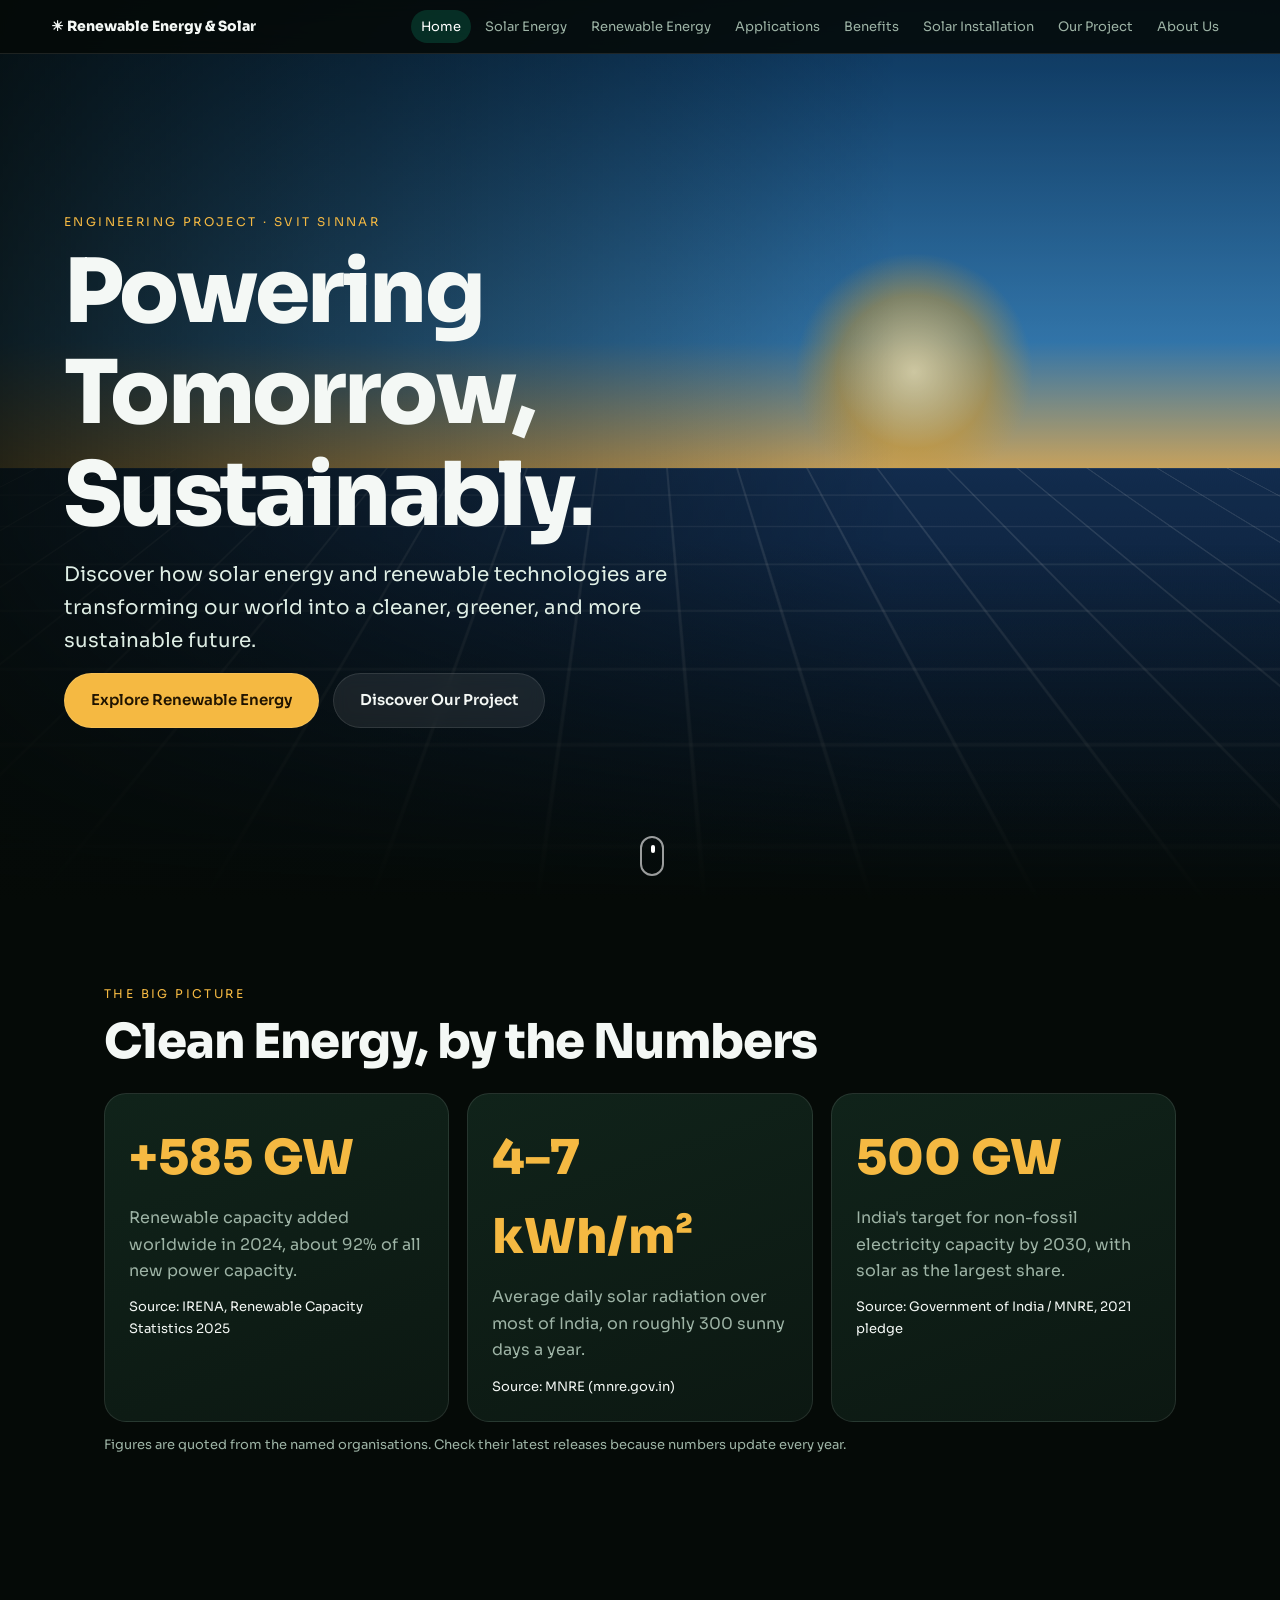
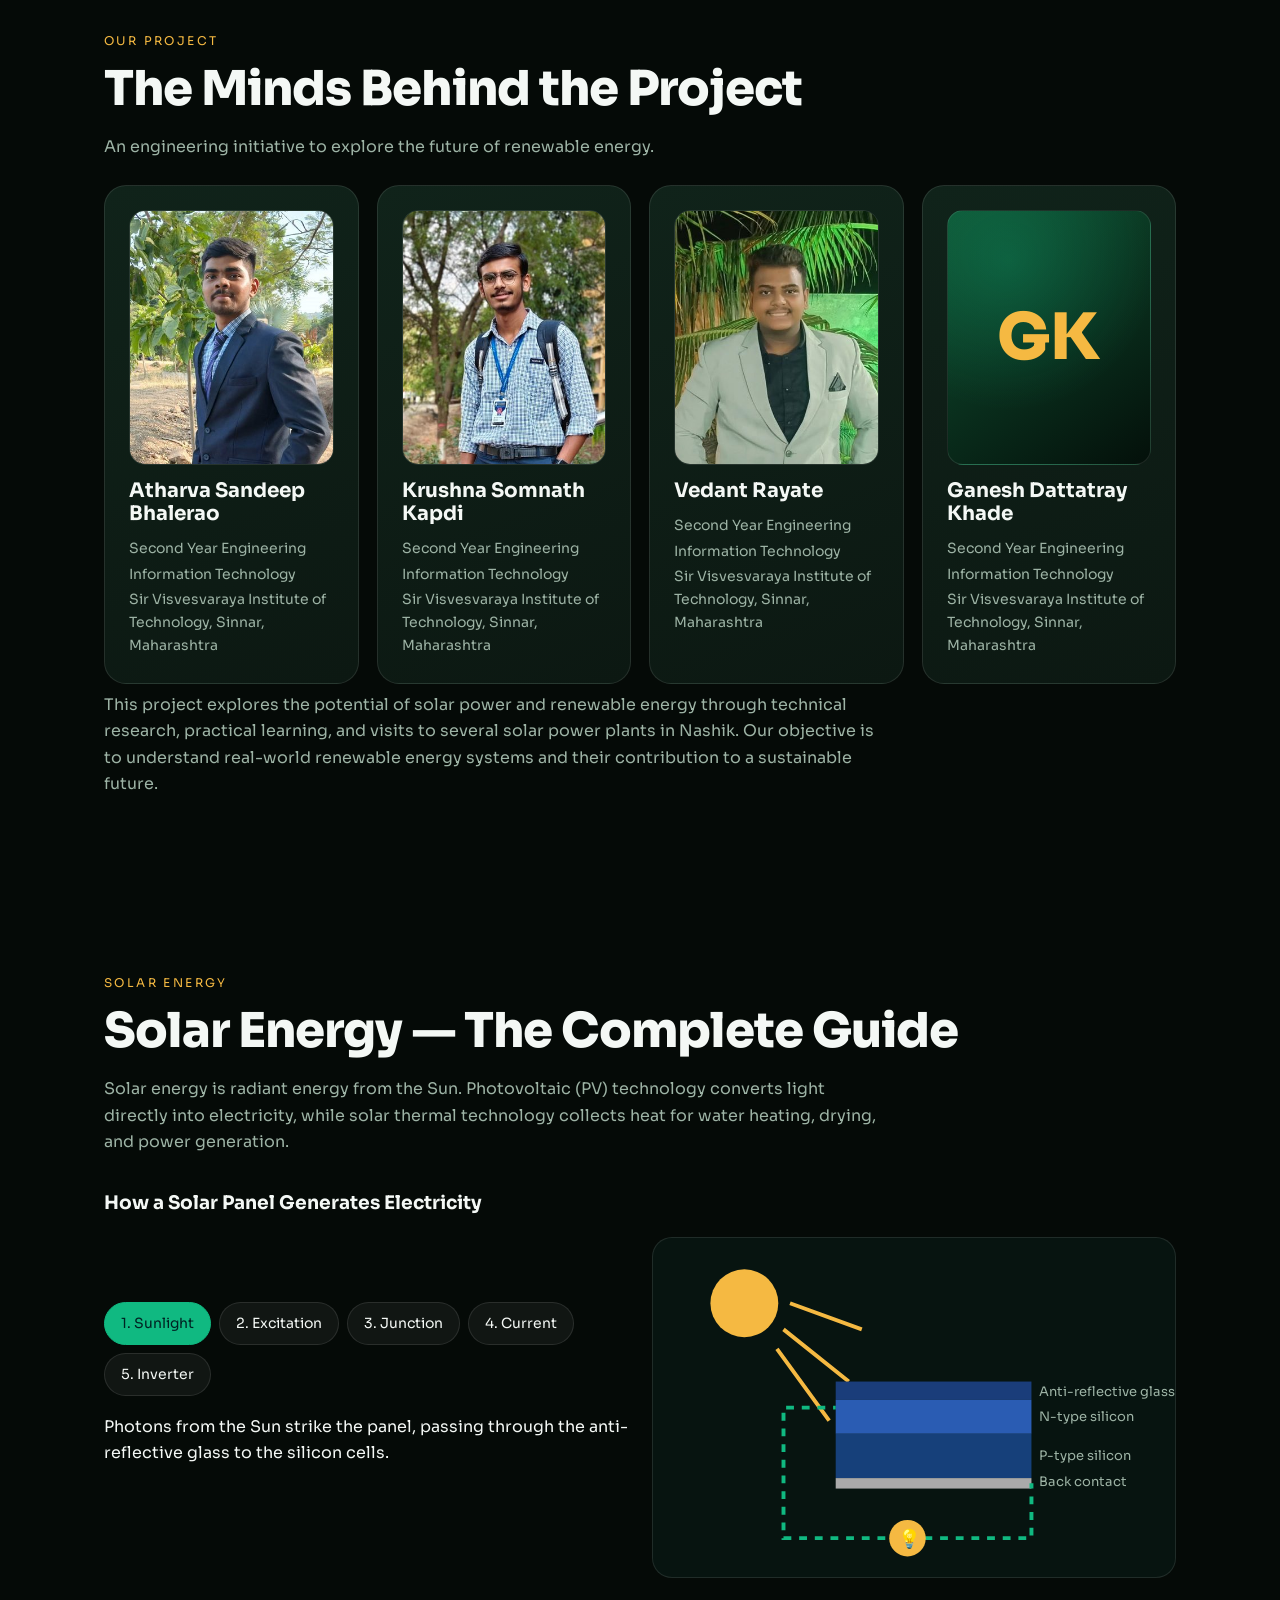
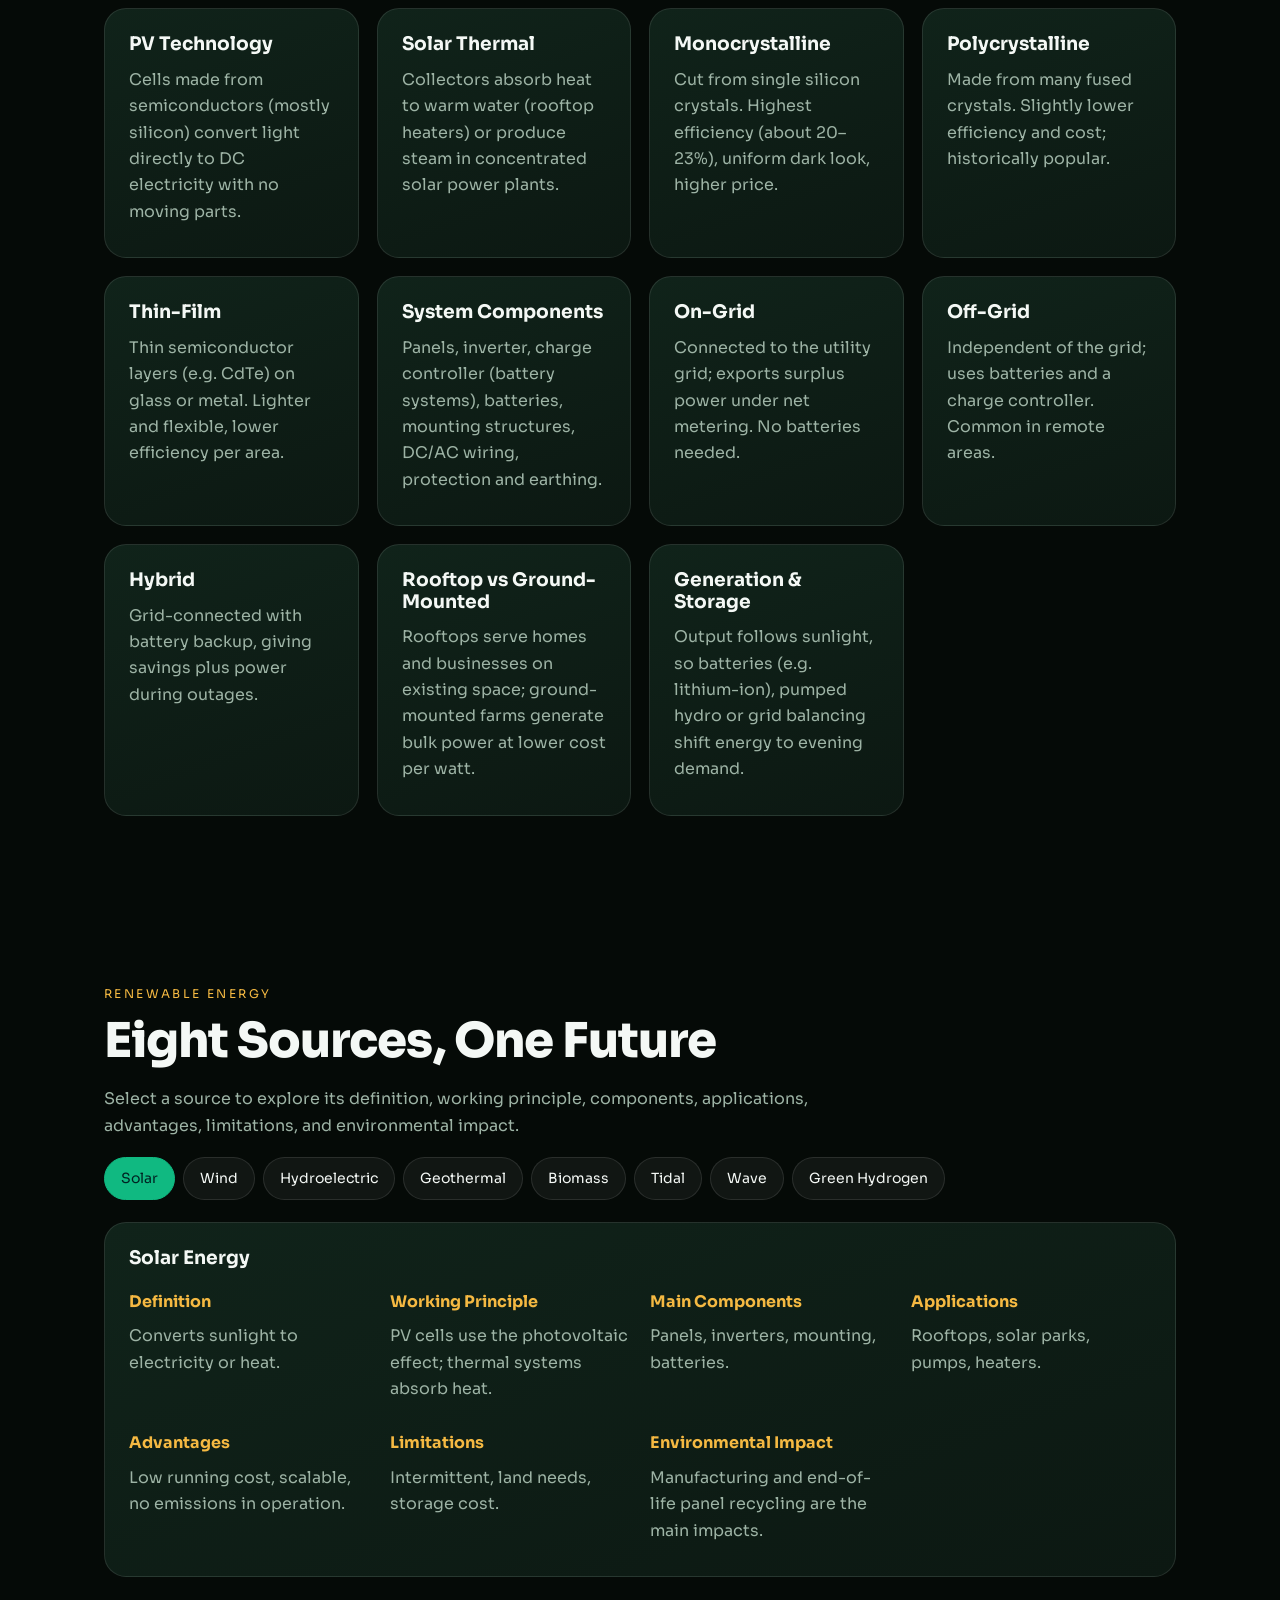
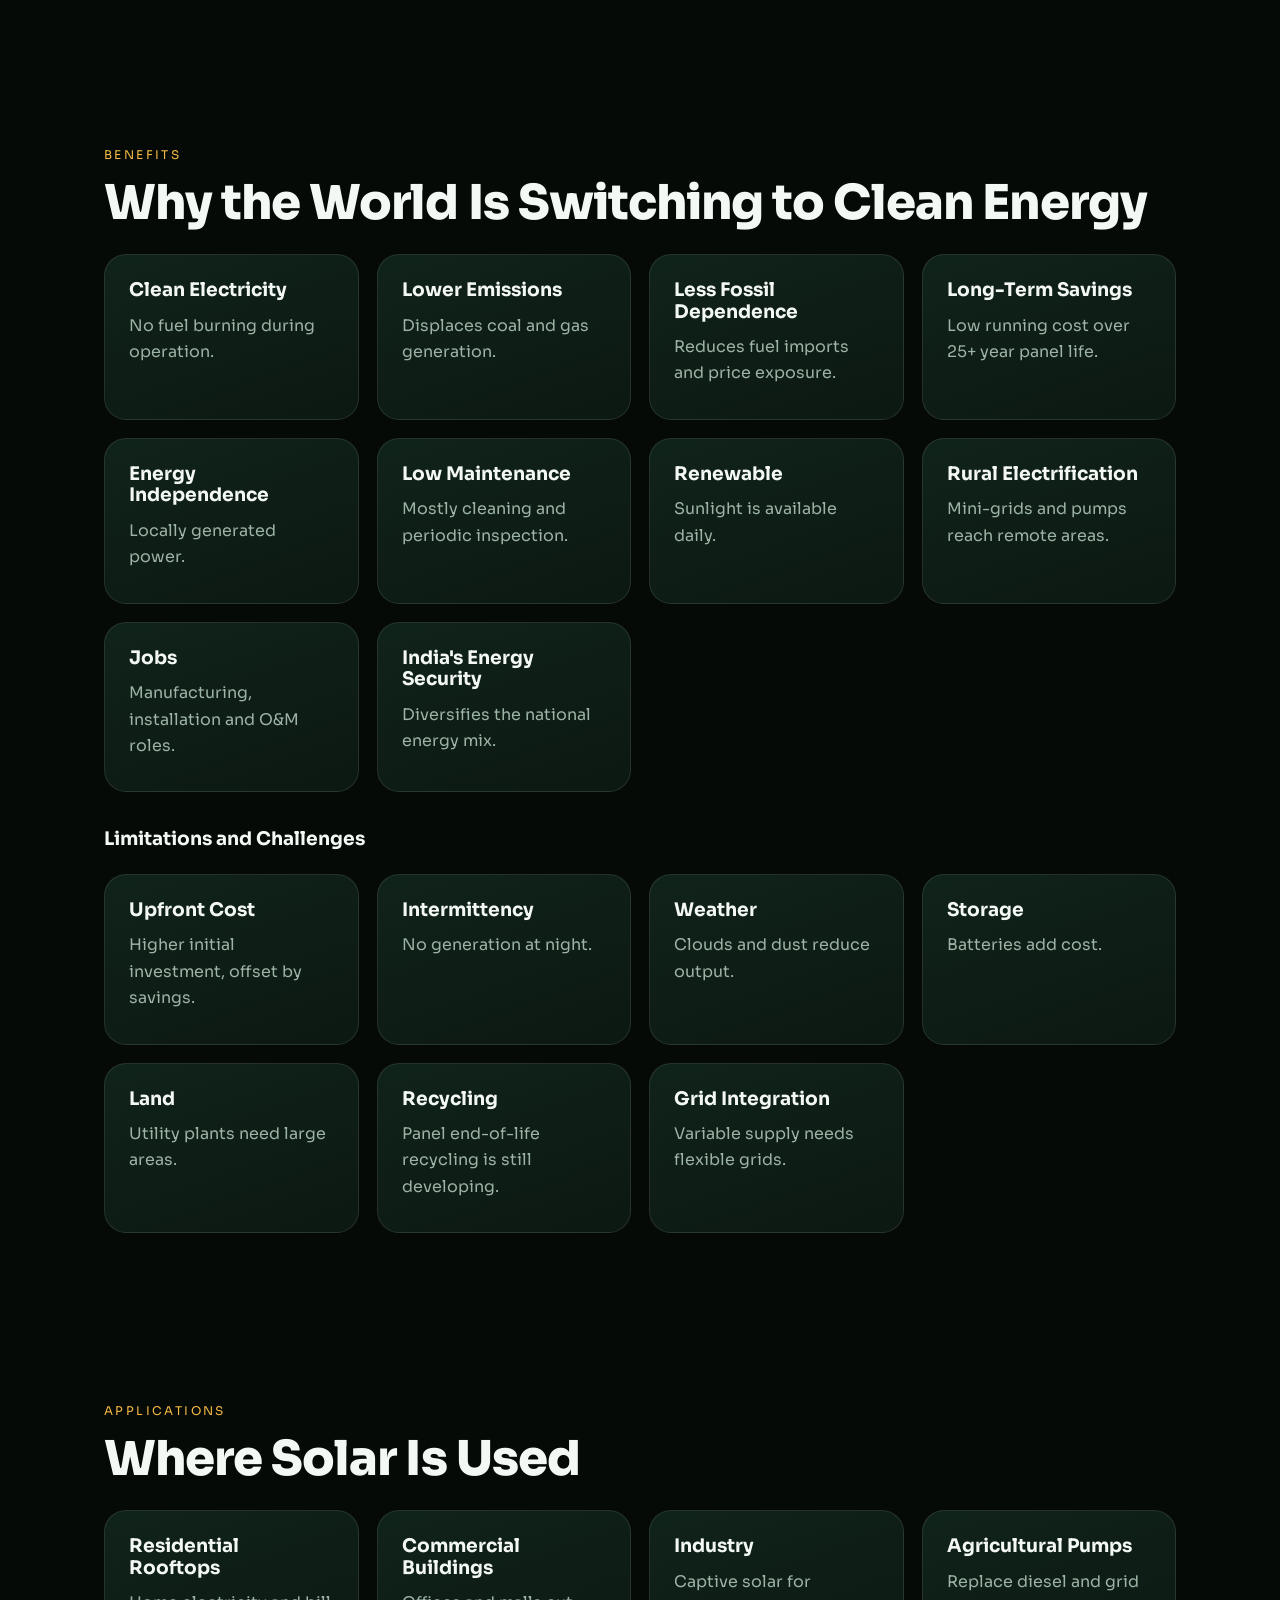
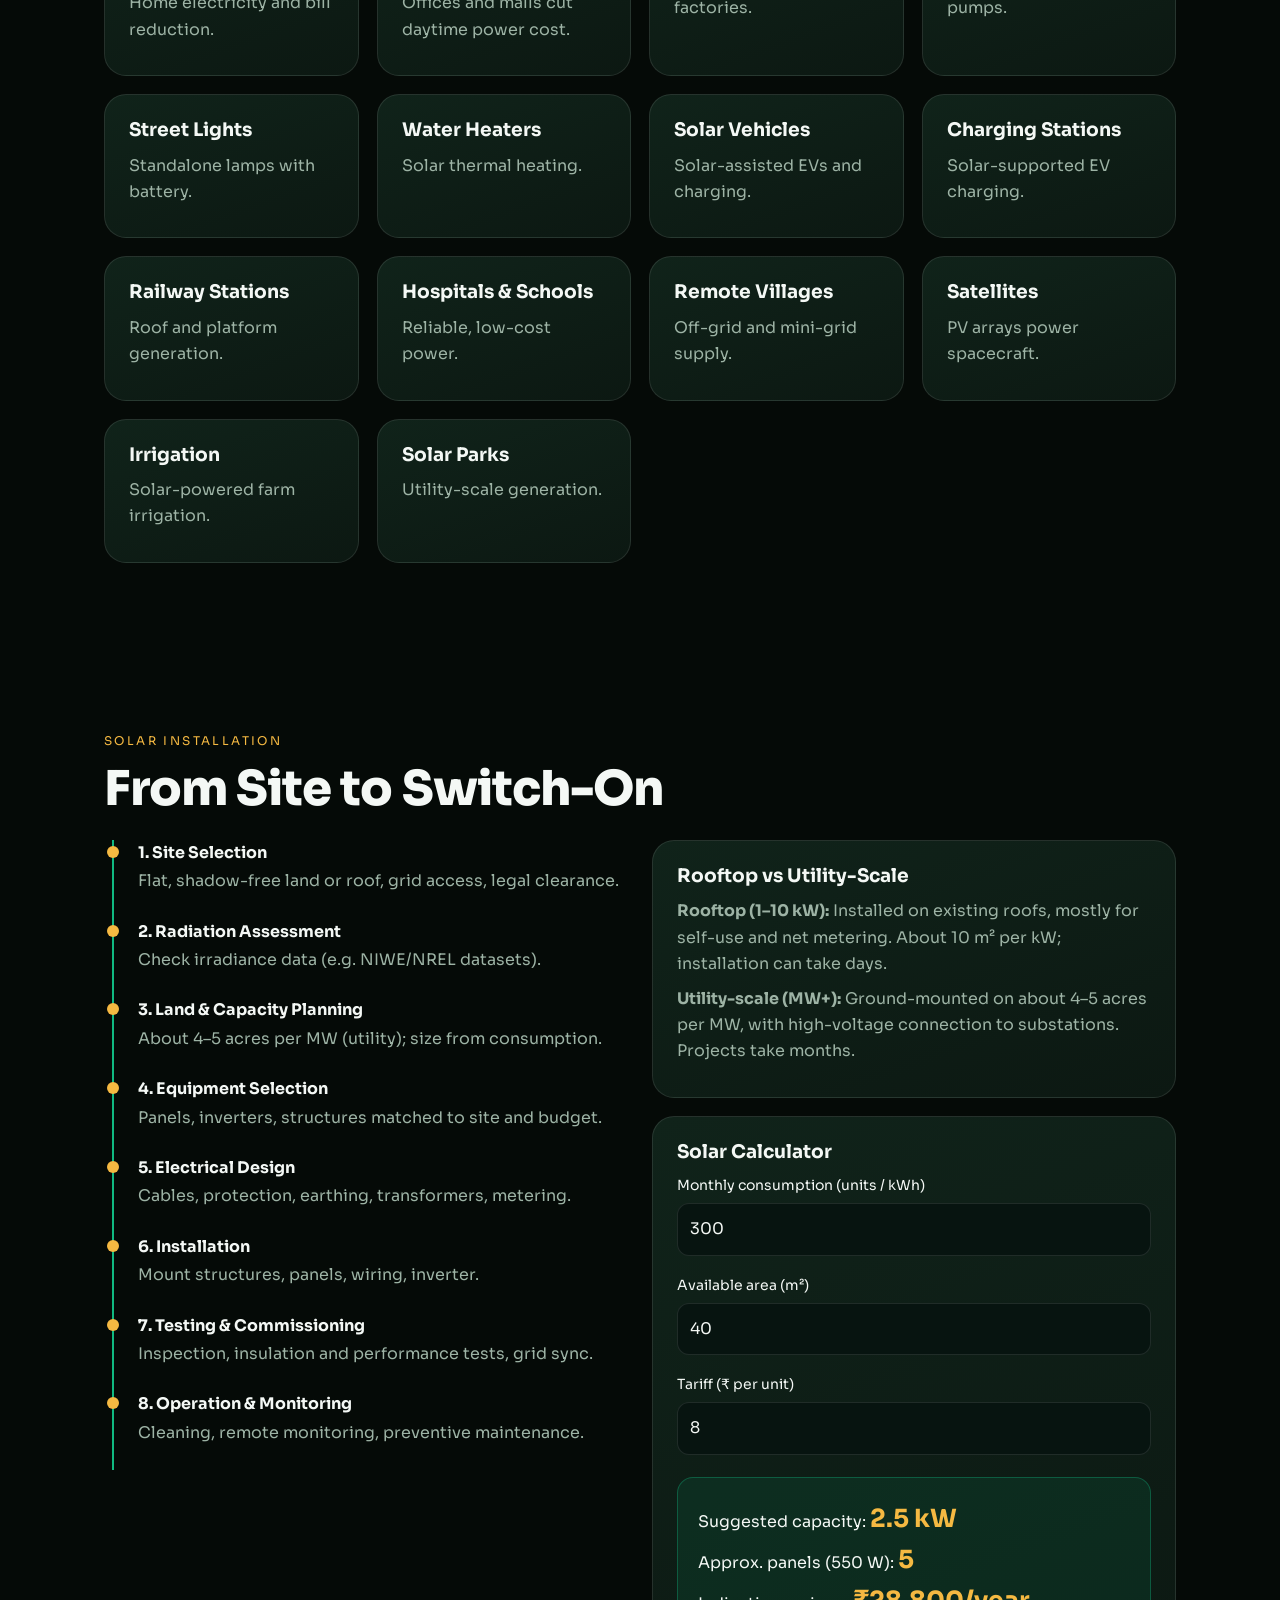
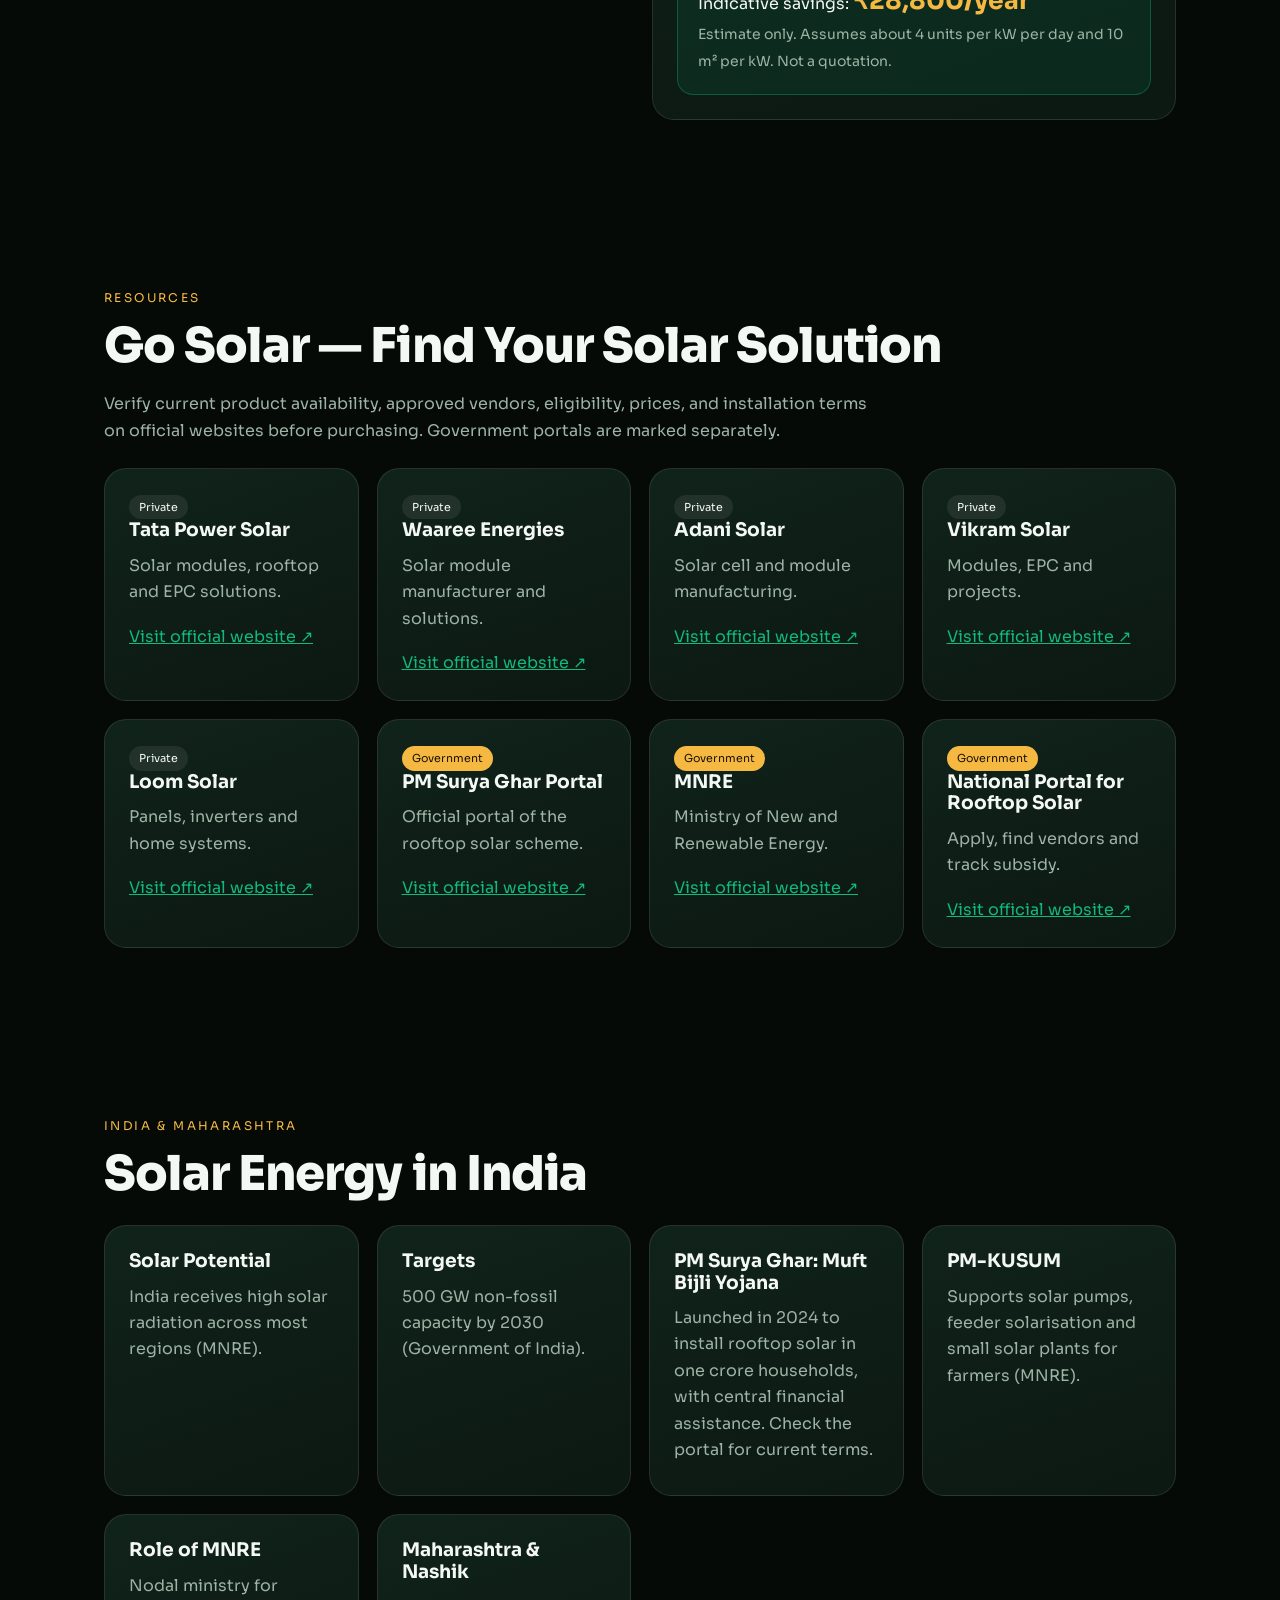
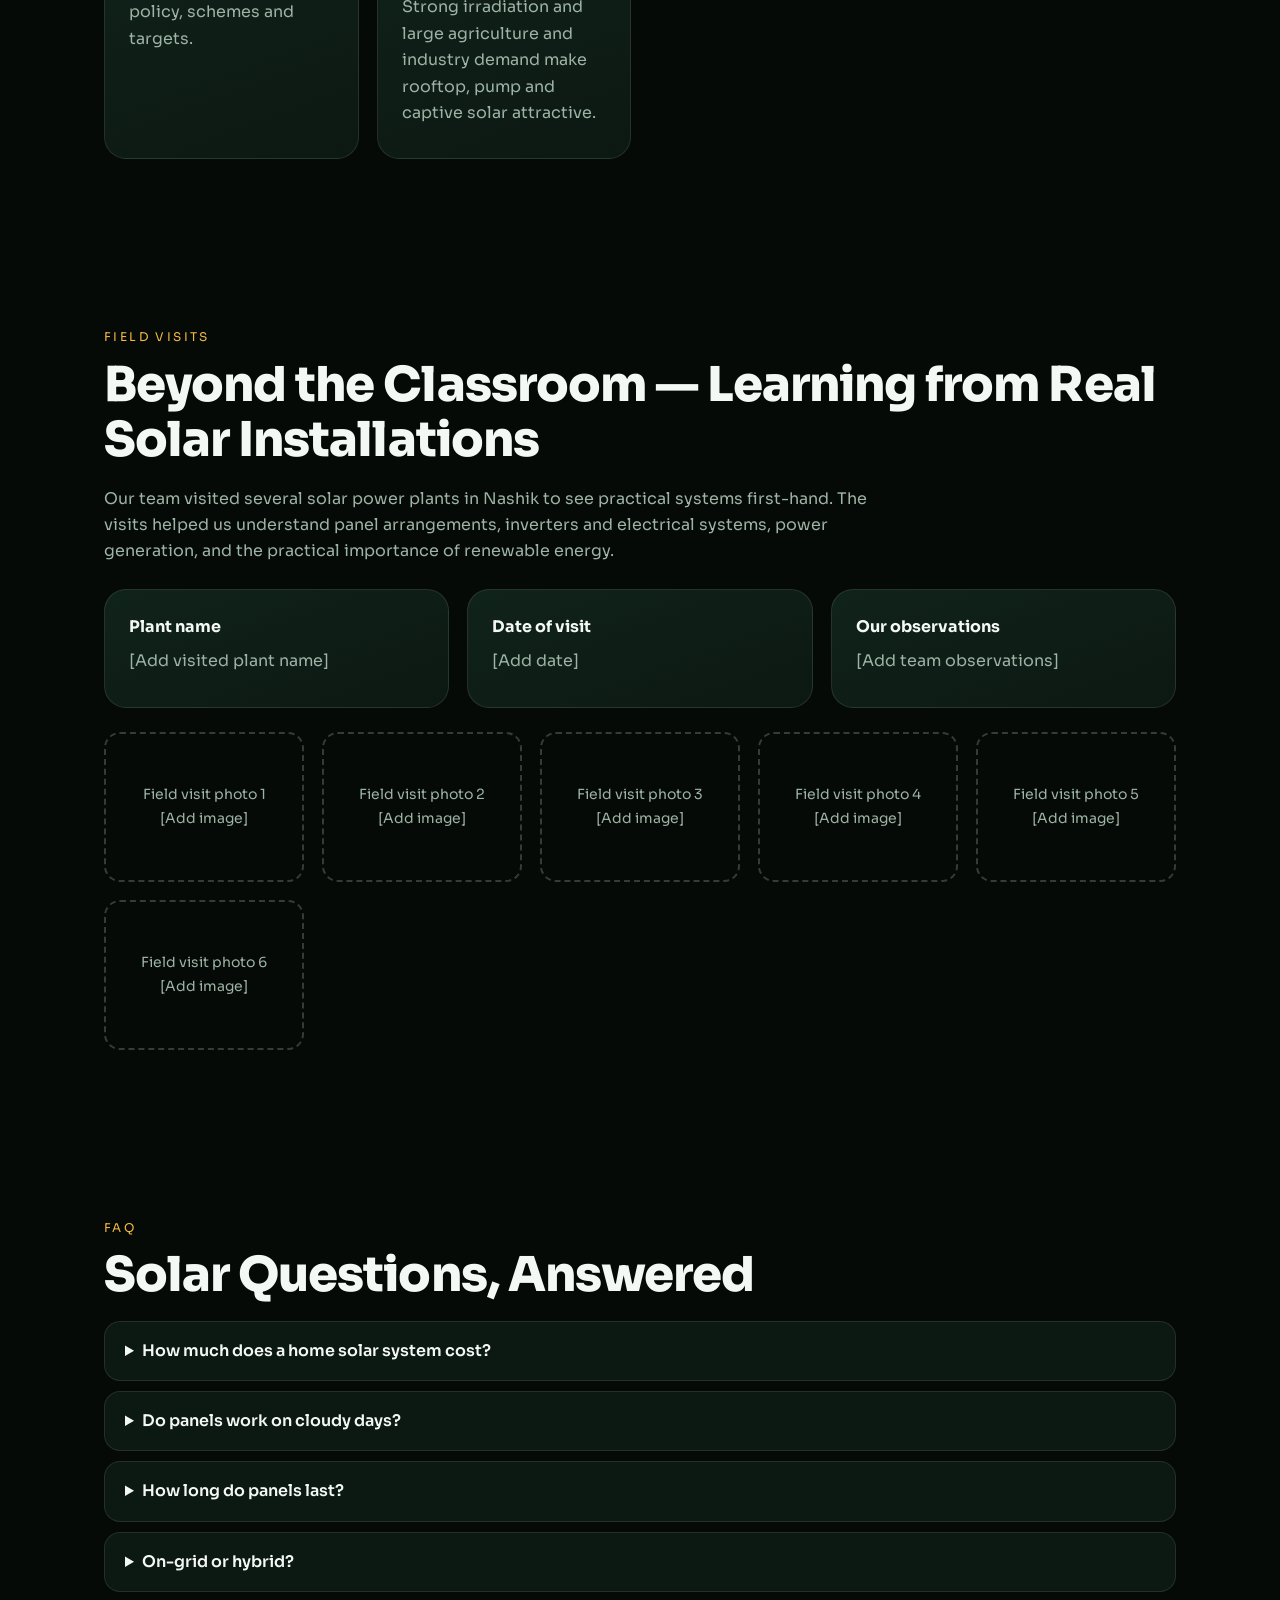
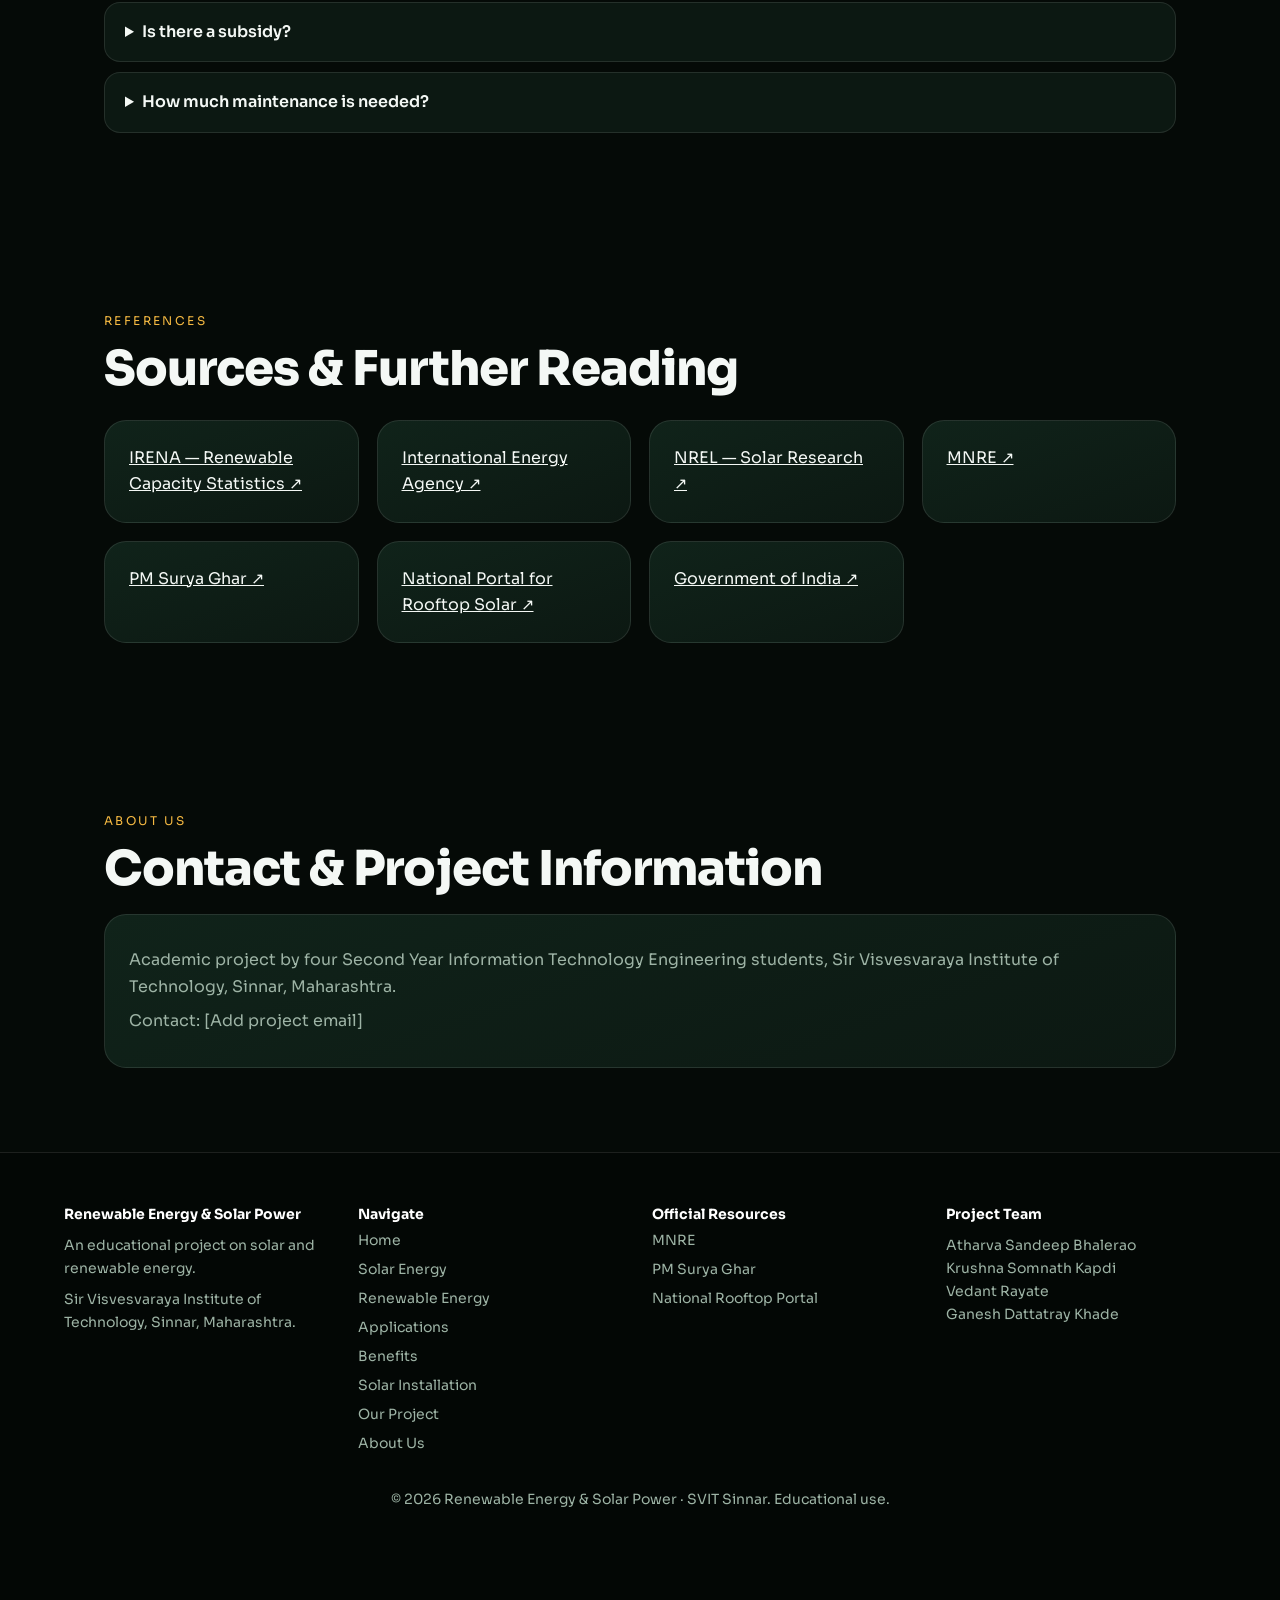
==== index.html @ 9f4da95e "Add Renewable Energy Website" ====
<!DOCTYPE html>
<html lang="en">
<head>
    <meta charset="UTF-8">
    <meta name="viewport" content="width=device-width, initial-scale=1.0">
    <meta name="description" content="An educational guide to solar and renewable energy by Information Technology students of Sir Visvesvaraya Institute of Technology, Sinnar.">
    <title>Renewable Energy &amp; Solar Power | SVIT Sinnar</title>

    <link rel="preconnect" href="https://fonts.googleapis.com">
    <link rel="preconnect" href="https://fonts.gstatic.com" crossorigin>
    <link href="https://fonts.googleapis.com/css2?family=Sora:wght@400;600;800&display=swap" rel="stylesheet">
    <link rel="stylesheet" href="style.css">
</head>
<body>
    <!-- Main navigation -->
    <nav class="navbar" aria-label="Main navigation">
        <a class="brand" href="#home">☀ Renewable Energy &amp; Solar</a>
        <div class="nav-links" id="navLinks"></div>
    </nav>

    <!-- Hero section -->
    <header class="hero" id="home">
        <div class="hero-sun" aria-hidden="true"></div>
        <div class="solar-field" aria-hidden="true"></div>

        <div class="hero-content">
            <p class="eyebrow">Engineering Project · SVIT Sinnar</p>
            <h1>Powering Tomorrow, Sustainably.</h1>
            <p class="hero-description">
                Discover how solar energy and renewable technologies are transforming our world into a cleaner,
                greener, and more sustainable future.
            </p>
            <a class="button button-primary" href="#renewable">Explore Renewable Energy</a>
            <a class="button button-secondary" href="#project">Discover Our Project</a>
        </div>
        <div class="scroll-indicator" aria-hidden="true"></div>
    </header>

    <main>
        <!-- Renewable energy statistics -->
        <section id="stats" class="section">
            <p class="eyebrow">The Big Picture</p>
            <h2>Clean Energy, by the Numbers</h2>
            <div class="card-grid">
                <article class="card statistic-card reveal">
                    <strong>+585 GW</strong>
                    <p>Renewable capacity added worldwide in 2024, about 92% of all new power capacity.</p>
                    <small>Source: IRENA, Renewable Capacity Statistics 2025</small>
                </article>
                <article class="card statistic-card reveal">
                    <strong>4–7 kWh/m²</strong>
                    <p>Average daily solar radiation over most of India, on roughly 300 sunny days a year.</p>
                    <small>Source: MNRE (mnre.gov.in)</small>
                </article>
                <article class="card statistic-card reveal">
                    <strong>500 GW</strong>
                    <p>India's target for non-fossil electricity capacity by 2030, with solar as the largest share.</p>
                    <small>Source: Government of India / MNRE, 2021 pledge</small>
                </article>
            </div>
            <p class="small-note">
                Figures are quoted from the named organisations. Check their latest releases because numbers update every year.
            </p>
        </section>

        <!-- Student project and team -->
        <section id="project" class="section">
            <p class="eyebrow">Our Project</p>
            <h2>The Minds Behind the Project</h2>
            <p class="section-intro">An engineering initiative to explore the future of renewable energy.</p>
            <div class="card-grid team-grid" id="teamCards"></div>
            <p class="section-intro">
                This project explores the potential of solar power and renewable energy through technical research,
                practical learning, and visits to several solar power plants in Nashik. Our objective is to understand
                real-world renewable energy systems and their contribution to a sustainable future.
            </p>
        </section>

        <!-- Solar energy guide -->
        <section id="solar" class="section">
            <p class="eyebrow">Solar Energy</p>
            <h2>Solar Energy — The Complete Guide</h2>
            <p class="section-intro">
                Solar energy is radiant energy from the Sun. Photovoltaic (PV) technology converts light directly into
                electricity, while solar thermal technology collects heat for water heating, drying, and power generation.
            </p>

            <h3 class="section-heading">How a Solar Panel Generates Electricity</h3>
            <div class="two-column">
                <div>
                    <div class="step-buttons" id="solarStepButtons"></div>
                    <p id="solarStepText" class="step-description" aria-live="polite"></p>
                </div>

                <svg class="solar-diagram" viewBox="0 0 400 260" role="img" aria-label="Diagram showing layers of a solar cell and an electric circuit">
                    <circle cx="70" cy="50" r="26" fill="#f5b942"></circle>
                    <g stroke="#f5b942" stroke-width="3">
                        <path d="M100 70l50 40M105 50l55 20M95 85l40 55"></path>
                    </g>
                    <rect x="140" y="110" width="150" height="14" fill="#1a3d7a"></rect>
                    <rect x="140" y="124" width="150" height="26" fill="#2a5cb3"></rect>
                    <rect x="140" y="150" width="150" height="34" fill="#16407a"></rect>
                    <rect x="140" y="184" width="150" height="8" fill="#aaa"></rect>
                    <g fill="#9db3a5" font-size="10">
                        <text x="296" y="121">Anti-reflective glass</text>
                        <text x="296" y="140">N-type silicon</text>
                        <text x="296" y="170">P-type silicon</text>
                        <text x="296" y="190">Back contact</text>
                    </g>
                    <path d="M140 130H100V230H290V188" fill="none" stroke="#10b981" stroke-width="3" stroke-dasharray="6 6">
                        <animate attributeName="stroke-dashoffset" from="24" to="0" dur="1s" repeatCount="indefinite"></animate>
                    </path>
                    <circle cx="195" cy="230" r="14" fill="#f5b942"></circle>
                    <text x="188" y="235" font-size="14">💡</text>
                </svg>
            </div>
            <div class="card-grid topic-grid" id="solarTopics"></div>
        </section>

        <!-- Renewable energy types -->
        <section id="renewable" class="section">
            <p class="eyebrow">Renewable Energy</p>
            <h2>Eight Sources, One Future</h2>
            <p class="section-intro">
                Select a source to explore its definition, working principle, components, applications, advantages,
                limitations, and environmental impact.
            </p>
            <div class="step-buttons" id="energyTabs"></div>
            <div class="card energy-detail" id="energyDetails" aria-live="polite"></div>
        </section>

        <!-- Benefits and challenges -->
        <section id="benefits" class="section">
            <p class="eyebrow">Benefits</p>
            <h2>Why the World Is Switching to Clean Energy</h2>
            <div class="card-grid" id="benefitCards"></div>

            <h3 class="section-heading">Limitations and Challenges</h3>
            <div class="card-grid" id="challengeCards"></div>
        </section>

        <!-- Solar energy applications -->
        <section id="applications" class="section">
            <p class="eyebrow">Applications</p>
            <h2>Where Solar Is Used</h2>
            <div class="card-grid" id="applicationCards"></div>
        </section>

        <!-- Installation process and calculator -->
        <section id="install" class="section">
            <p class="eyebrow">Solar Installation</p>
            <h2>From Site to Switch-On</h2>
            <div class="two-column align-start">
                <div class="timeline" id="installationSteps"></div>

                <div class="stacked-cards">
                    <article class="card">
                        <h3>Rooftop vs Utility-Scale</h3>
                        <p><strong>Rooftop (1–10 kW):</strong> Installed on existing roofs, mostly for self-use and net metering. About 10 m² per kW; installation can take days.</p>
                        <p><strong>Utility-scale (MW+):</strong> Ground-mounted on about 4–5 acres per MW, with high-voltage connection to substations. Projects take months.</p>
                    </article>

                    <article class="card calculator-card">
                        <h3>Solar Calculator</h3>
                        <label for="monthlyUnits">Monthly consumption (units / kWh)</label>
                        <input id="monthlyUnits" type="number" min="0" value="300">

                        <label for="availableArea">Available area (m²)</label>
                        <input id="availableArea" type="number" min="0" value="40">

                        <label for="electricityTariff">Tariff (₹ per unit)</label>
                        <input id="electricityTariff" type="number" min="0" step="0.1" value="8">

                        <div class="result-box" id="calculatorResult" aria-live="polite"></div>
                    </article>
                </div>
            </div>
        </section>

        <!-- Official resources -->
        <section id="go" class="section">
            <p class="eyebrow">Resources</p>
            <h2>Go Solar — Find Your Solar Solution</h2>
            <p class="section-intro">
                Verify current product availability, approved vendors, eligibility, prices, and installation terms on
                official websites before purchasing. Government portals are marked separately.
            </p>
            <div class="card-grid resource-grid" id="resourceCards"></div>
        </section>

        <!-- India and Maharashtra -->
        <section id="india" class="section">
            <p class="eyebrow">India &amp; Maharashtra</p>
            <h2>Solar Energy in India</h2>
            <div class="card-grid" id="indiaCards"></div>
        </section>

        <!-- Field visits -->
        <section id="visits" class="section">
            <p class="eyebrow">Field Visits</p>
            <h2>Beyond the Classroom — Learning from Real Solar Installations</h2>
            <p class="section-intro">
                Our team visited several solar power plants in Nashik to see practical systems first-hand. The visits
                helped us understand panel arrangements, inverters and electrical systems, power generation, and the
                practical importance of renewable energy.
            </p>
            <div class="card-grid visit-details">
                <article class="card"><strong>Plant name</strong><p>[Add visited plant name]</p></article>
                <article class="card"><strong>Date of visit</strong><p>[Add date]</p></article>
                <article class="card"><strong>Our observations</strong><p>[Add team observations]</p></article>
            </div>
            <div class="card-grid photo-grid" id="visitGallery"></div>
        </section>

        <!-- Frequently asked questions -->
        <section id="faq" class="section">
            <p class="eyebrow">FAQ</p>
            <h2>Solar Questions, Answered</h2>
            <div id="faqList"></div>
        </section>

        <!-- References -->
        <section id="refs" class="section">
            <p class="eyebrow">References</p>
            <h2>Sources &amp; Further Reading</h2>
            <div class="card-grid" id="referenceCards"></div>
        </section>

        <!-- About and contact -->
        <section id="about" class="section">
            <p class="eyebrow">About Us</p>
            <h2>Contact &amp; Project Information</h2>
            <div class="card">
                <p>Academic project by four Second Year Information Technology Engineering students, Sir Visvesvaraya Institute of Technology, Sinnar, Maharashtra.</p>
                <p>Contact: <span>[Add project email]</span></p>
            </div>
        </section>
    </main>

    <!-- Footer -->
    <footer class="footer">
        <div class="footer-grid">
            <div>
                <strong>Renewable Energy &amp; Solar Power</strong>
                <p>An educational project on solar and renewable energy.</p>
                <p>Sir Visvesvaraya Institute of Technology, Sinnar, Maharashtra.</p>
            </div>
            <div id="footerNavigation"></div>
            <div>
                <strong>Official Resources</strong>
                <a href="https://mnre.gov.in/" target="_blank" rel="noopener noreferrer">MNRE</a>
                <a href="https://pmsuryaghar.gov.in/" target="_blank" rel="noopener noreferrer">PM Surya Ghar</a>
                <a href="https://solarrooftop.pmsuryaghar.gov.in/" target="_blank" rel="noopener noreferrer">National Rooftop Portal</a>
            </div>
            <div>
                <strong>Project Team</strong>
                <p>Atharva Sandeep Bhalerao<br>Krushna Somnath Kapdi<br>Vedant Rayate<br>Ganesh Dattatray Khade</p>
            </div>
        </div>
        <p class="copyright">© 2026 Renewable Energy &amp; Solar Power · SVIT Sinnar. Educational use.</p>
    </footer>

    <button id="backToTop" class="back-to-top" type="button" aria-label="Back to top">↑</button>
    <script src="script.js"></script>
</body>
</html>
---- style.css ----
/* 1. Basic page settings */
:root {
    --background: #050a07;
    --card: #0c1812;
    --text: #f4f8f5;
    --muted: #9db3a5;
    --green: #10b981;
    --dark-green: #0f5132;
    --gold: #f5b942;
    --border: #ffffff1a;
}

* {
    box-sizing: border-box;
}

html {
    scroll-behavior: smooth;
    scroll-padding-top: 80px;
}

body {
    margin: 0;
    padding-top: env(safe-area-inset-top, 0px);
    background: var(--background);
    color: var(--text);
    font: 16px/1.65 "Sora", Arial, sans-serif;
}

a {
    color: inherit;
}

h1, h2, h3 {
    line-height: 1.15;
    margin: 0 0 12px;
}

p {
    margin: 8px 0;
}

/* 2. Navigation bar */
.navbar {
    position: fixed;
    top: 0;
    left: 0;
    right: 0;
    z-index: 20;
    display: flex;
    align-items: center;
    gap: 10px;
    padding: 10px 4vw;
    background: #050a07dd;
    border-bottom: 1px solid var(--border);
    backdrop-filter: blur(14px);
}

.brand {
    margin-right: auto;
    color: var(--text);
    font-size: 14px;
    font-weight: 800;
    text-decoration: none;
    white-space: nowrap;
}

.nav-links {
    display: flex;
    gap: 4px;
    overflow-x: auto;
}

.nav-links a {
    padding: 6px 10px;
    border-radius: 30px;
    color: var(--muted);
    font-size: 13px;
    text-decoration: none;
    white-space: nowrap;
}

.nav-links a:hover,
.nav-links a.active {
    background: #10b98133;
    color: white;
}

/* 3. Hero section */
.hero {
    position: relative;
    display: flex;
    align-items: center;
    min-height: 100vh;
    max-width: none;
    padding: 120px 5vw 80px;
    overflow: hidden;
    background: linear-gradient(#0b3b6b 0%, #3d8fd1 38%, #f7c873 52%, #0a1a12 52.2%);
}

.hero::after {
    position: absolute;
    inset: 0;
    content: "";
    background: linear-gradient(90deg, #050a07dd, #050a0733 70%), linear-gradient(transparent 60%, var(--background));
}

.hero-content {
    position: relative;
    z-index: 2;
    max-width: 760px;
}

.hero-sun {
    position: absolute;
    top: 28%;
    left: 62%;
    width: 240px;
    height: 240px;
    border-radius: 50%;
    background: radial-gradient(#fff6c8, #f5b94288 45%, transparent 70%);
}

.solar-field {
    position: absolute;
    top: 52%;
    right: -30%;
    bottom: 0;
    left: -30%;
    transform: perspective(500px) rotateX(58deg);
    transform-origin: top;
    background:
        linear-gradient(#ffffff18 2px, transparent 2px) 0 0 / 100% 46px,
        linear-gradient(90deg, #ffffff22 2px, transparent 2px) 0 0 / 70px 100%,
        linear-gradient(#16355f, #0a1f3d);
}

.hero h1 {
    max-width: 760px;
    font-size: clamp(38px, 8vw, 88px);
    font-weight: 800;
    letter-spacing: -0.03em;
}

.hero-description {
    max-width: 700px;
    color: #dfeee5;
    font-size: clamp(16px, 2vw, 20px);
}

.eyebrow {
    margin: 0 0 10px;
    color: var(--gold);
    font-size: 12px;
    letter-spacing: 0.2em;
    text-transform: uppercase;
}

.button {
    display: inline-block;
    margin: 8px 10px 0 0;
    padding: 14px 26px;
    border: 1px solid var(--border);
    border-radius: 30px;
    font-size: 15px;
    font-weight: 600;
    text-decoration: none;
    transition: transform 0.25s;
}

.button:hover {
    transform: translateY(-3px);
}

.button-primary {
    background: var(--gold);
    color: #201400;
}

.button-secondary {
    background: #ffffff14;
    backdrop-filter: blur(8px);
}

.scroll-indicator {
    position: absolute;
    bottom: 24px;
    left: 50%;
    z-index: 3;
    width: 24px;
    height: 40px;
    border: 2px solid #ffffff99;
    border-radius: 14px;
}

.scroll-indicator::after {
    position: absolute;
    top: 7px;
    left: 9px;
    width: 4px;
    height: 8px;
    border-radius: 2px;
    background: white;
    content: "";
    animation: scroll-down 1.6s infinite;
}

@keyframes scroll-down {
    to {
        transform: translateY(14px);
        opacity: 0;
    }
}

/* 4. General sections and cards */
.section {
    max-width: 1200px;
    margin: auto;
    padding: 84px 5vw;
}

.section h2 {
    margin-bottom: 18px;
    font-size: clamp(28px, 5vw, 48px);
    font-weight: 800;
    letter-spacing: -0.02em;
}

.section-heading {
    margin: 36px 0 18px;
}

.section-intro {
    max-width: 780px;
    color: var(--muted);
}

.card-grid {
    display: grid;
    grid-template-columns: repeat(auto-fit, minmax(250px, 1fr));
    gap: 18px;
    margin-top: 24px;
}

.card {
    padding: 24px;
    border: 1px solid var(--border);
    border-radius: 22px;
    background: linear-gradient(160deg, #10231a, var(--card));
    transition: transform 0.3s, border-color 0.3s;
}

.card:hover {
    transform: translateY(-5px);
    border-color: #10b98177;
}

.card p,
.small-note {
    color: var(--muted);
}

.small-note,
.card small {
    display: block;
    margin-top: 12px;
    font-size: 13px;
}

.statistic-card strong {
    display: block;
    color: var(--gold);
    font-size: clamp(30px, 5vw, 48px);
    font-weight: 800;
}

/* 5. Team cards and images */
.team-card h3 {
    font-size: 20px;
}

.team-photo,
.team-avatar {
    display: grid;
    width: 100%;
    aspect-ratio: 4 / 5;
    margin-bottom: 14px;
    border: 1px solid var(--border);
    border-radius: 16px;
    object-fit: cover;
}

.team-avatar {
    place-items: center;
    background: radial-gradient(circle at 30% 20%, #10b98144, transparent 60%), linear-gradient(145deg, var(--dark-green), #04100a);
    color: var(--gold);
    font-size: 64px;
    font-weight: 800;
}

.small-text {
    margin: 2px 0;
    color: var(--muted);
    font-size: 14px;
}

/* 6. Solar steps and diagrams */
.two-column {
    display: grid;
    grid-template-columns: repeat(auto-fit, minmax(280px, 1fr));
    align-items: center;
    gap: 24px;
    margin-top: 24px;
}

.align-start {
    align-items: start;
}

.step-buttons {
    display: flex;
    flex-wrap: wrap;
    gap: 8px;
    margin: 18px 0;
}

.step-button,
.energy-tab {
    padding: 9px 16px;
    border: 1px solid var(--border);
    border-radius: 30px;
    background: #ffffff0d;
    color: var(--text);
    cursor: pointer;
    font: inherit;
    font-size: 14px;
}

.step-button.active,
.energy-tab.active {
    border-color: var(--green);
    background: var(--green);
    color: #022;
}

.step-description {
    min-height: 110px;
}

.solar-diagram {
    width: 100%;
    border: 1px solid var(--border);
    border-radius: 20px;
    background: #071410;
}

.topic-grid {
    margin-top: 30px;
}

/* 7. Renewable energy details */
.energy-detail {
    margin-top: 22px;
}

.energy-detail h3 {
    margin-bottom: 20px;
}

.energy-information {
    display: grid;
    grid-template-columns: repeat(auto-fit, minmax(220px, 1fr));
    gap: 20px;
}

.energy-information strong {
    color: var(--gold);
}

/* 8. Installation timeline and calculator */
.timeline {
    margin-left: 8px;
    border-left: 2px solid var(--green);
}

.timeline-item {
    position: relative;
    padding: 0 0 22px 24px;
}

.timeline-item::before {
    position: absolute;
    top: 6px;
    left: -7px;
    width: 12px;
    height: 12px;
    border-radius: 50%;
    background: var(--gold);
    content: "";
}

.timeline-item p {
    margin: 2px 0;
    color: var(--muted);
}

.stacked-cards {
    display: grid;
    gap: 18px;
}

.calculator-card label {
    display: block;
    margin-top: 12px;
    font-size: 14px;
}

.calculator-card input {
    width: 100%;
    margin: 6px 0;
    padding: 12px;
    border: 1px solid var(--border);
    border-radius: 12px;
    background: #071410;
    color: var(--text);
    font: inherit;
}

.result-box {
    margin-top: 16px;
    padding: 20px;
    border: 1px solid #10b98155;
    border-radius: 16px;
    background: #10b9811a;
}

.result-box strong {
    color: var(--gold);
    font-size: 25px;
}

/* 9. Resource links, visit photos, FAQs */
.tag {
    display: inline-block;
    padding: 3px 10px;
    border-radius: 30px;
    background: #ffffff14;
    font-size: 11px;
}

.tag-government {
    background: var(--gold);
    color: #201400;
}

.resource-link {
    display: inline-block;
    margin-top: 10px;
    color: var(--green);
}

.photo-placeholder {
    display: grid;
    aspect-ratio: 4 / 3;
    place-items: center;
    padding: 10px;
    border: 2px dashed #ffffff33;
    border-radius: 16px;
    color: var(--muted);
    font-size: 14px;
    text-align: center;
}

.visit-details {
    margin-bottom: 24px;
}

.photo-grid {
    grid-template-columns: repeat(auto-fit, minmax(180px, 1fr));
}

details {
    margin: 10px 0;
    padding: 16px 20px;
    border: 1px solid var(--border);
    border-radius: 16px;
    background: var(--card);
}

summary {
    cursor: pointer;
    font-weight: 600;
}

details p {
    color: var(--muted);
}

/* 10. Footer and back-to-top button */
.footer {
    padding: 50px 5vw 90px;
    border-top: 1px solid var(--border);
    background: #030705;
    color: var(--muted);
    font-size: 14px;
}

.footer-grid {
    display: grid;
    grid-template-columns: repeat(auto-fit, minmax(200px, 1fr));
    gap: 24px;
    max-width: 1200px;
    margin: auto;
}

.footer strong {
    color: white;
}

.footer a {
    display: block;
    padding: 3px 0;
    text-decoration: none;
}

.footer a:hover {
    color: white;
}

.copyright {
    margin-top: 30px;
    text-align: center;
}

.back-to-top {
    position: fixed;
    right: 18px;
    bottom: calc(18px + env(safe-area-inset-bottom, 0px));
    z-index: 25;
    width: 46px;
    height: 46px;
    border: 0;
    border-radius: 50%;
    background: var(--gold);
    cursor: pointer;
    font-size: 20px;
    opacity: 0;
    pointer-events: none;
    transition: opacity 0.3s;
}

.back-to-top.visible {
    opacity: 1;
    pointer-events: auto;
}

/* 11. Small screen and accessibility settings */
@media (max-width: 700px) {
    .brand {
        display: none;
    }

    .navbar {
        padding-right: 3vw;
        padding-left: 3vw;
    }

    .hero {
        padding-right: 6vw;
        padding-left: 6vw;
    }

    .section {
        padding: 65px 6vw;
    }
}

@media (prefers-reduced-motion: reduce) {
    *,
    *::before,
    *::after {
        scroll-behavior: auto !important;
        animation: none !important;
        transition: none !important;
    }
}

/* Reveal cards gently when they enter the screen */
.reveal {
    opacity: 0;
    transform: translateY(24px);
    transition: opacity 0.8s, transform 0.8s;
}

.reveal.visible {
    opacity: 1;
    transform: none;
}
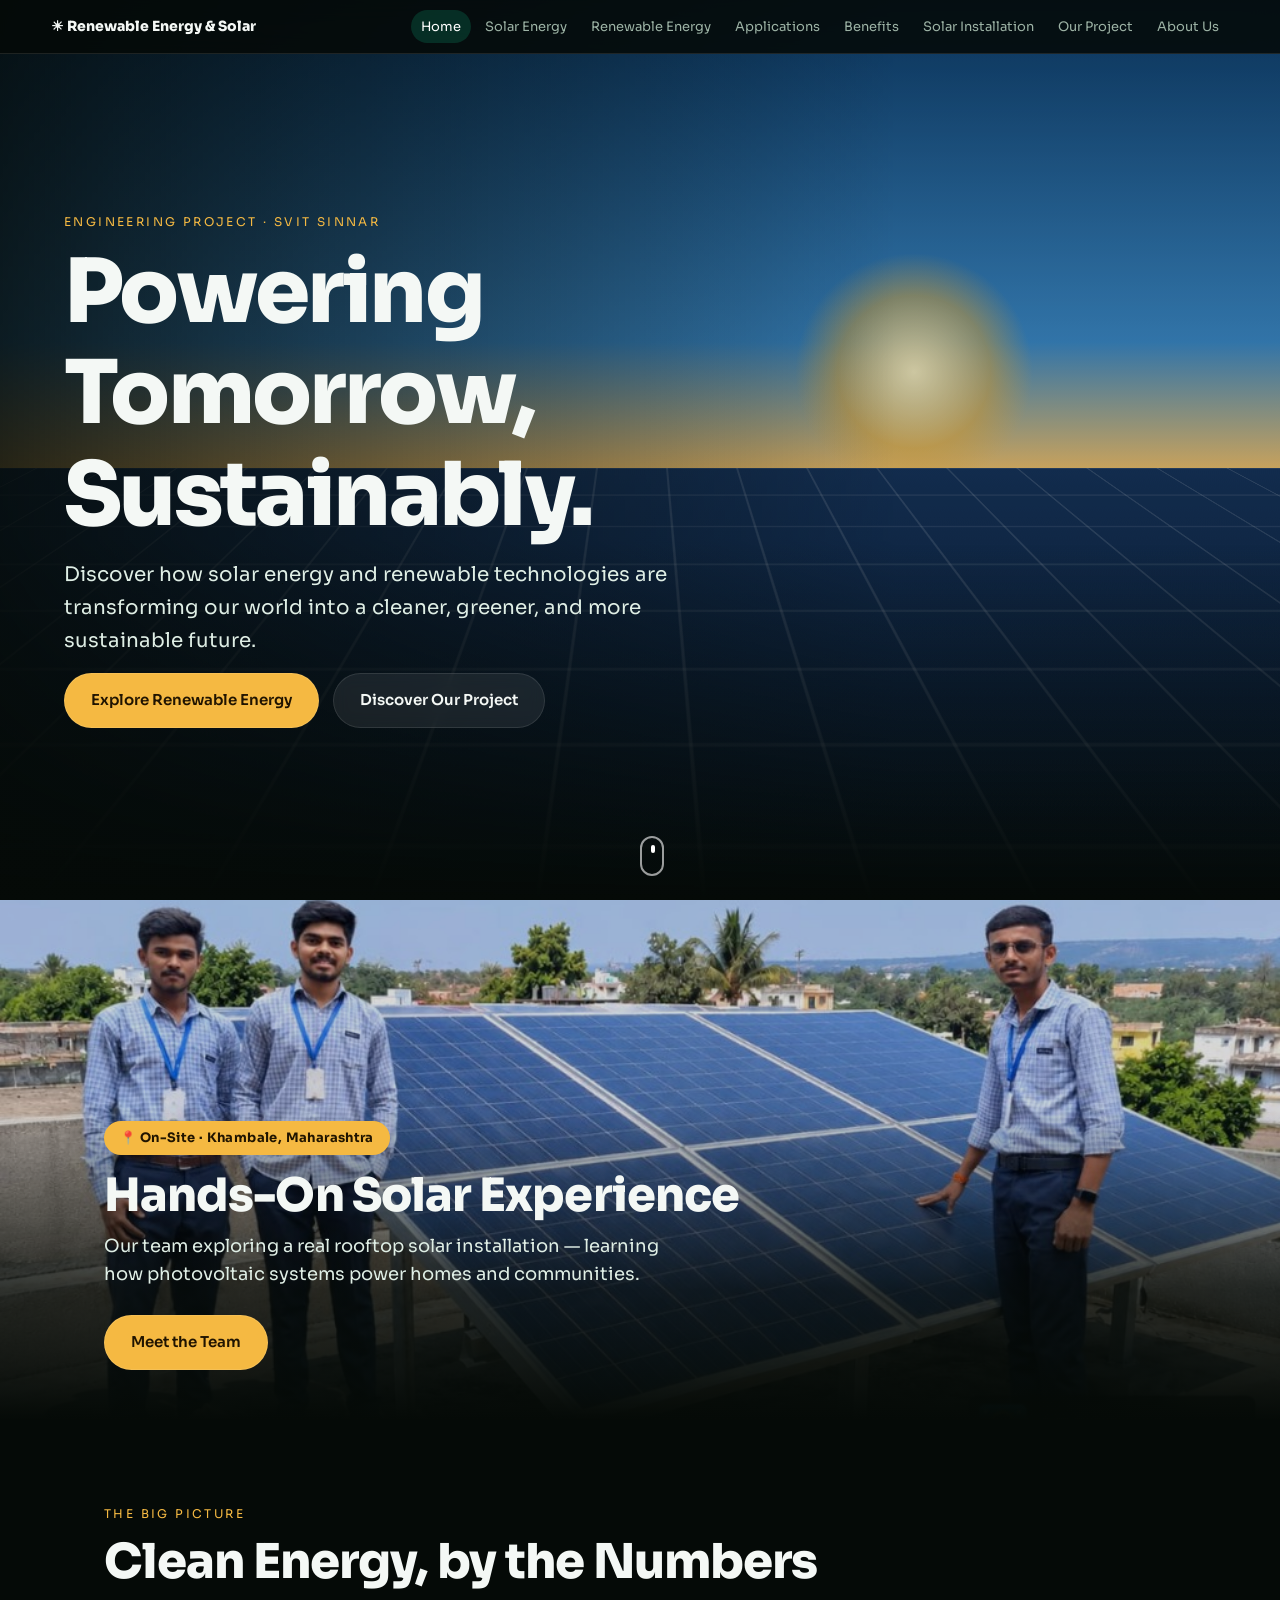
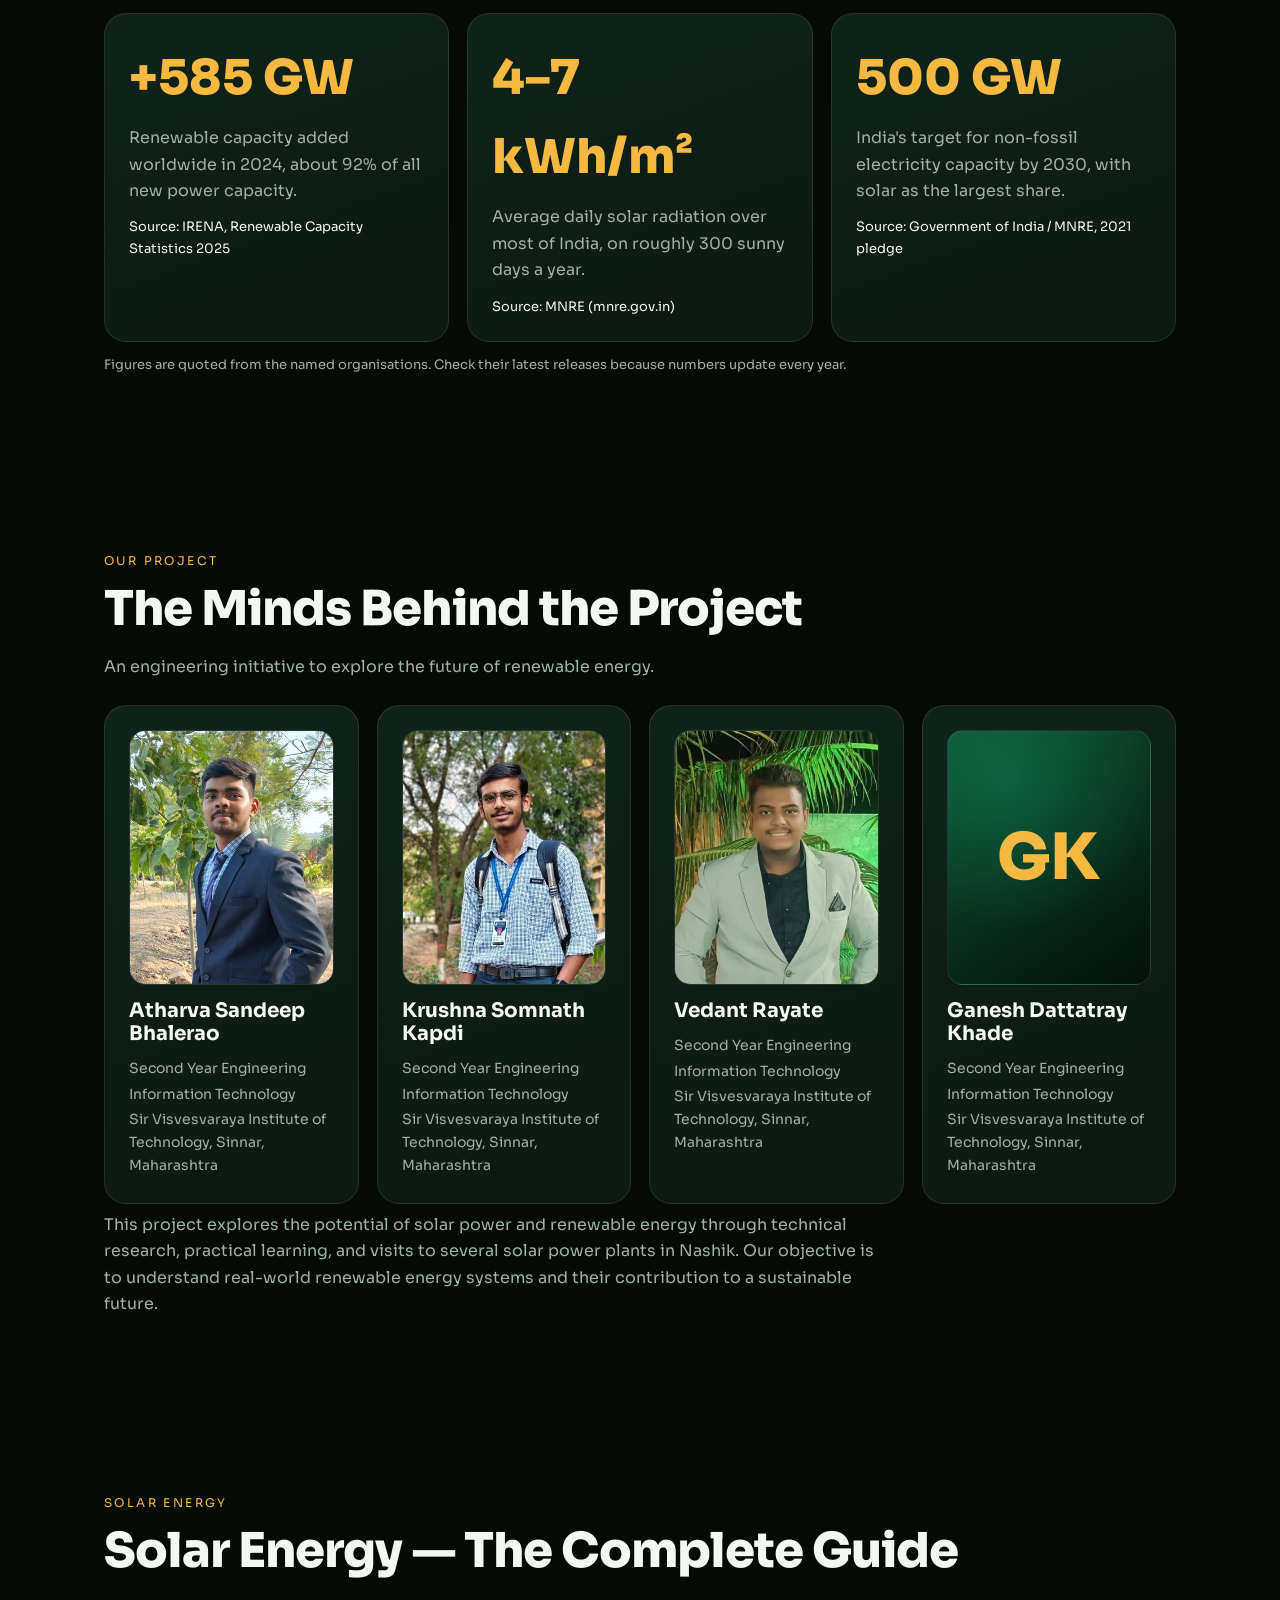
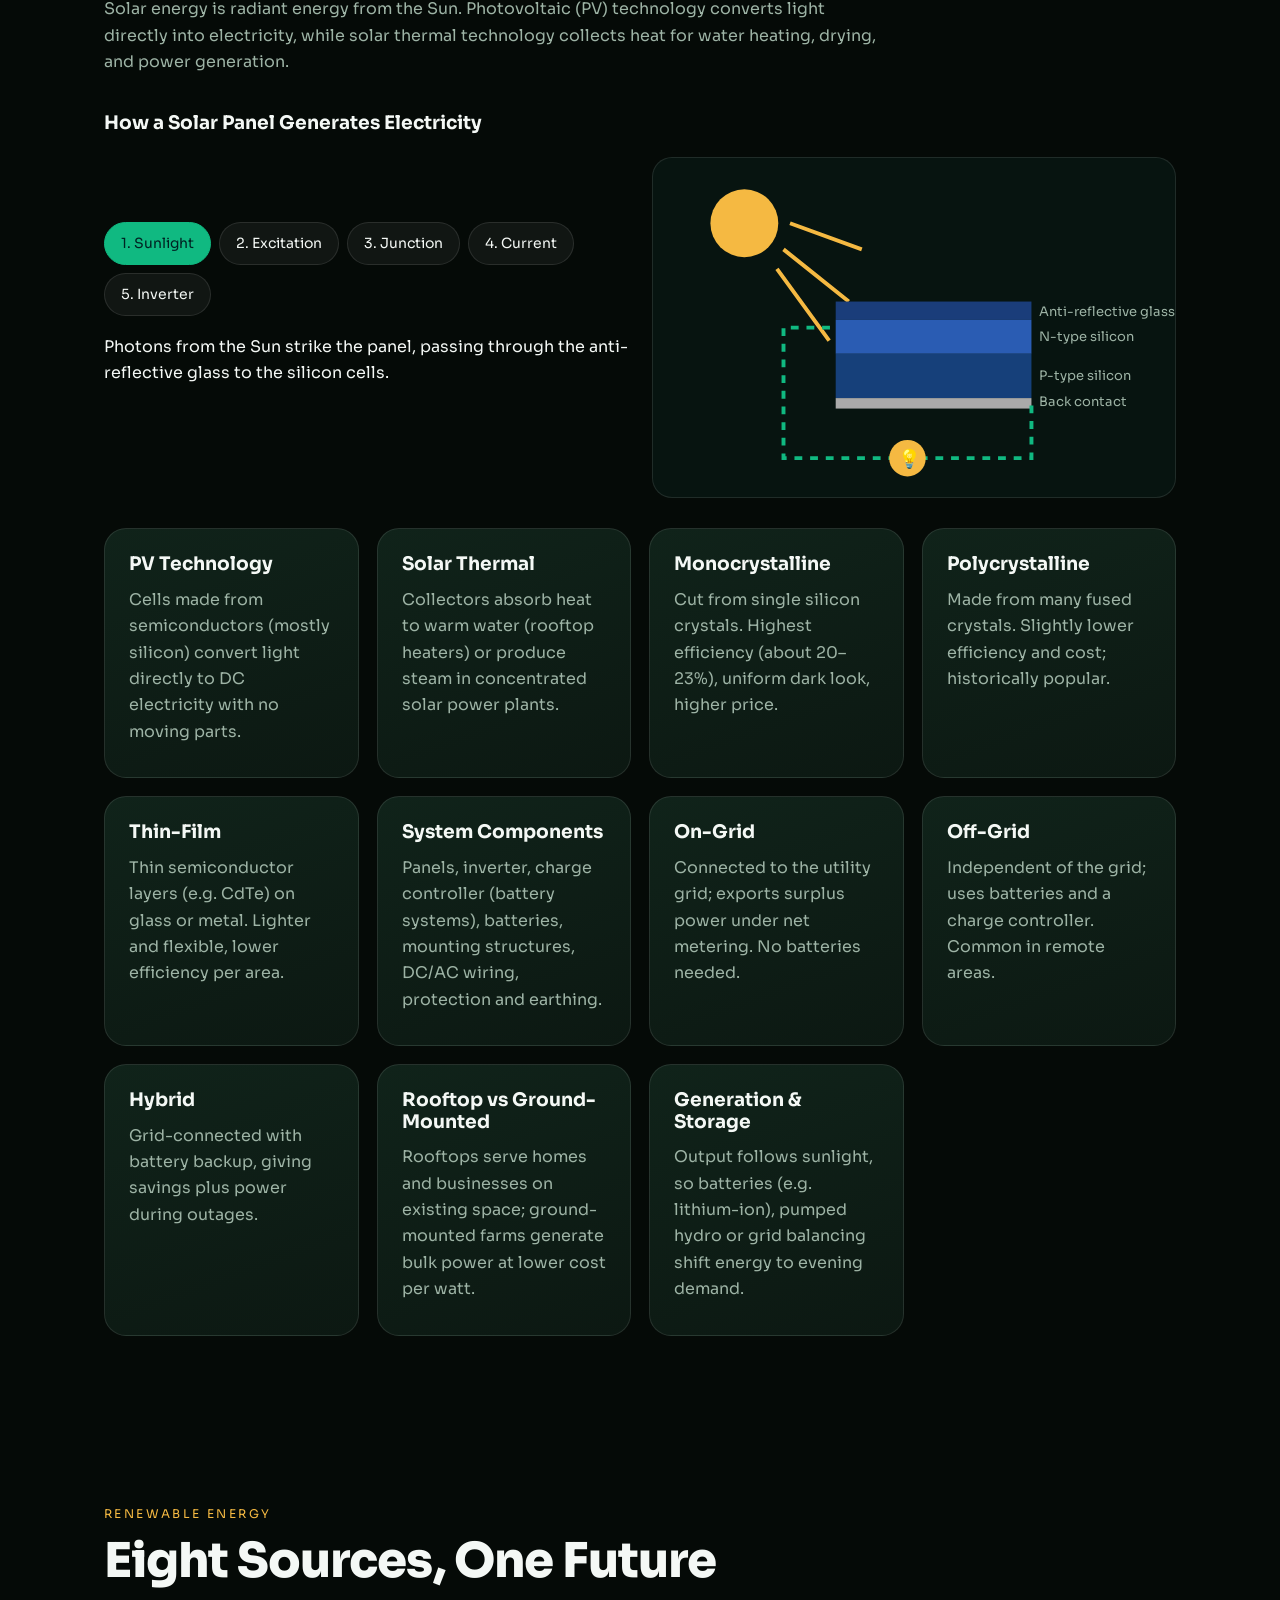
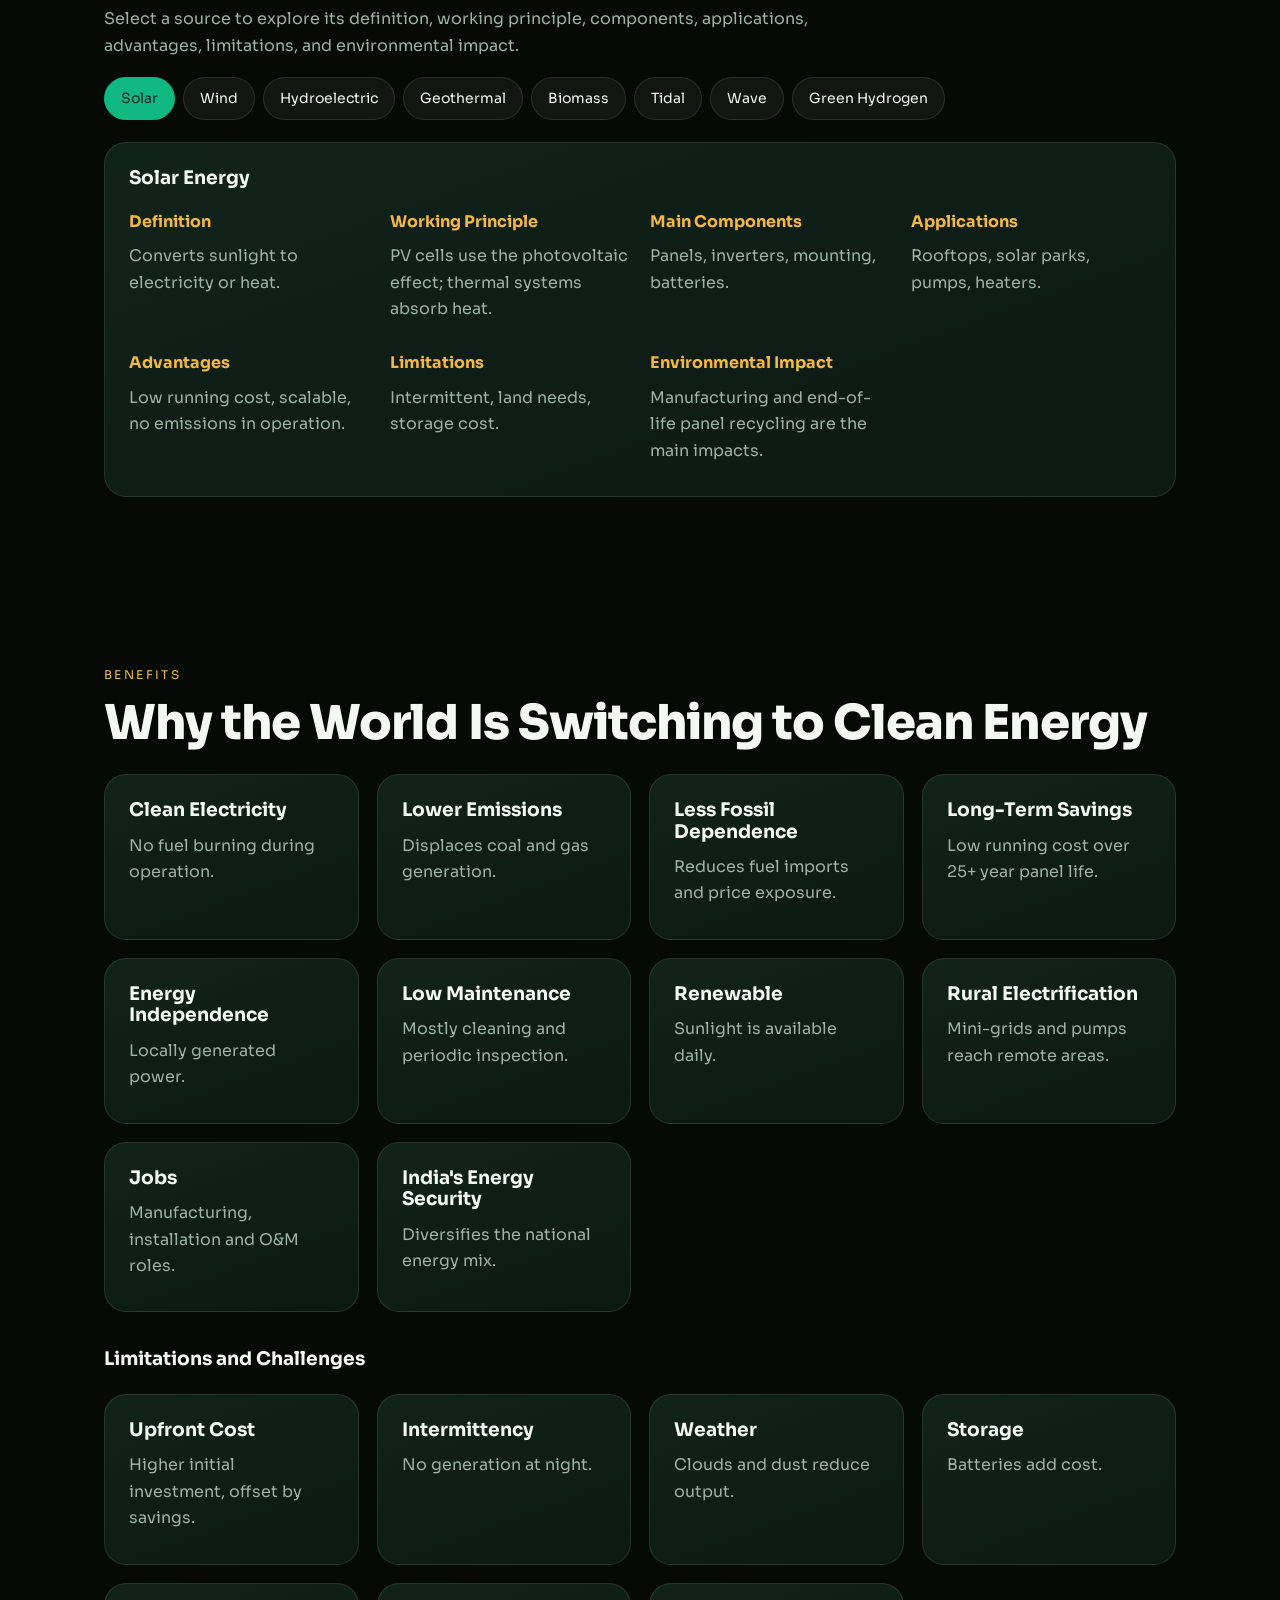
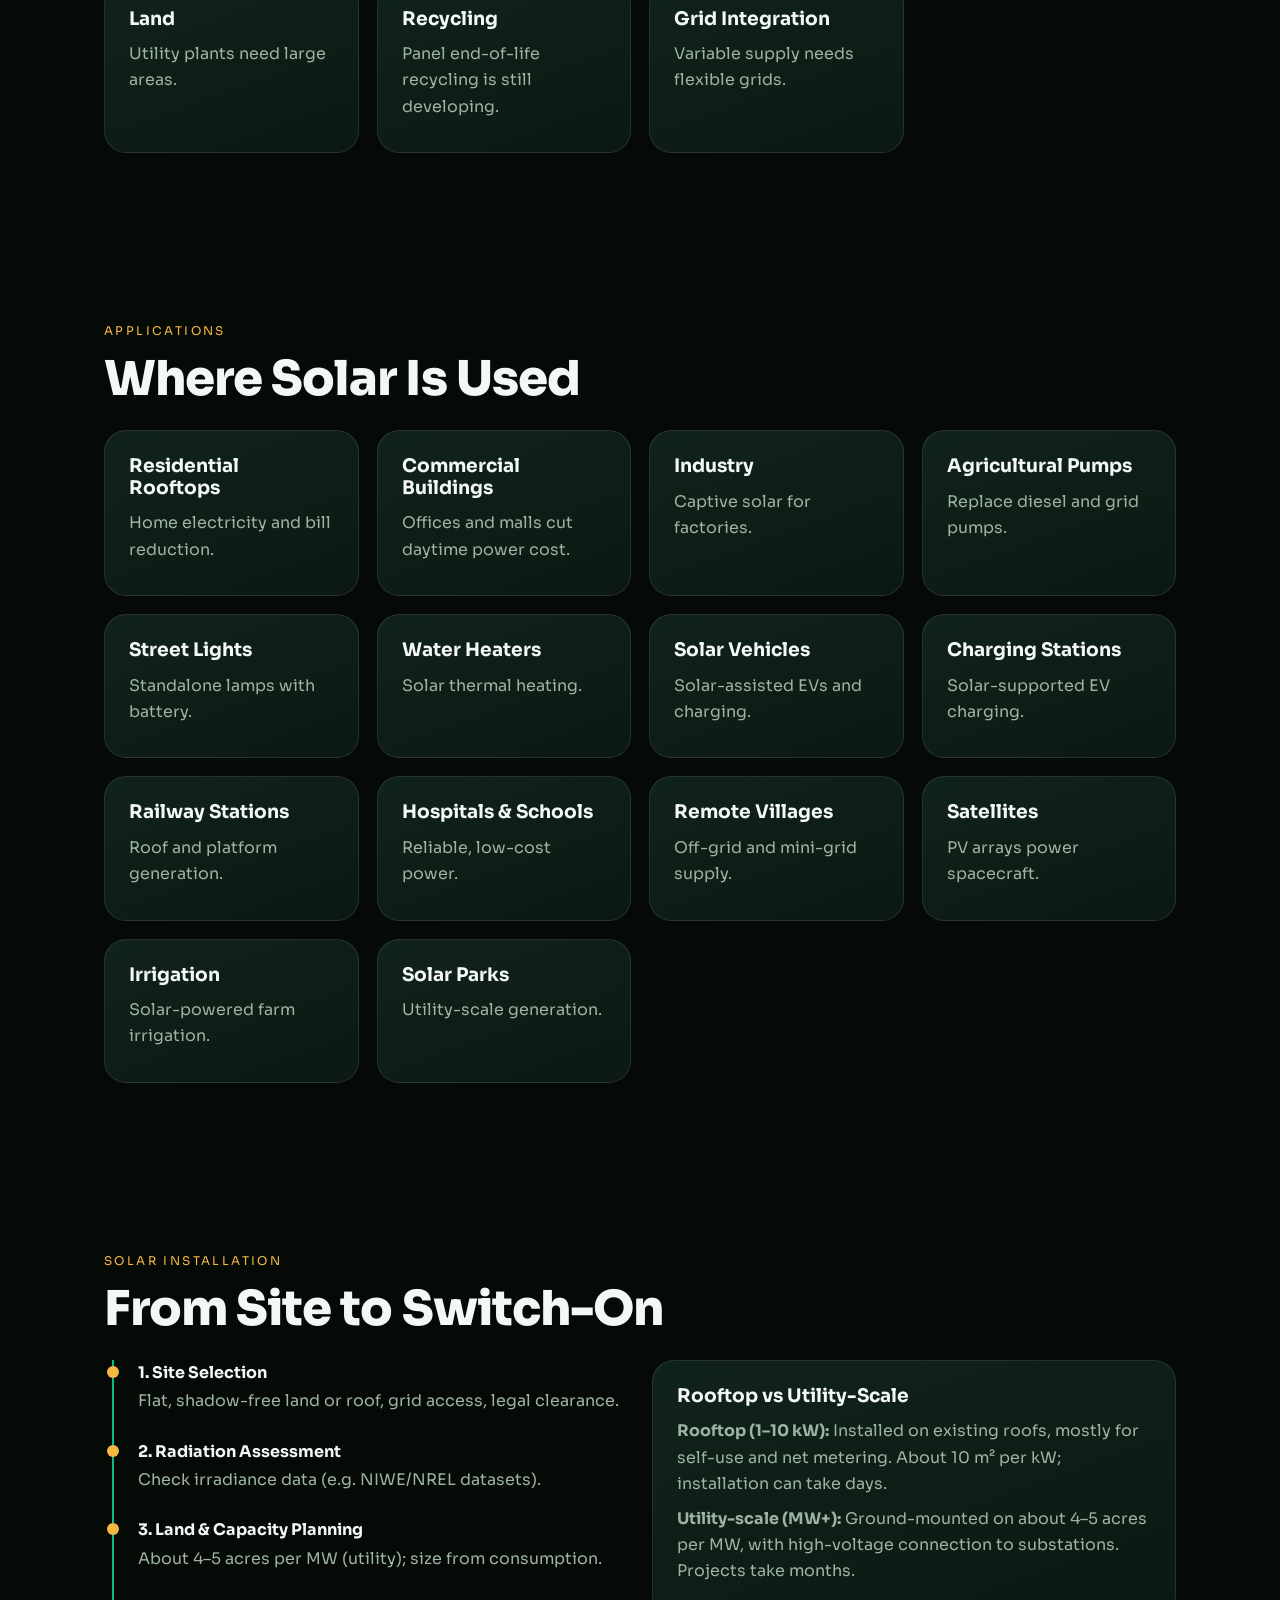
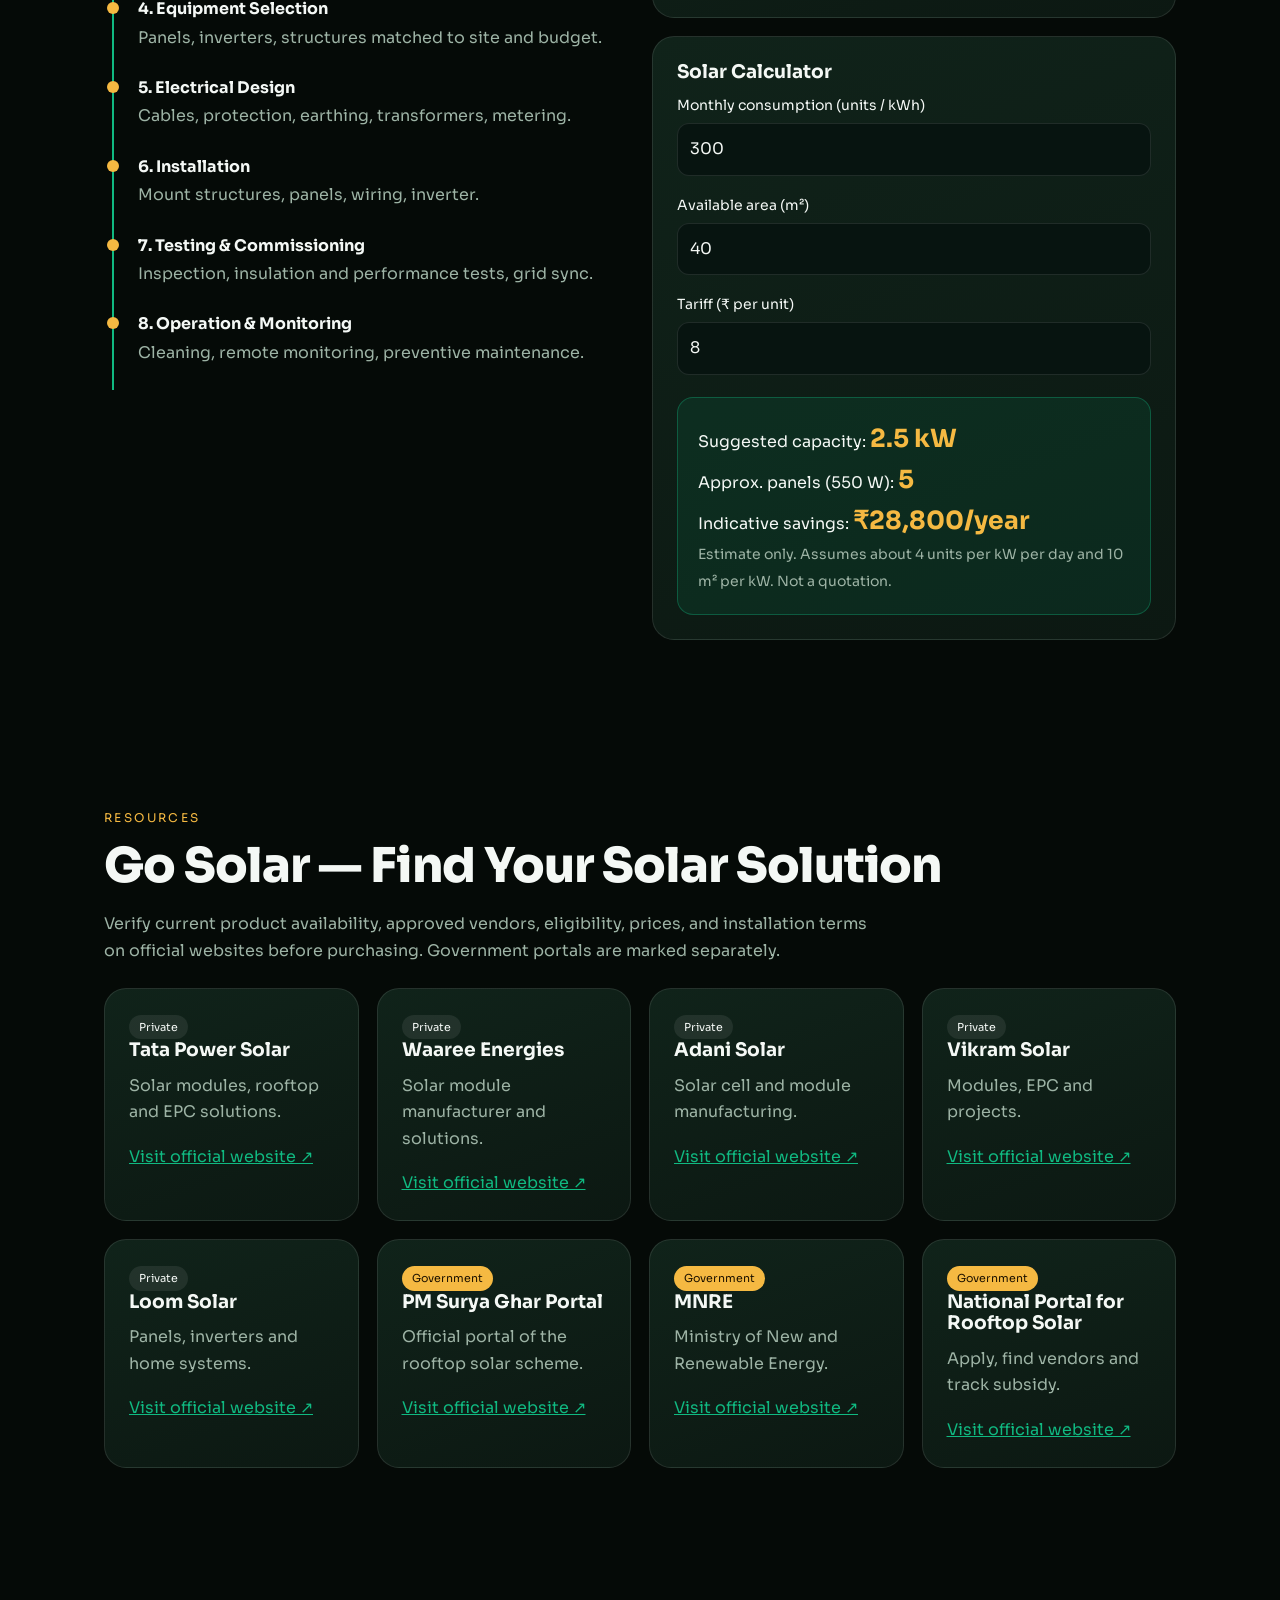
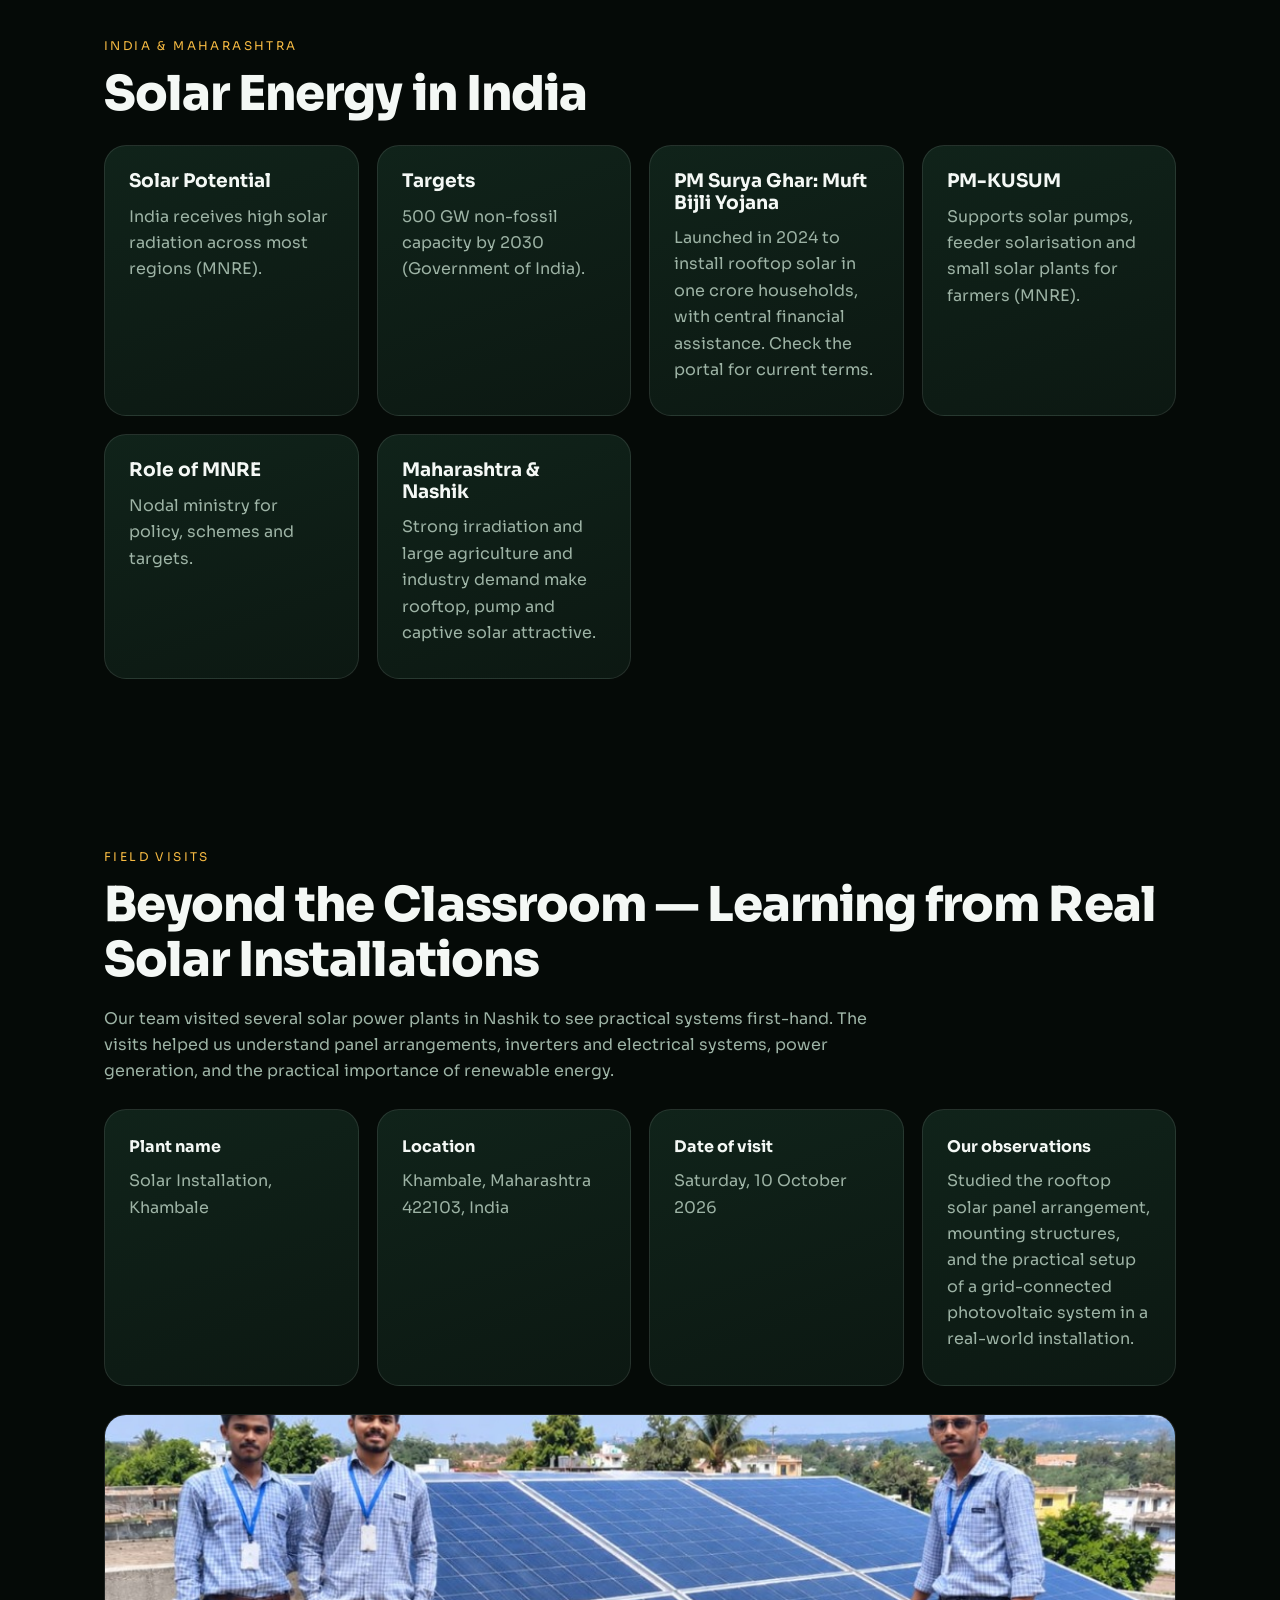
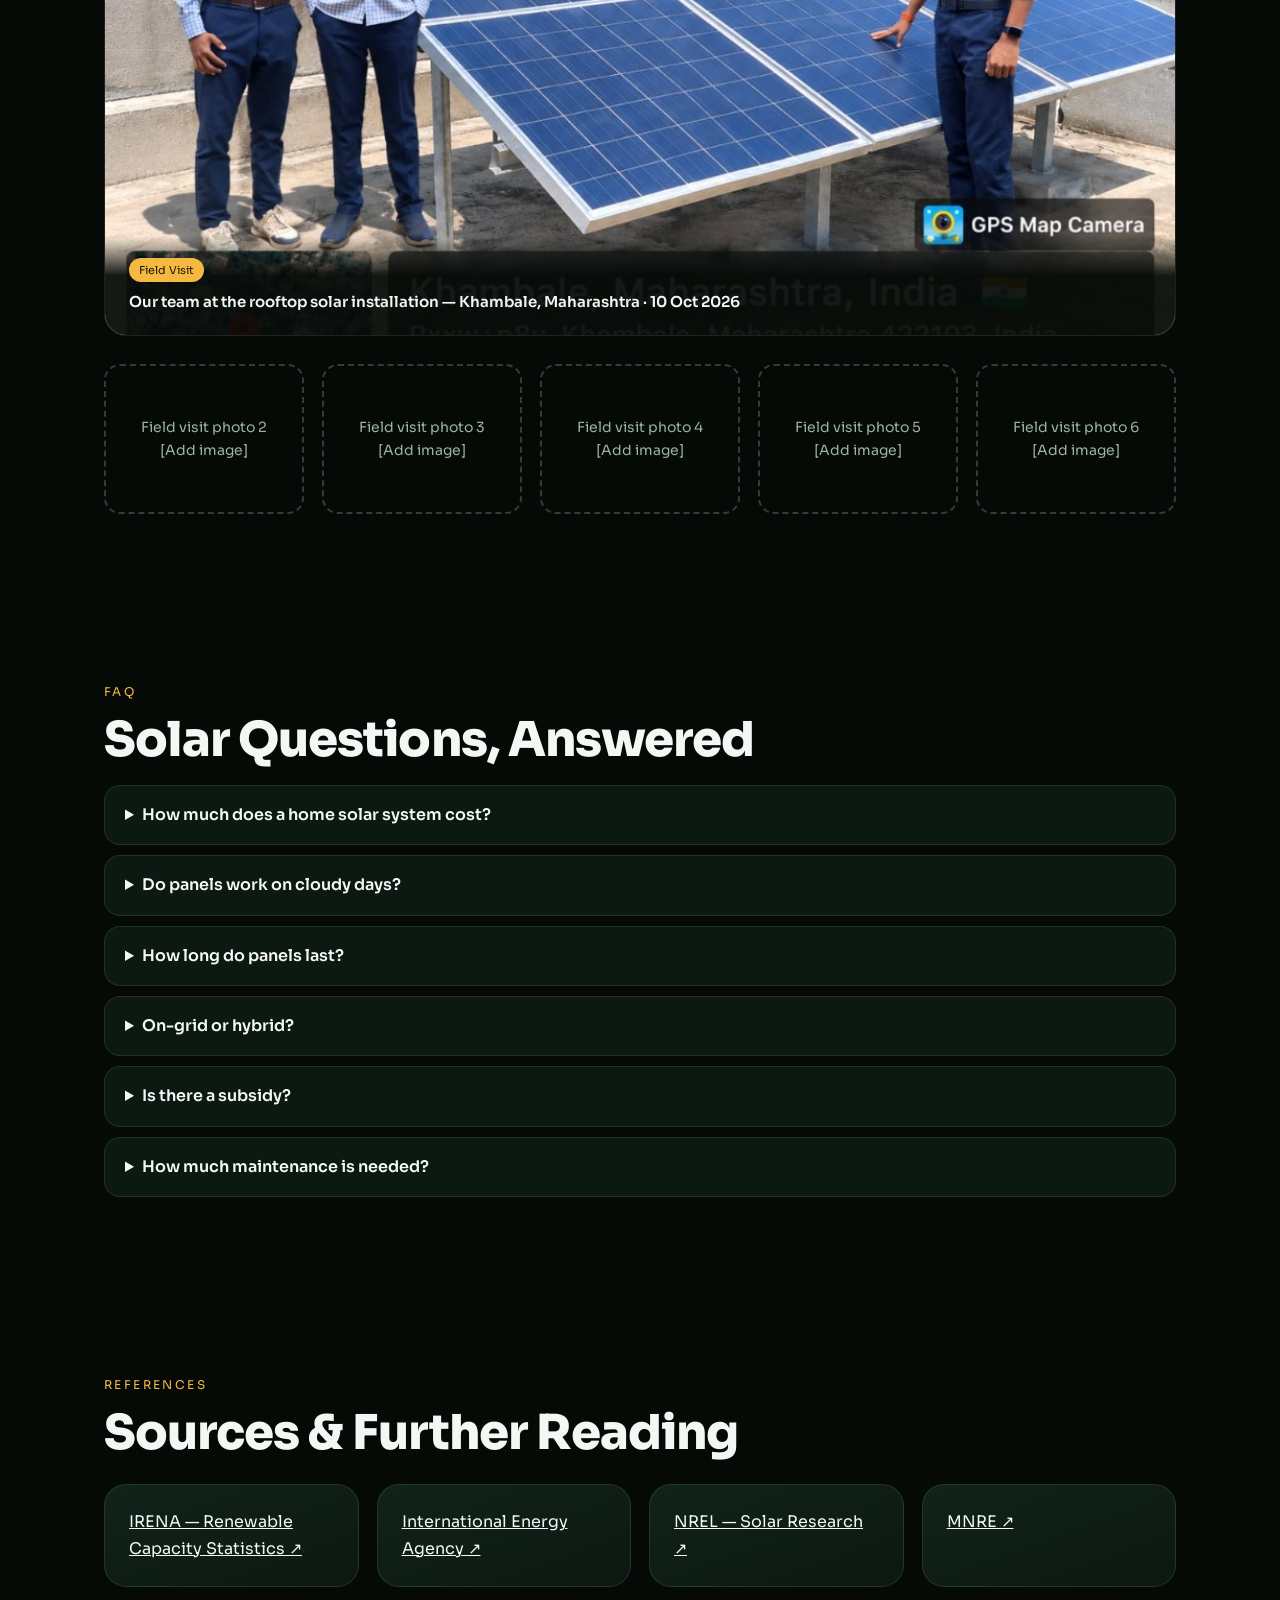
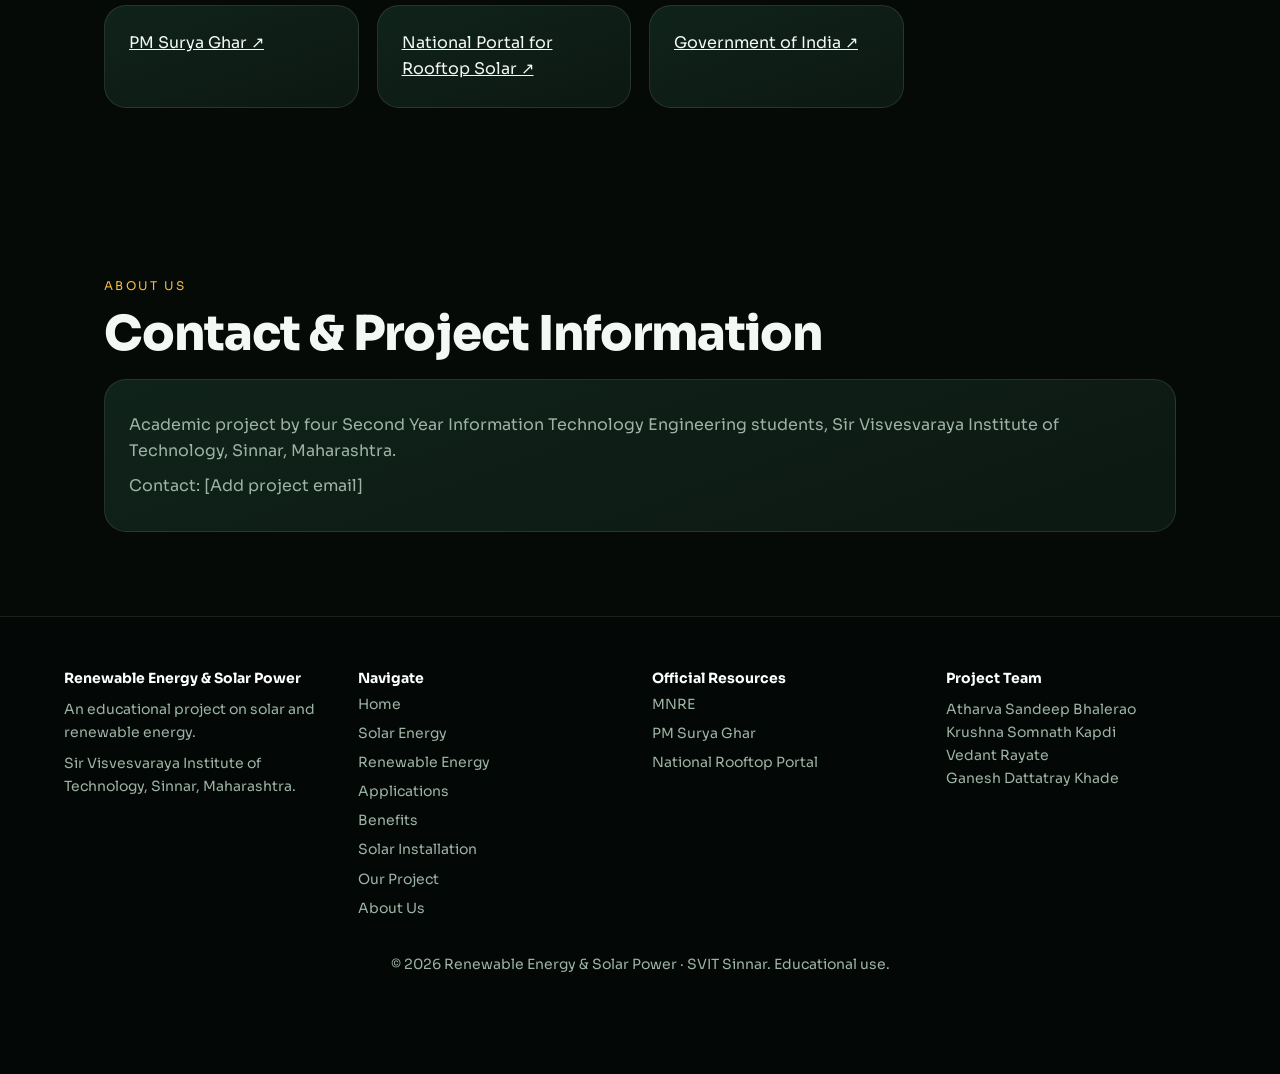
==== commit 4984bcd6: "Add site visit photo to Field Visits section with visit details and showcase banner" ====
--- a/index.html
+++ b/index.html
@@ -37,6 +37,21 @@
     </header>
 
     <main>
+        <!-- Team showcase banner -->
+        <section id="showcase" class="showcase-section">
+            <div class="showcase-wrapper">
+                <img class="showcase-image" src="images/site-visit-khambale.jpg" alt="Team members at rooftop solar panel installation in Khambale, Maharashtra" loading="eager">
+                <div class="showcase-overlay">
+                    <div class="showcase-content">
+                        <span class="showcase-badge">📍 On-Site · Khambale, Maharashtra</span>
+                        <h2 class="showcase-title">Hands-On Solar Experience</h2>
+                        <p class="showcase-description">Our team exploring a real rooftop solar installation — learning how photovoltaic systems power homes and communities.</p>
+                        <a class="button button-primary" href="#project">Meet the Team</a>
+                    </div>
+                </div>
+            </div>
+        </section>
+
         <!-- Renewable energy statistics -->
         <section id="stats" class="section">
             <p class="eyebrow">The Big Picture</p>
@@ -205,9 +220,19 @@
                 practical importance of renewable energy.
             </p>
             <div class="card-grid visit-details">
-                <article class="card"><strong>Plant name</strong><p>[Add visited plant name]</p></article>
-                <article class="card"><strong>Date of visit</strong><p>[Add date]</p></article>
-                <article class="card"><strong>Our observations</strong><p>[Add team observations]</p></article>
+                <article class="card"><strong>Plant name</strong><p>Solar Installation, Khambale</p></article>
+                <article class="card"><strong>Location</strong><p>Khambale, Maharashtra 422103, India</p></article>
+                <article class="card"><strong>Date of visit</strong><p>Saturday, 10 October 2026</p></article>
+                <article class="card"><strong>Our observations</strong><p>Studied the rooftop solar panel arrangement, mounting structures, and the practical setup of a grid-connected photovoltaic system in a real-world installation.</p></article>
+            </div>
+
+            <!-- Featured site visit photo -->
+            <div class="site-visit-hero">
+                <img src="images/site-visit-khambale.jpg" alt="Team members at rooftop solar panel installation in Khambale, Maharashtra" loading="lazy">
+                <div class="site-visit-caption">
+                    <span class="tag tag-government">Field Visit</span>
+                    <p>Our team at the rooftop solar installation — Khambale, Maharashtra · 10 Oct 2026</p>
+                </div>
             </div>
             <div class="card-grid photo-grid" id="visitGallery"></div>
         </section>
--- a/style.css
+++ b/style.css
@@ -212,7 +212,93 @@
     }
 }
 
-/* 4. General sections and cards */
+/* 4. Showcase banner section */
+.showcase-section {
+    padding: 0;
+    max-width: none;
+}
+
+.showcase-wrapper {
+    position: relative;
+    width: 100%;
+    overflow: hidden;
+}
+
+.showcase-image {
+    display: block;
+    width: 100%;
+    height: 520px;
+    object-fit: cover;
+    object-position: center 30%;
+    filter: brightness(0.85);
+    transition: transform 0.6s ease;
+}
+
+.showcase-wrapper:hover .showcase-image {
+    transform: scale(1.03);
+}
+
+.showcase-overlay {
+    position: absolute;
+    inset: 0;
+    display: flex;
+    align-items: flex-end;
+    background: linear-gradient(
+        to top,
+        #050a07 0%,
+        #050a07cc 25%,
+        transparent 60%
+    );
+}
+
+.showcase-content {
+    max-width: 1200px;
+    margin: 0 auto;
+    padding: 0 5vw 50px;
+    width: 100%;
+}
+
+.showcase-badge {
+    display: inline-block;
+    padding: 6px 16px;
+    border-radius: 30px;
+    background: #f5b942;
+    color: #201400;
+    font-size: 13px;
+    font-weight: 700;
+    letter-spacing: 0.03em;
+    margin-bottom: 14px;
+}
+
+.showcase-title {
+    font-size: clamp(28px, 5vw, 46px);
+    font-weight: 800;
+    letter-spacing: -0.02em;
+    margin: 0 0 10px;
+    color: var(--text);
+    line-height: 1.15;
+}
+
+.showcase-description {
+    max-width: 560px;
+    color: #dfeee5;
+    font-size: clamp(15px, 2vw, 18px);
+    margin: 0 0 18px;
+    line-height: 1.6;
+}
+
+@media (max-width: 700px) {
+    .showcase-image {
+        height: 380px;
+        object-position: center 25%;
+    }
+
+    .showcase-content {
+        padding: 0 6vw 36px;
+    }
+}
+
+/* 5. General sections and cards */
 .section {
     max-width: 1200px;
     margin: auto;
@@ -473,6 +559,46 @@
 
 .visit-details {
     margin-bottom: 24px;
+}
+
+/* Site visit featured photo */
+.site-visit-hero {
+    position: relative;
+    margin-top: 28px;
+    margin-bottom: 28px;
+    border-radius: 22px;
+    overflow: hidden;
+    border: 1px solid var(--border);
+    transition: transform 0.3s, border-color 0.3s;
+}
+
+.site-visit-hero:hover {
+    transform: translateY(-5px);
+    border-color: #10b98177;
+}
+
+.site-visit-hero img {
+    display: block;
+    width: 100%;
+    height: auto;
+    object-fit: cover;
+    max-height: 520px;
+}
+
+.site-visit-caption {
+    position: absolute;
+    bottom: 0;
+    left: 0;
+    right: 0;
+    padding: 20px 24px;
+    background: linear-gradient(transparent, #050a07ee 40%);
+}
+
+.site-visit-caption p {
+    margin: 8px 0 0;
+    color: var(--text);
+    font-size: 15px;
+    font-weight: 600;
 }
 
 .photo-grid {
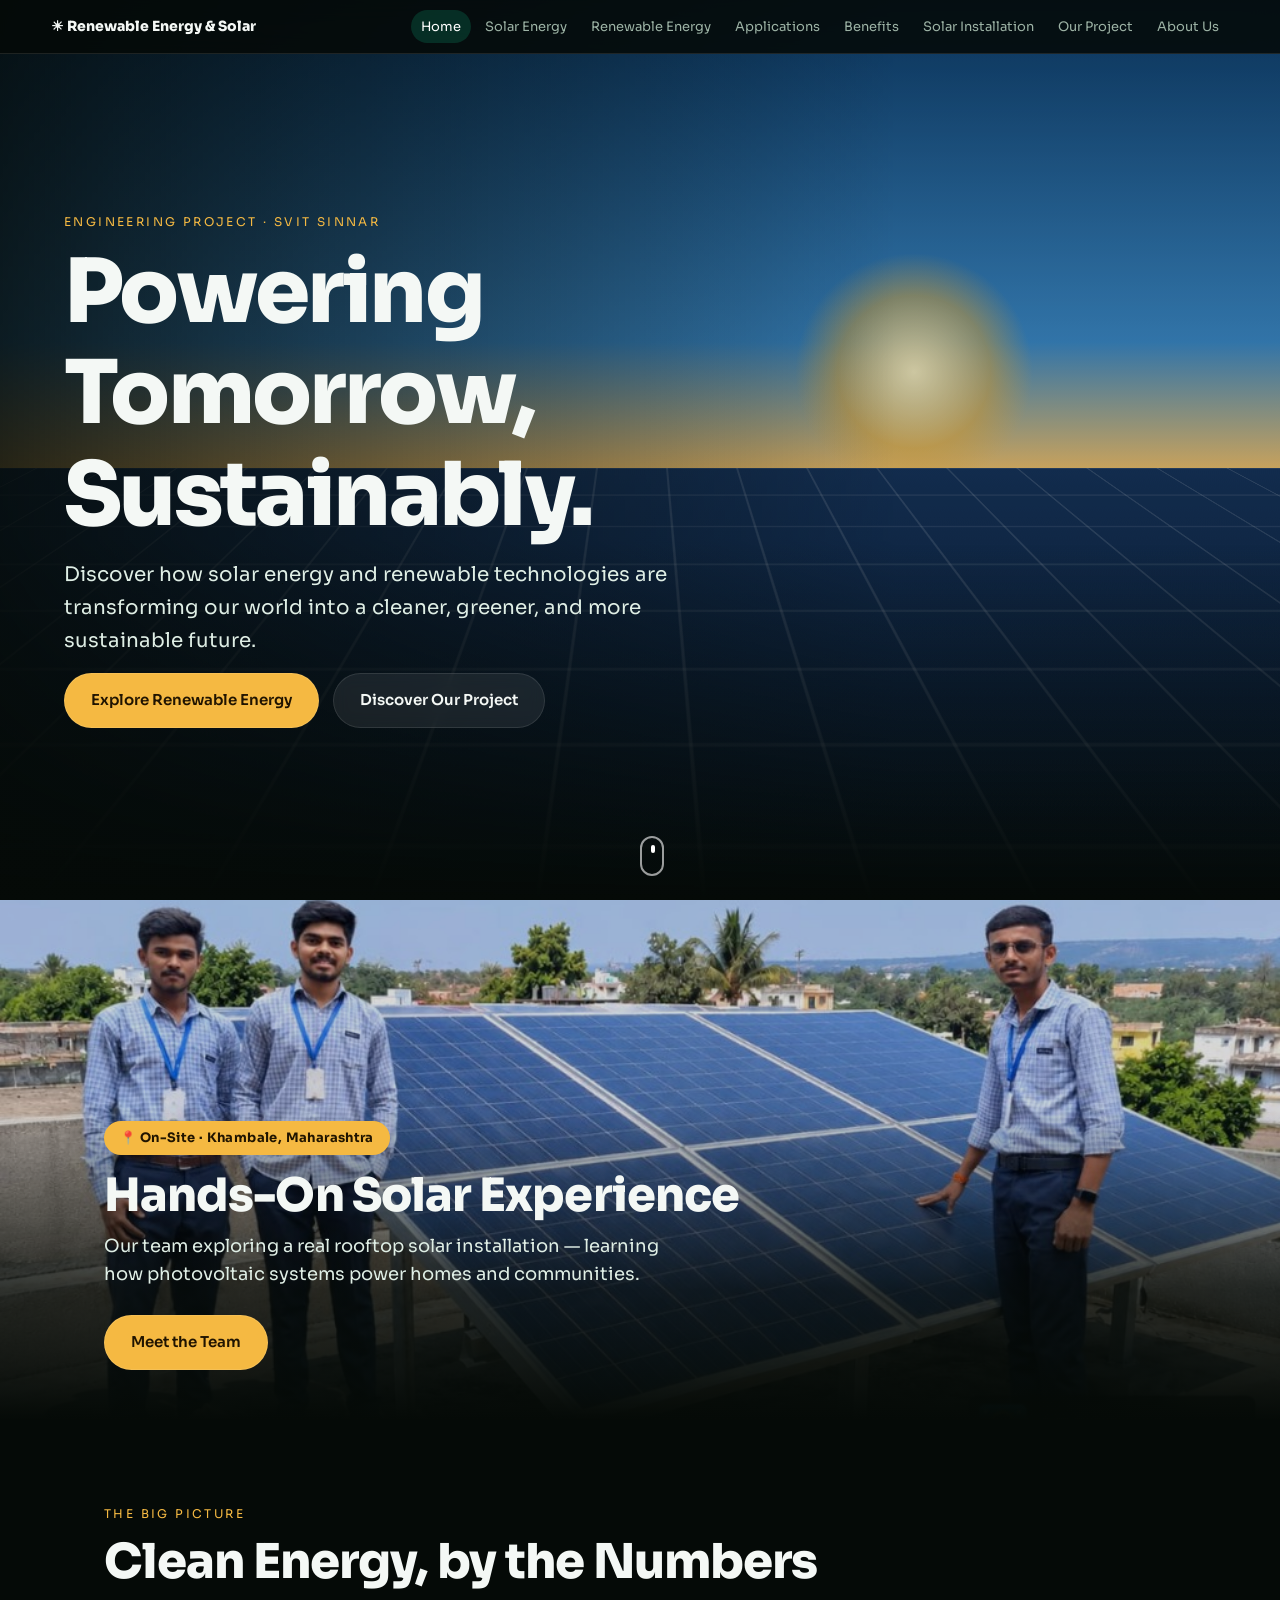
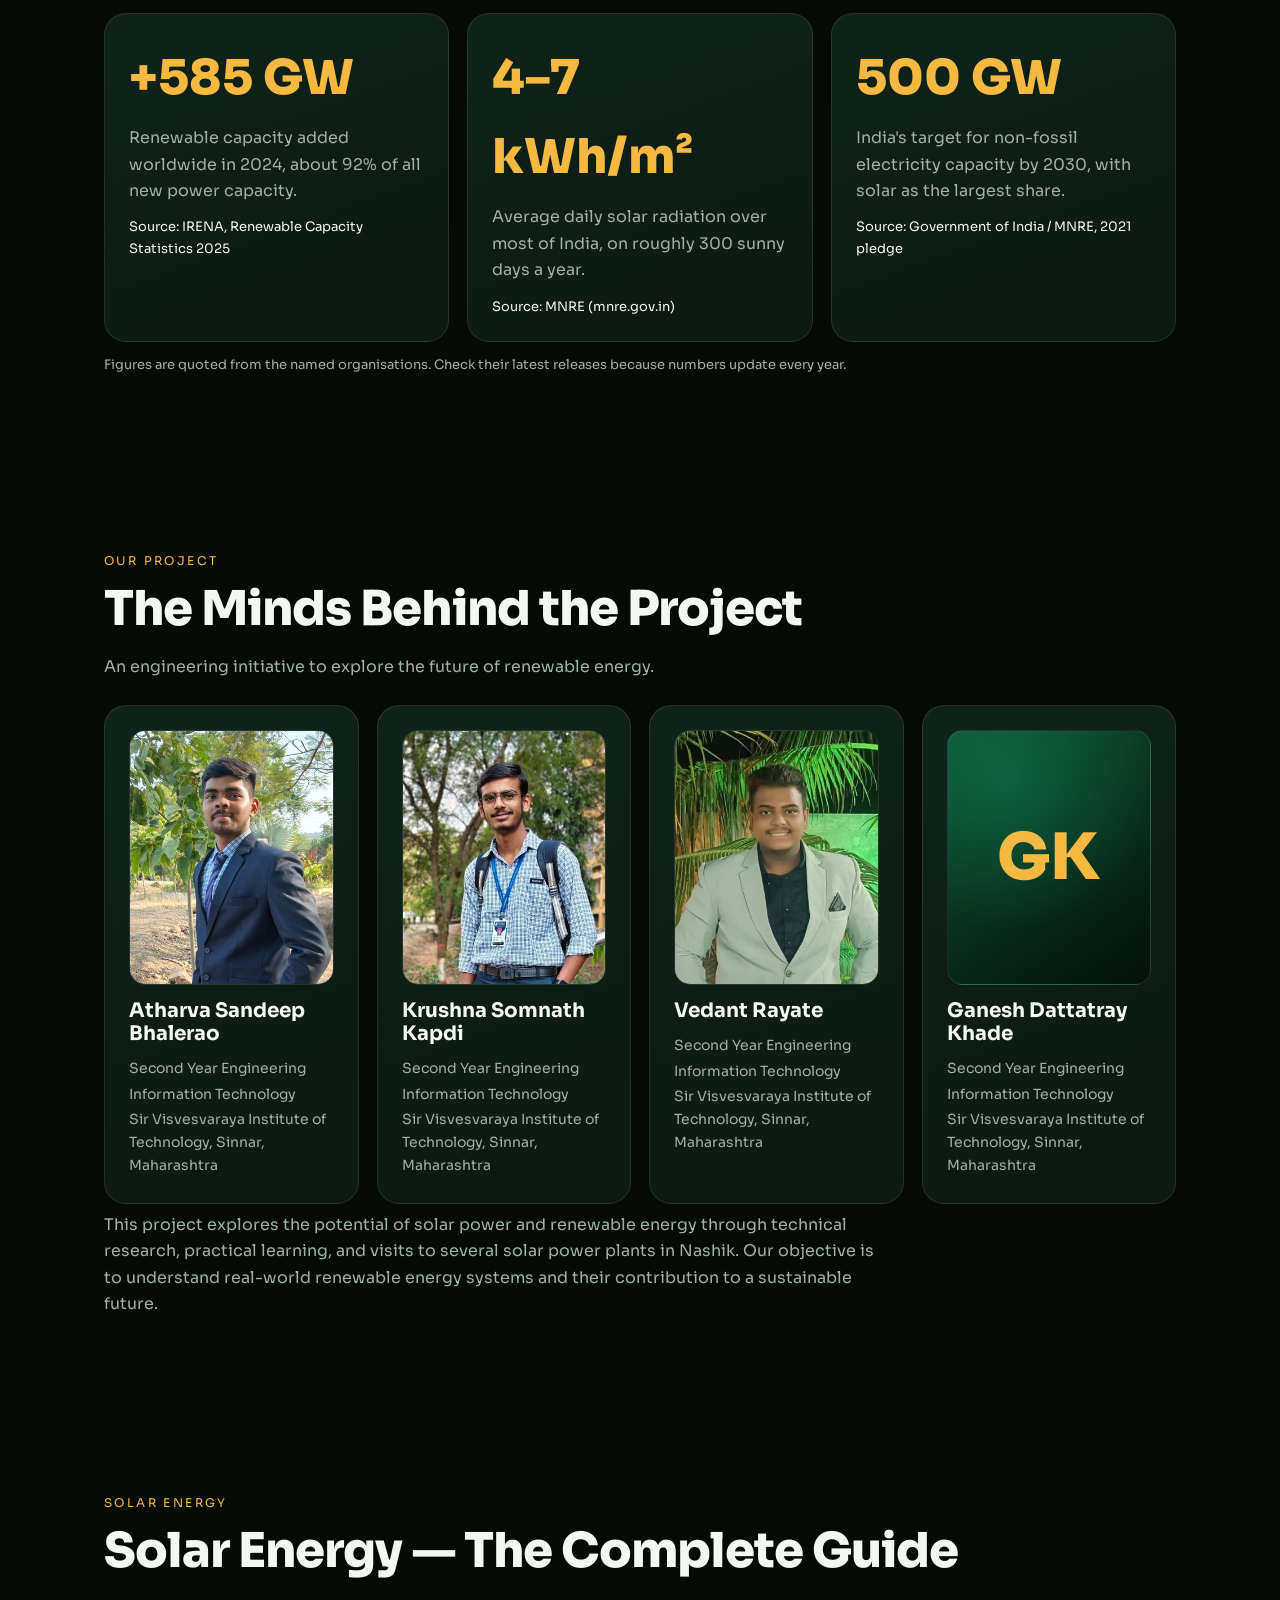
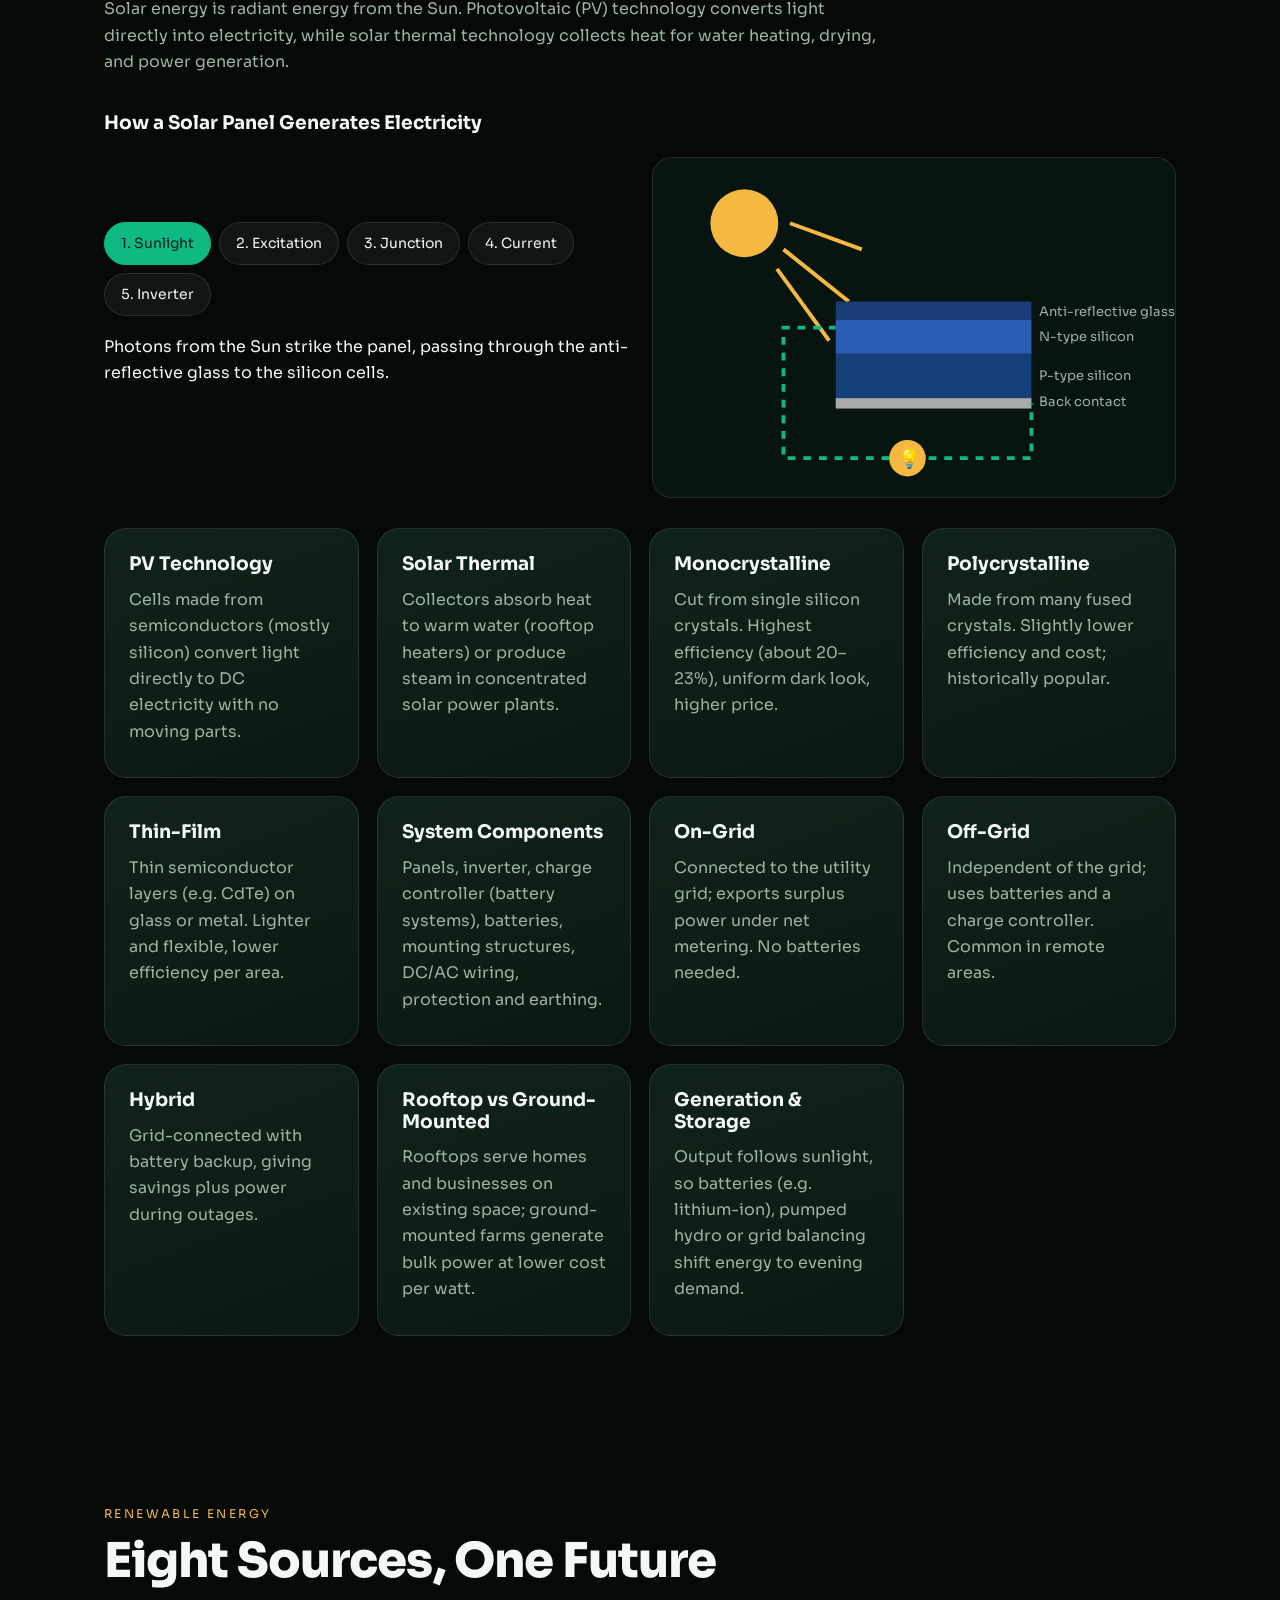
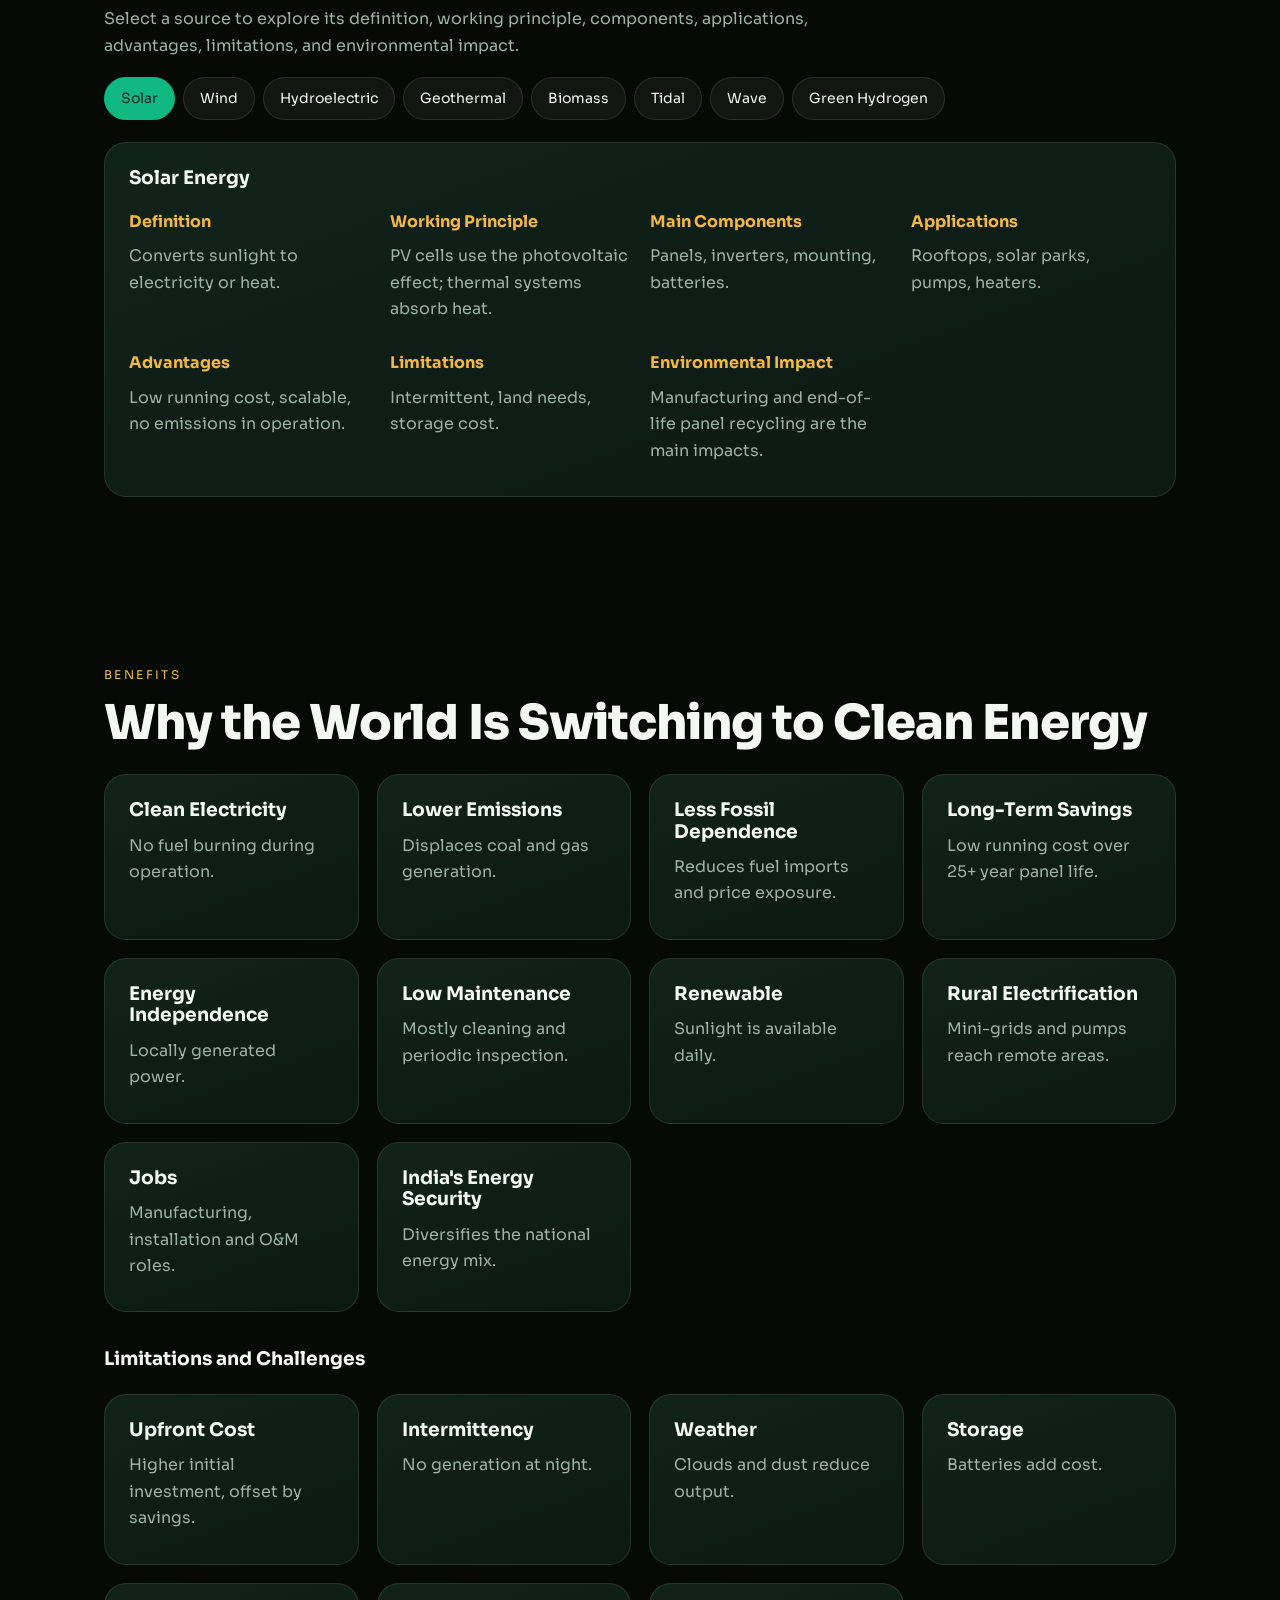
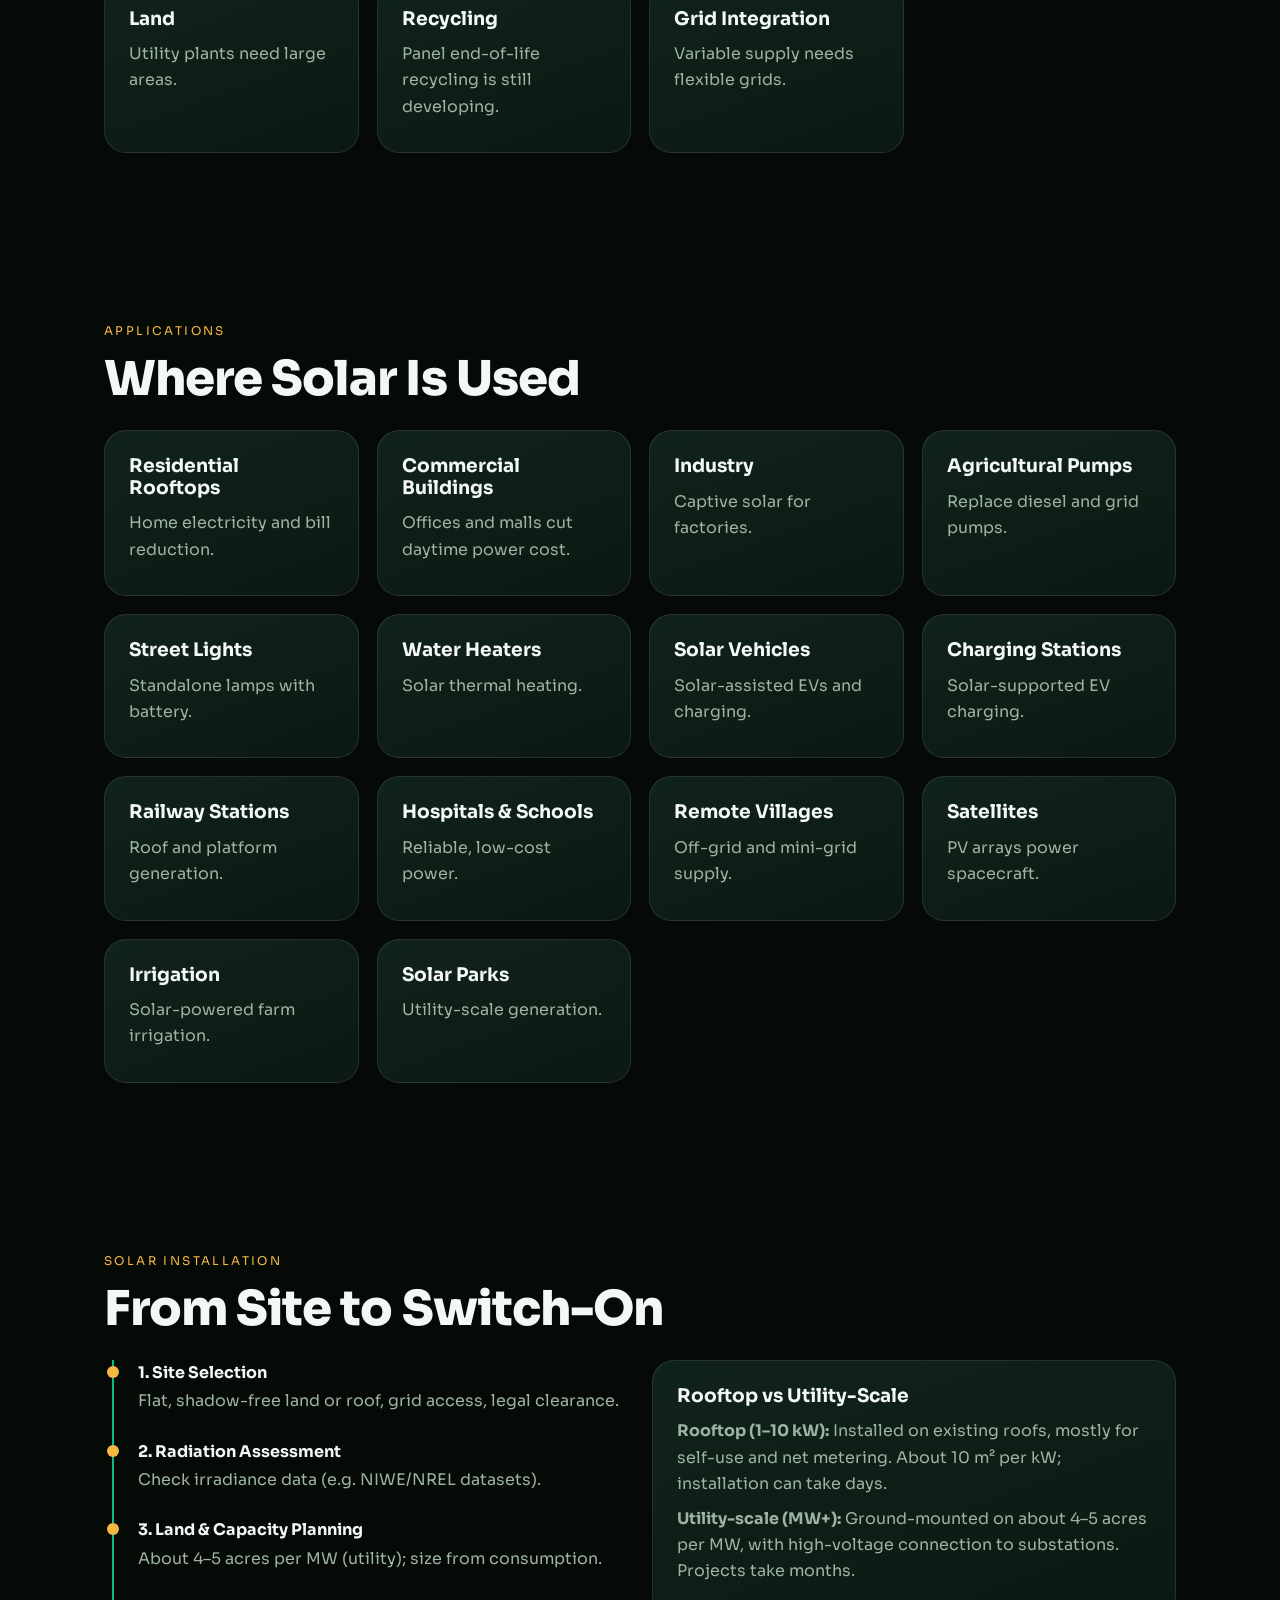
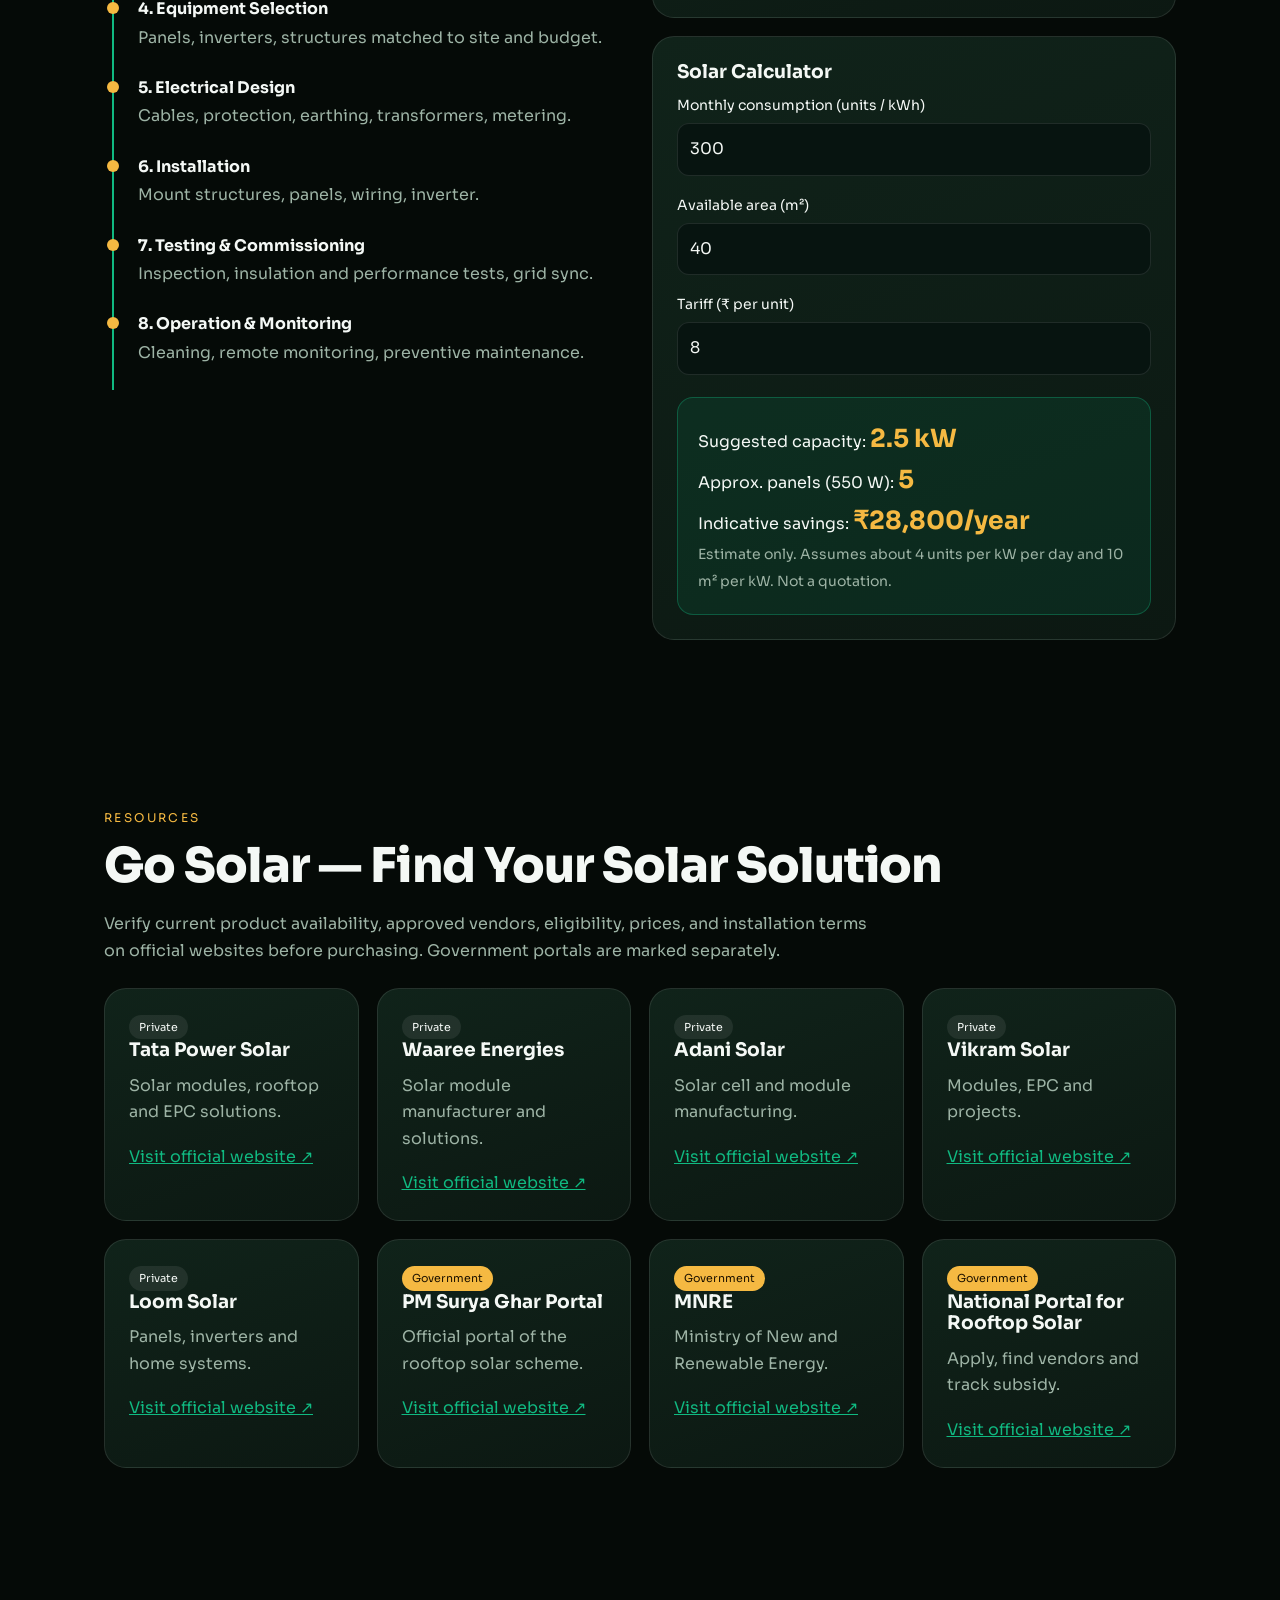
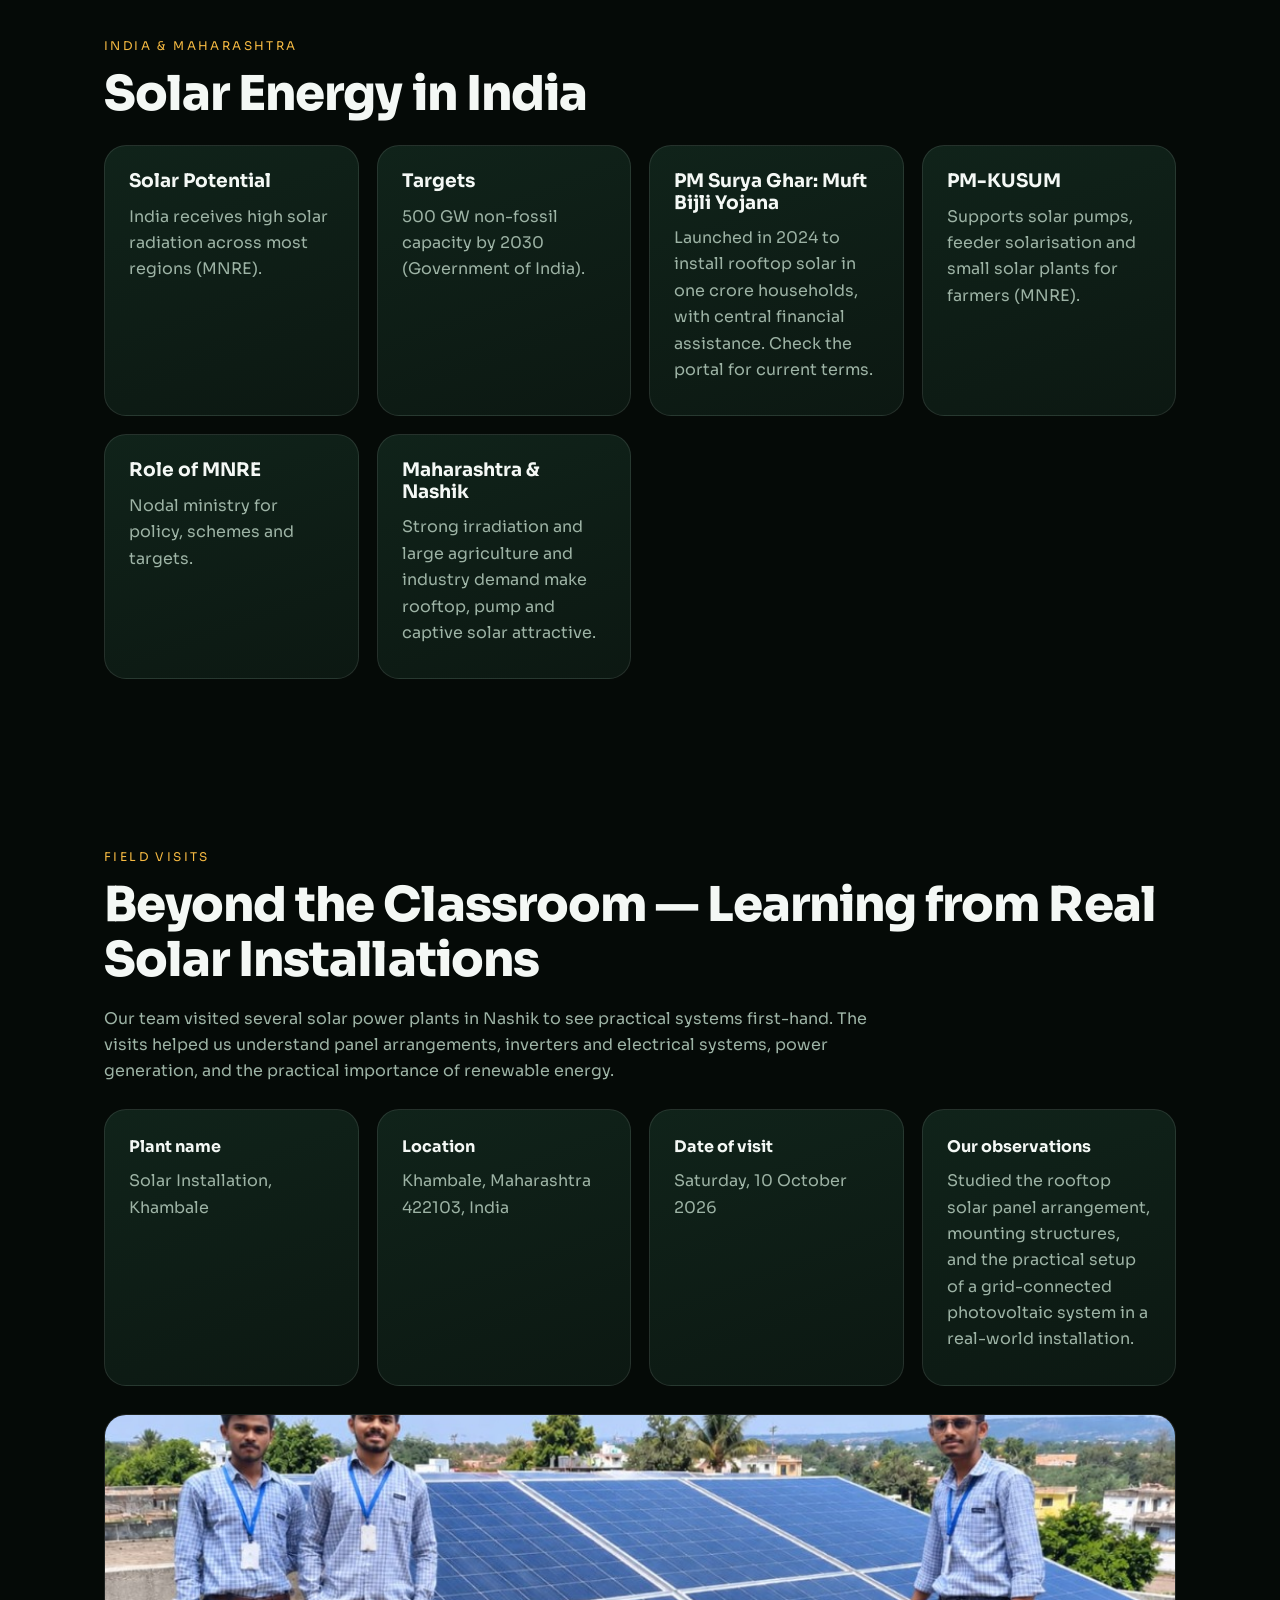
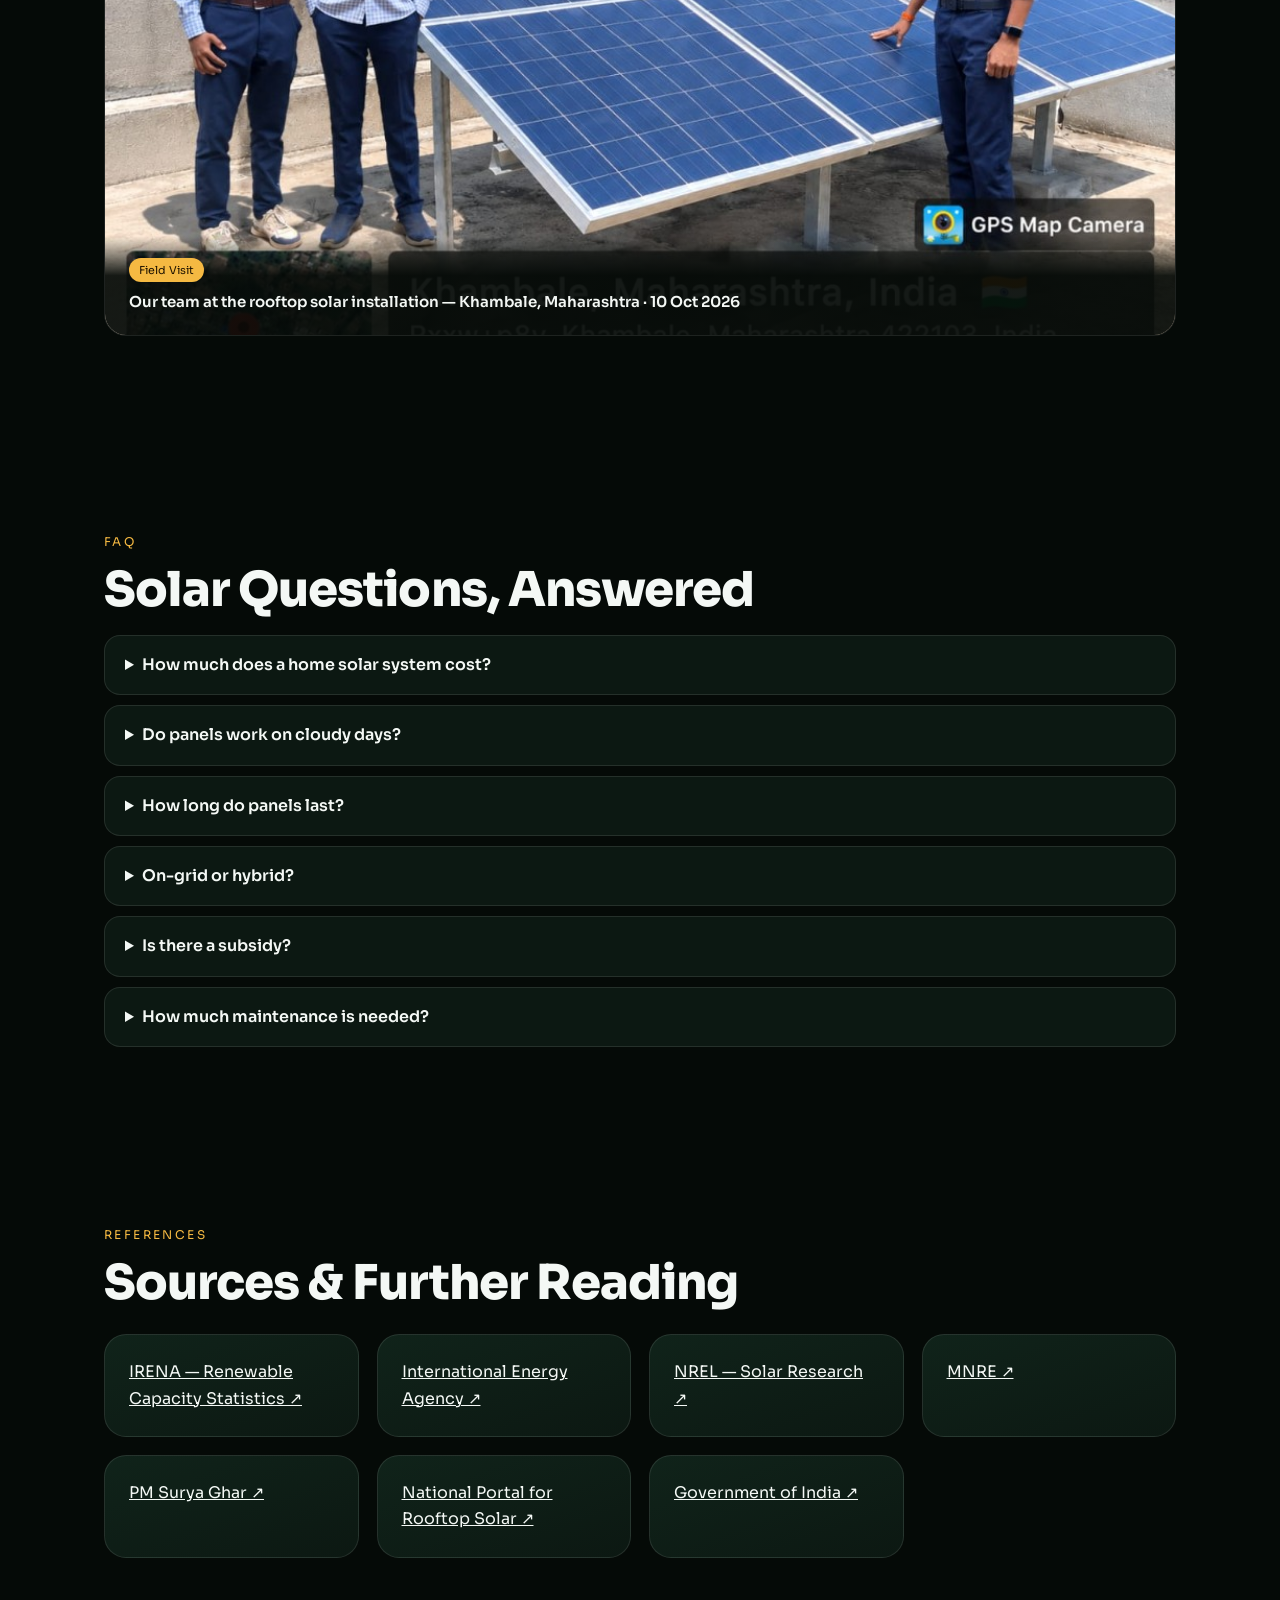
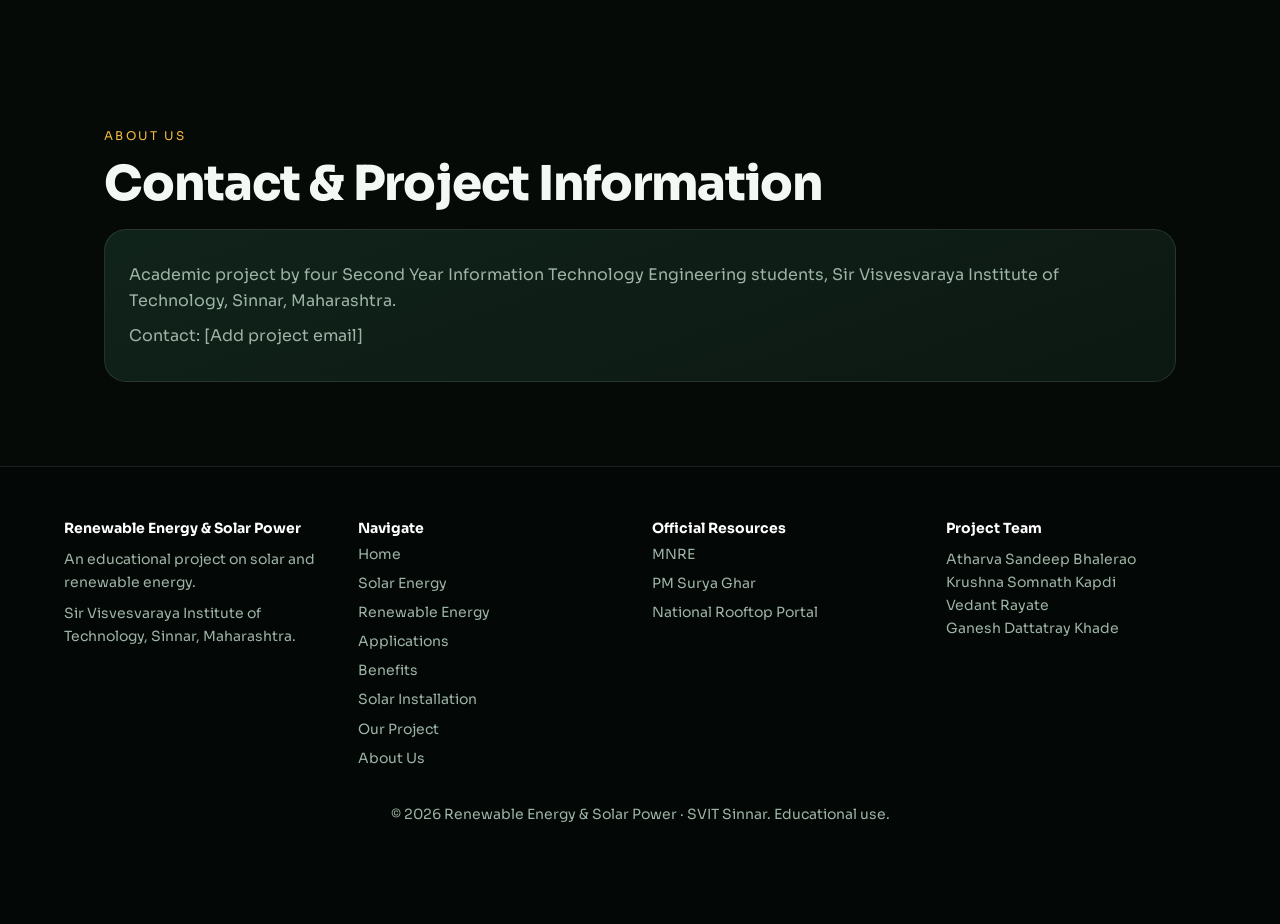
==== commit edc823b7: "Remove placeholder photo grid from Field Visits section" ====
--- a/index.html
+++ b/index.html
@@ -234,7 +234,6 @@
                     <p>Our team at the rooftop solar installation — Khambale, Maharashtra · 10 Oct 2026</p>
                 </div>
             </div>
-            <div class="card-grid photo-grid" id="visitGallery"></div>
         </section>
 
         <!-- Frequently asked questions -->
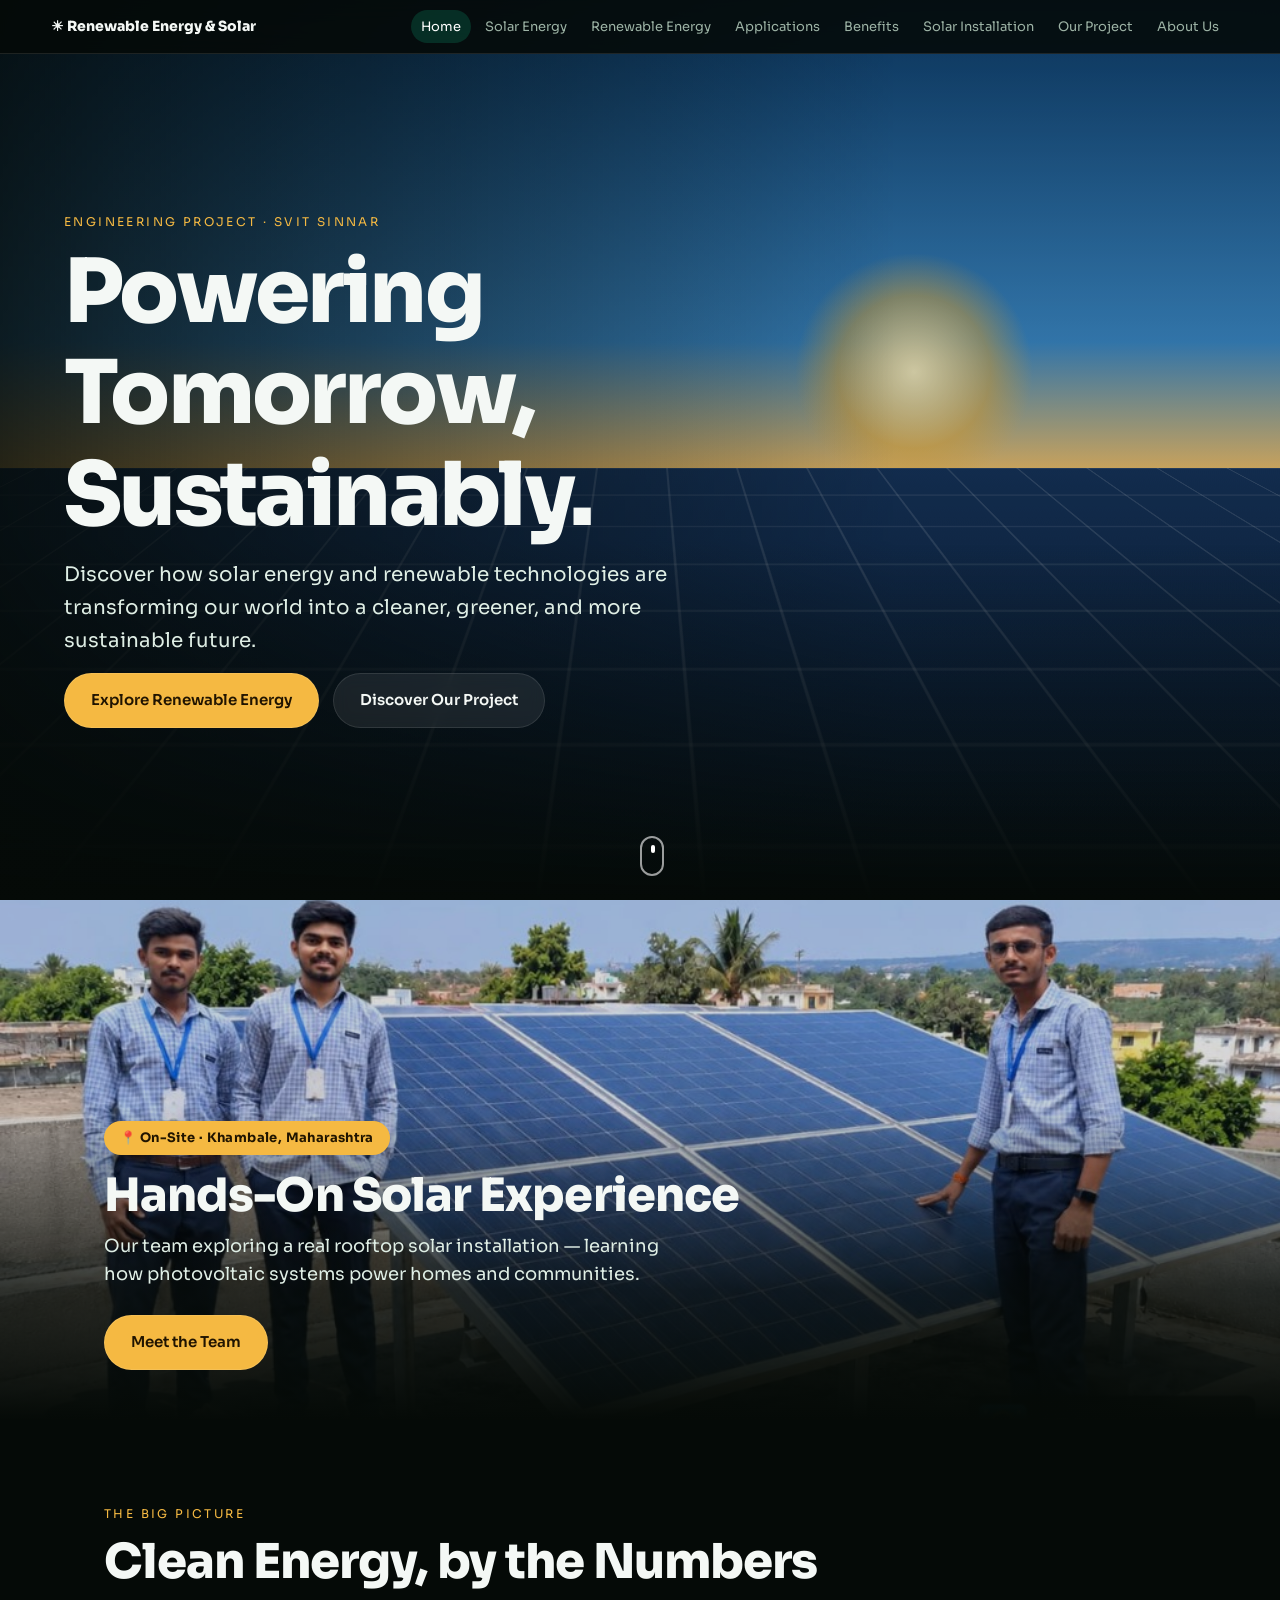
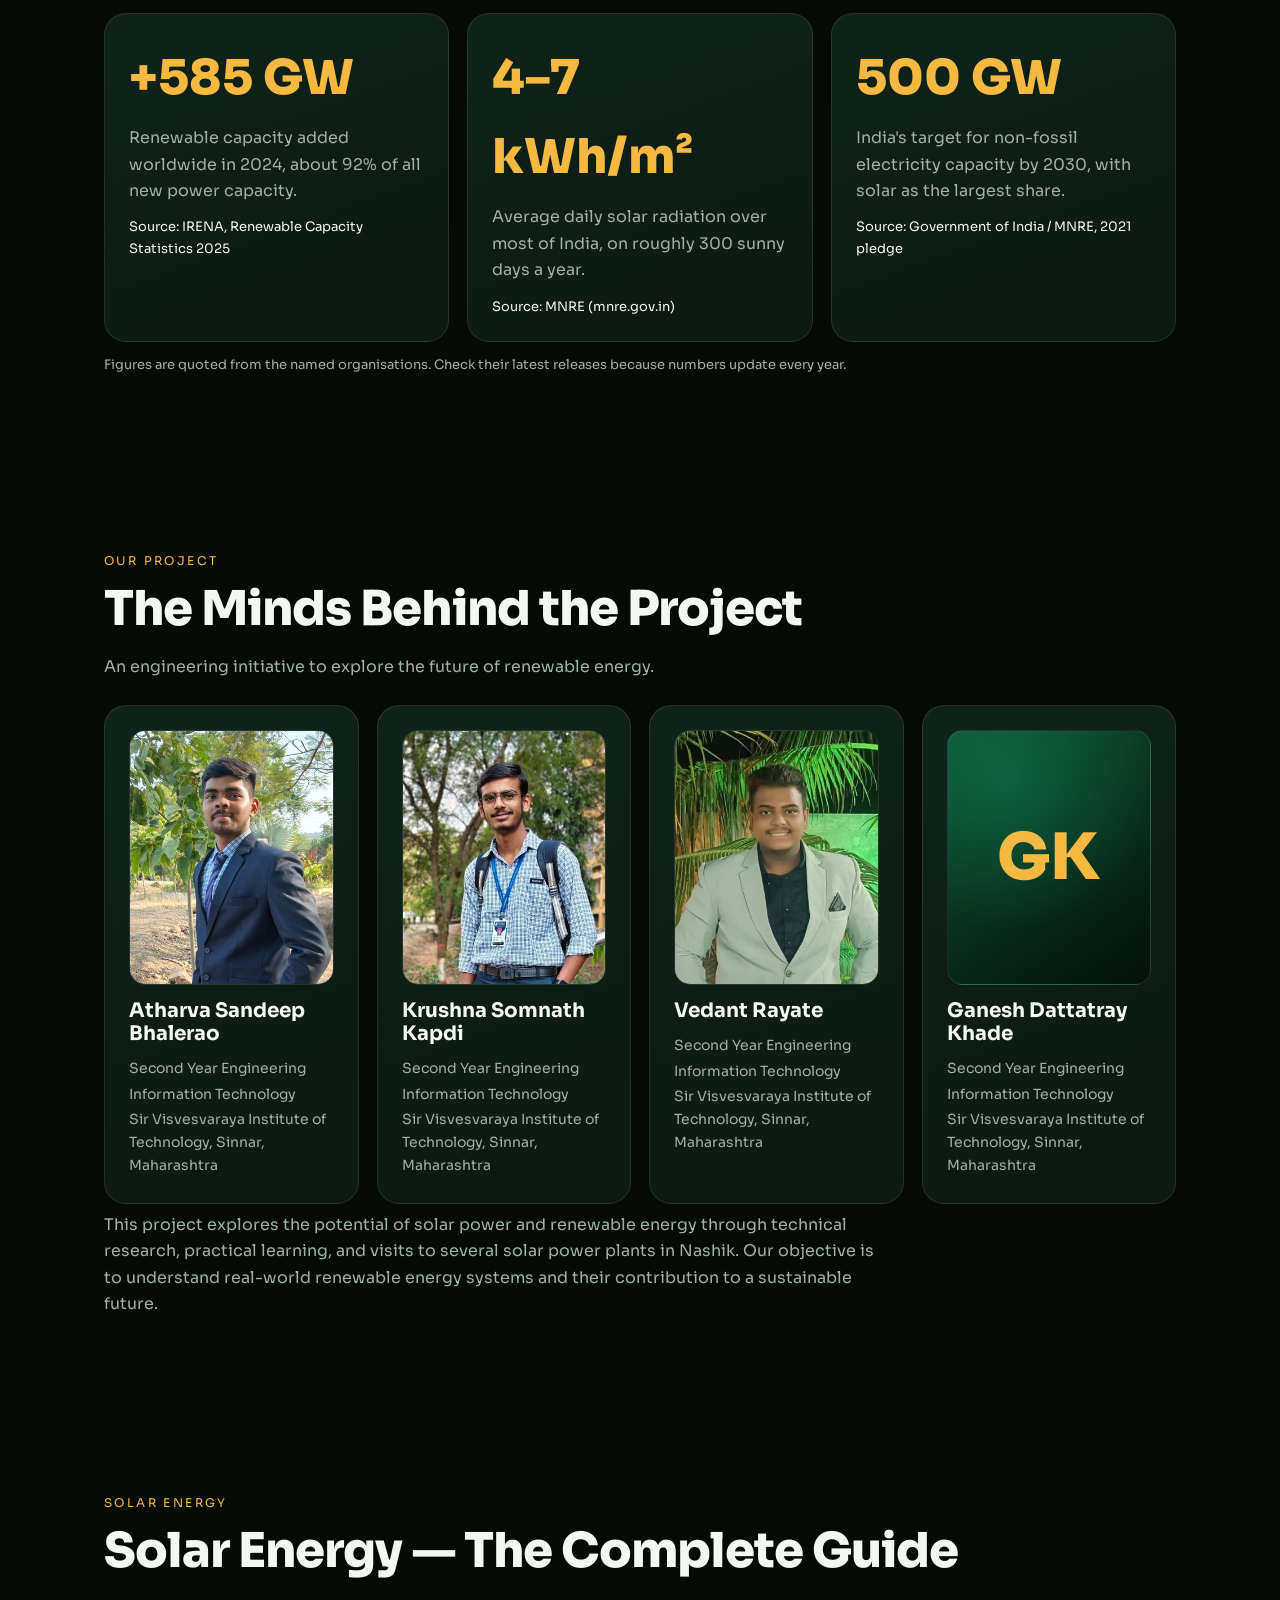
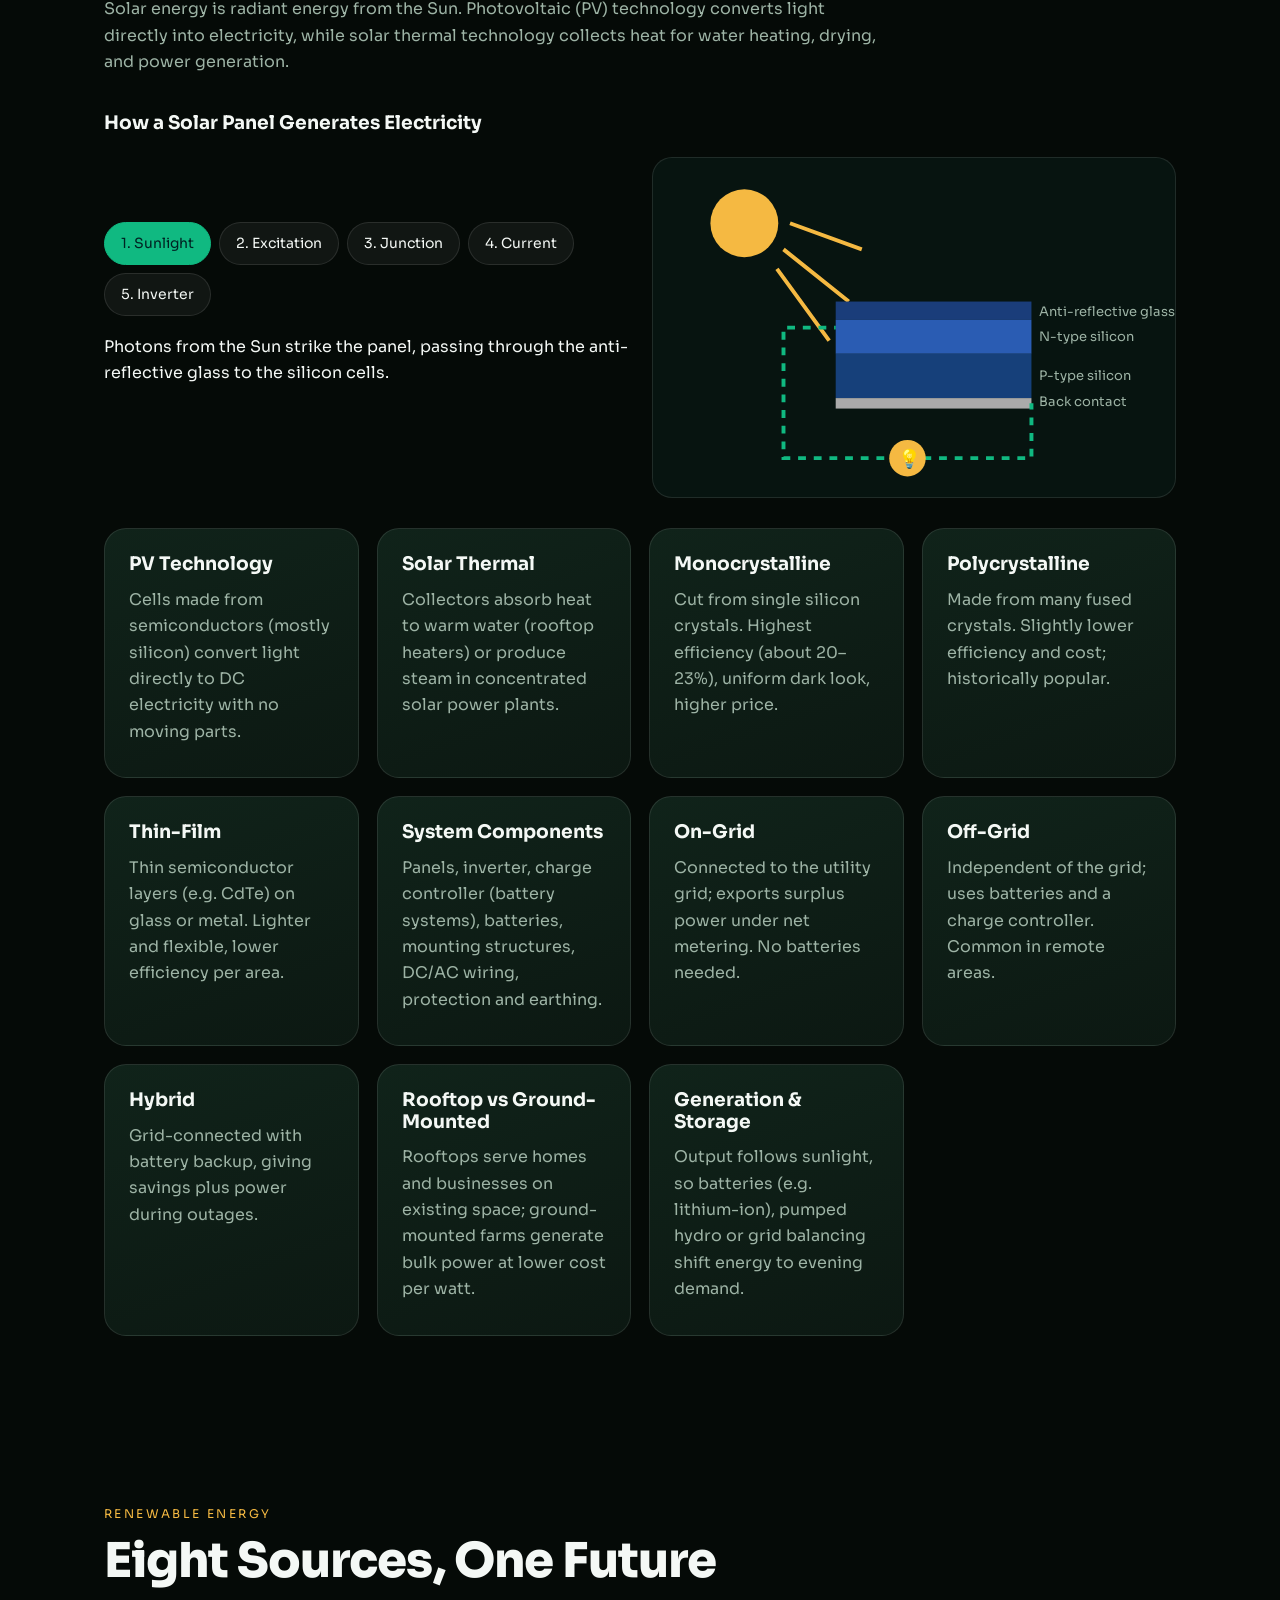
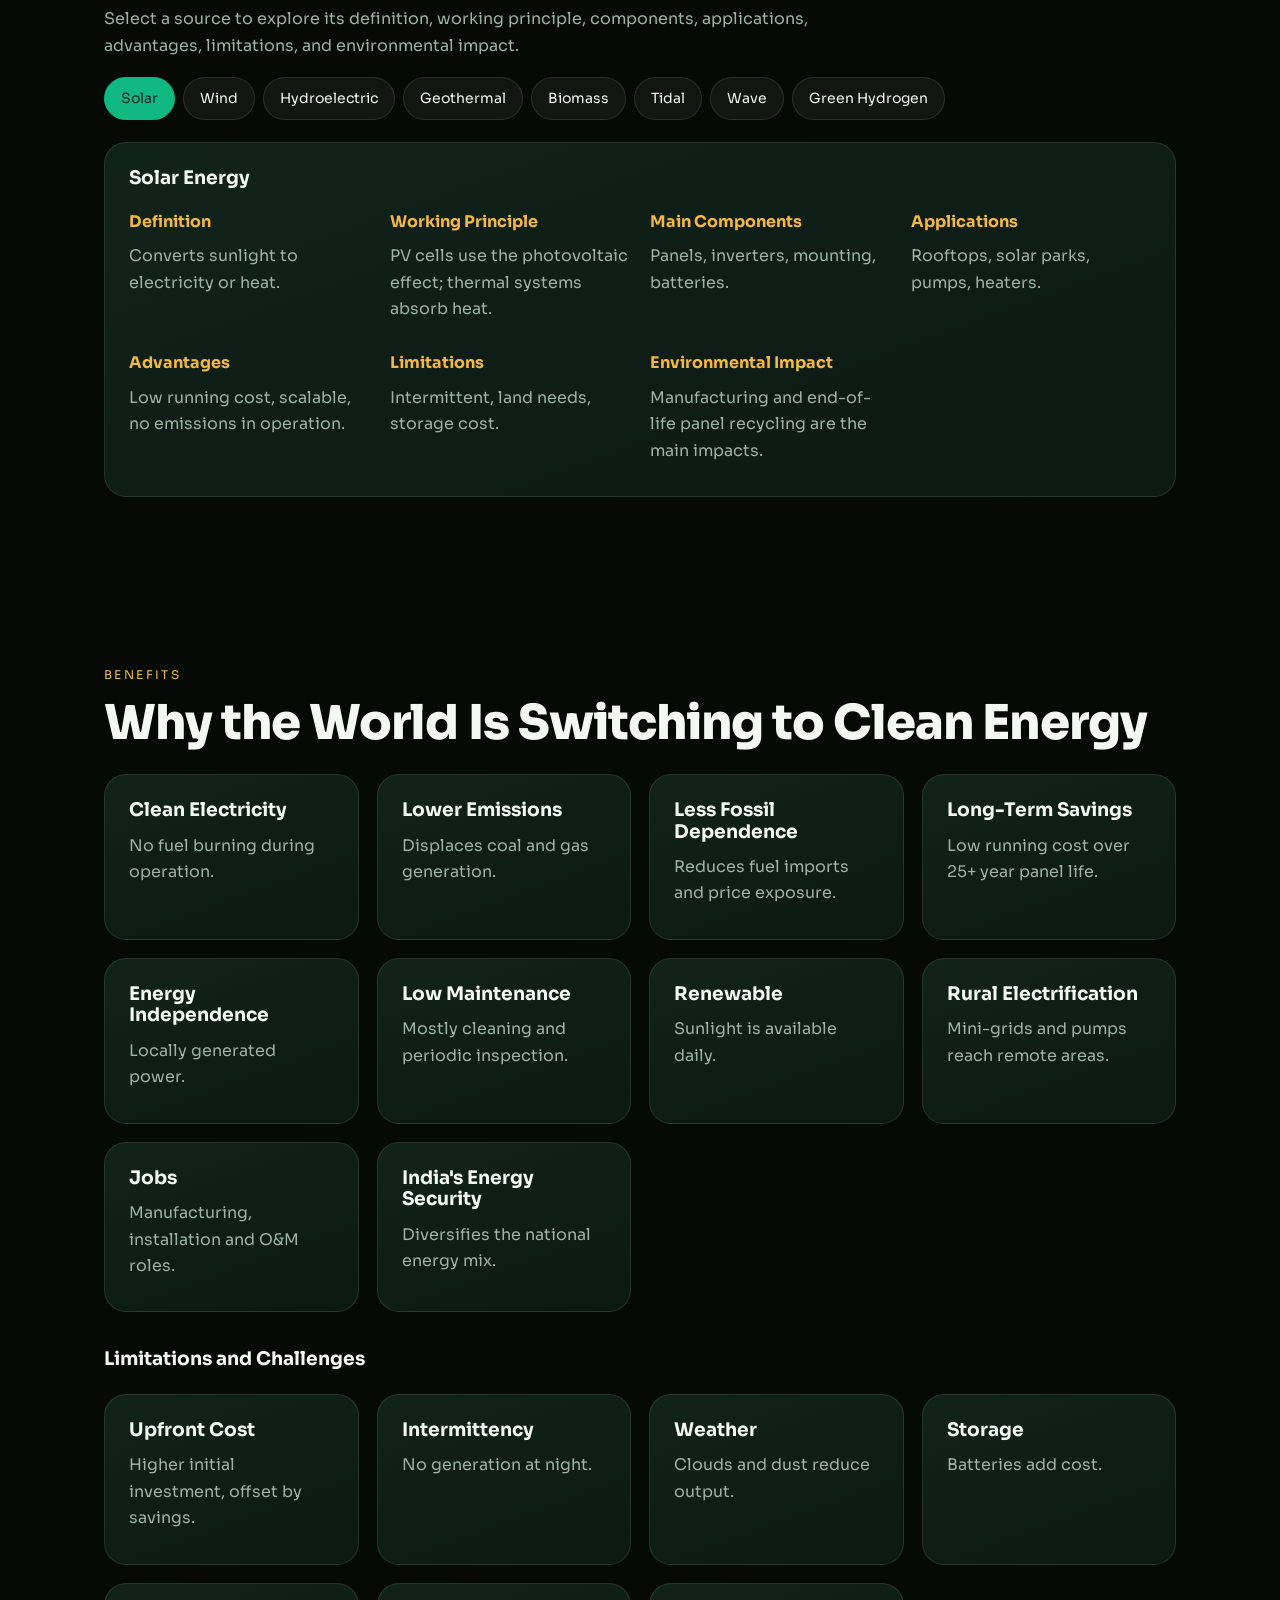
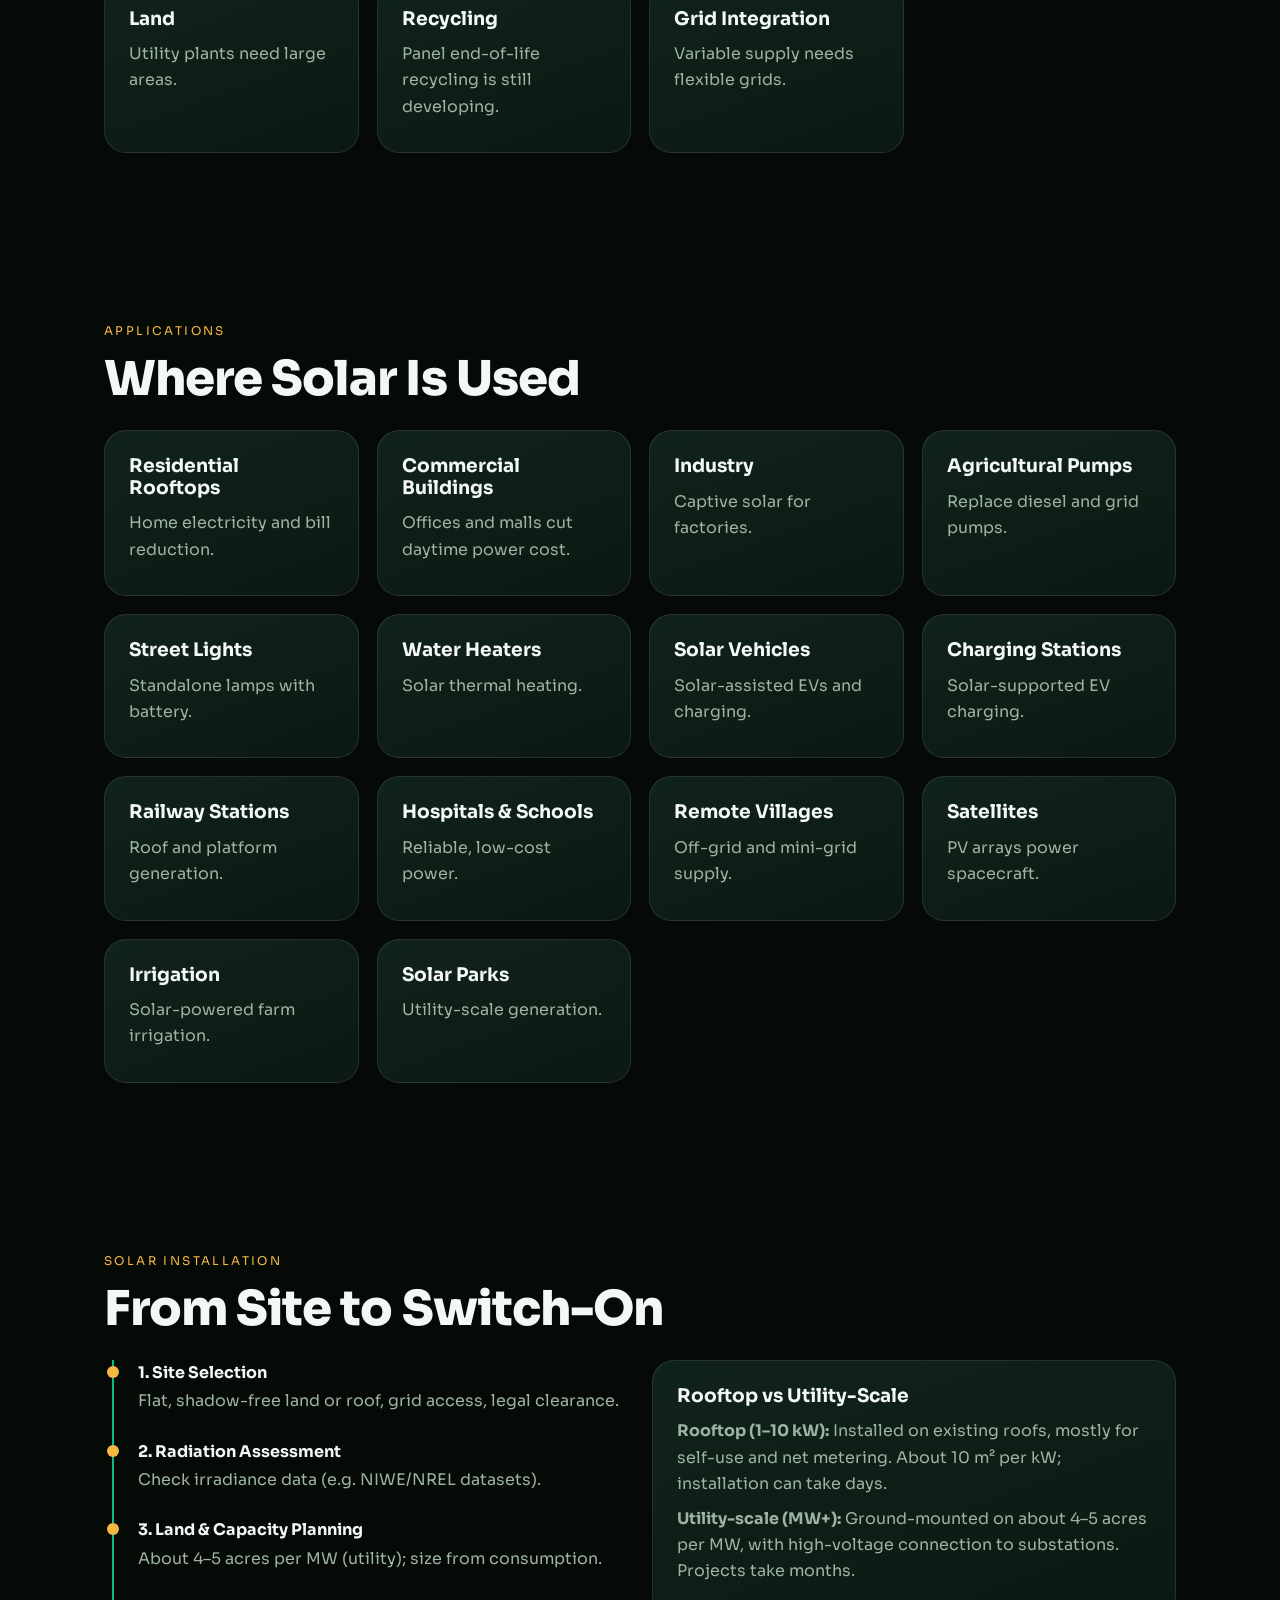
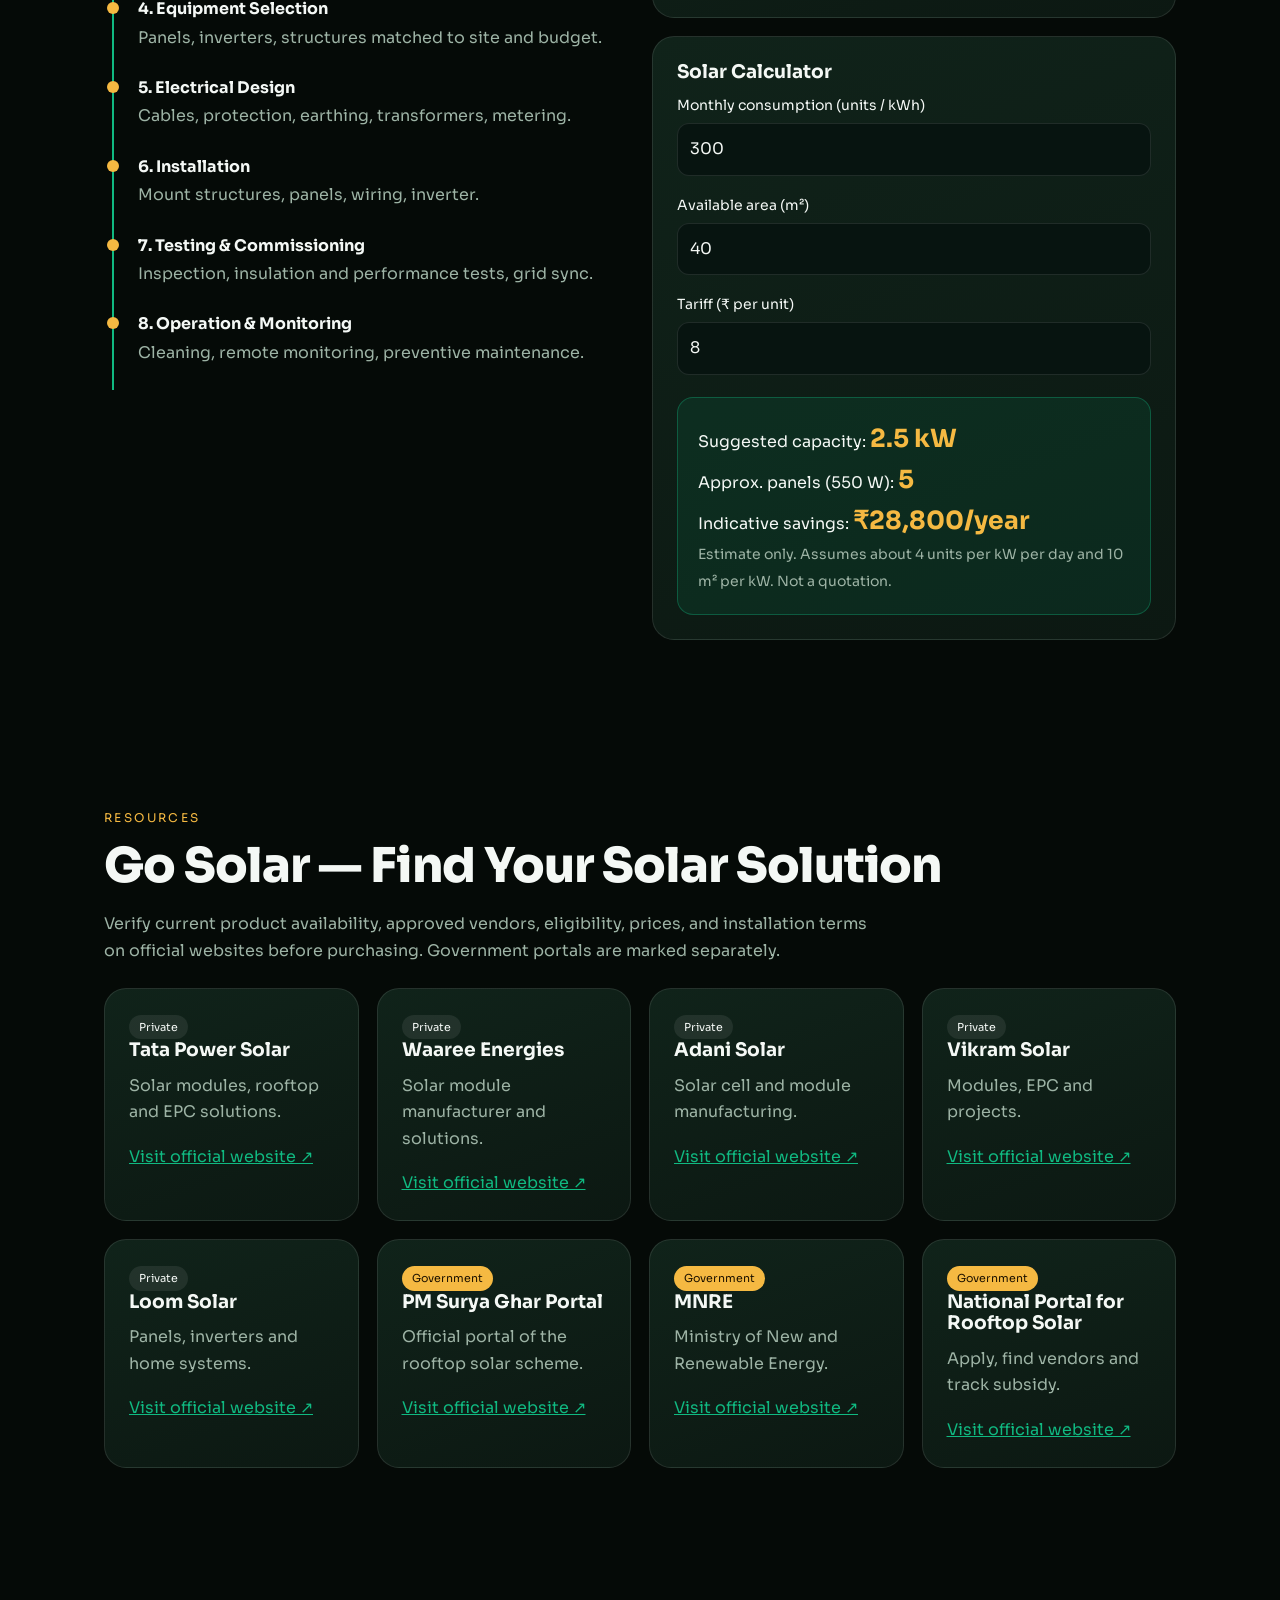
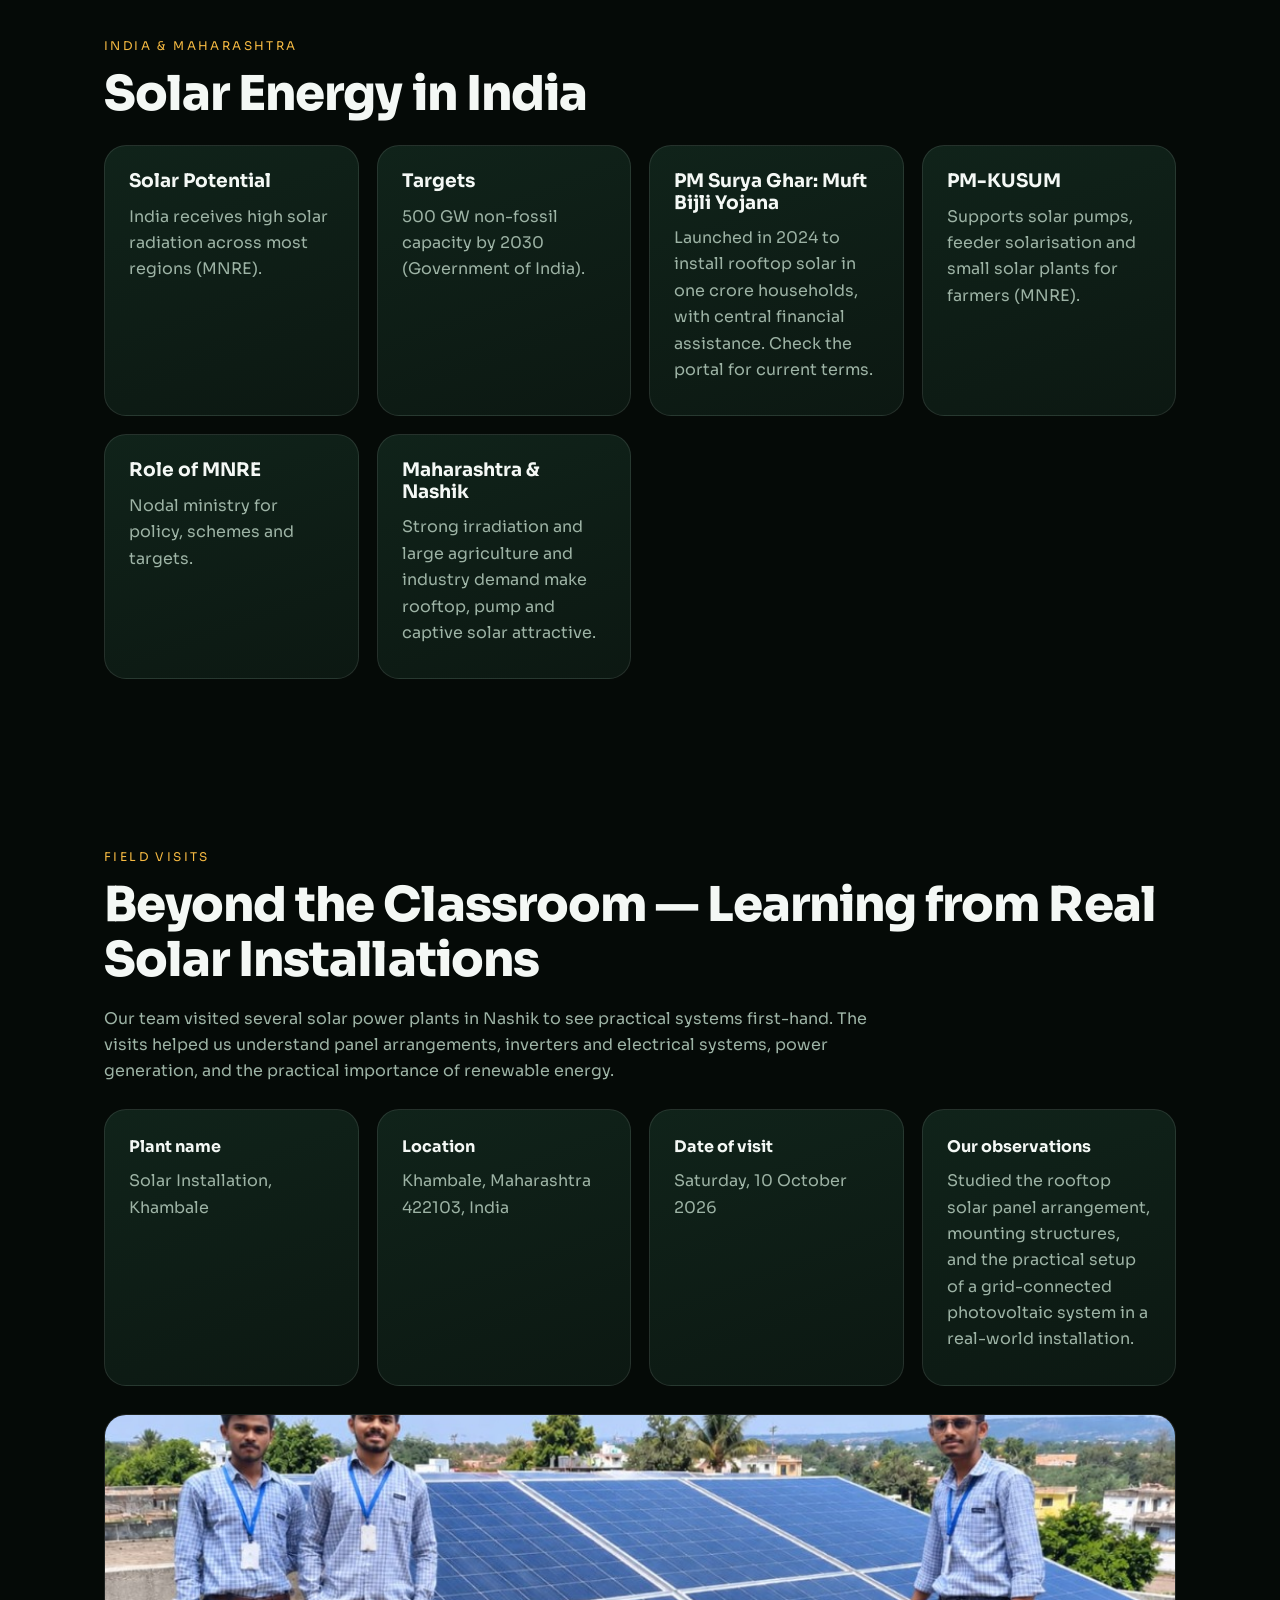
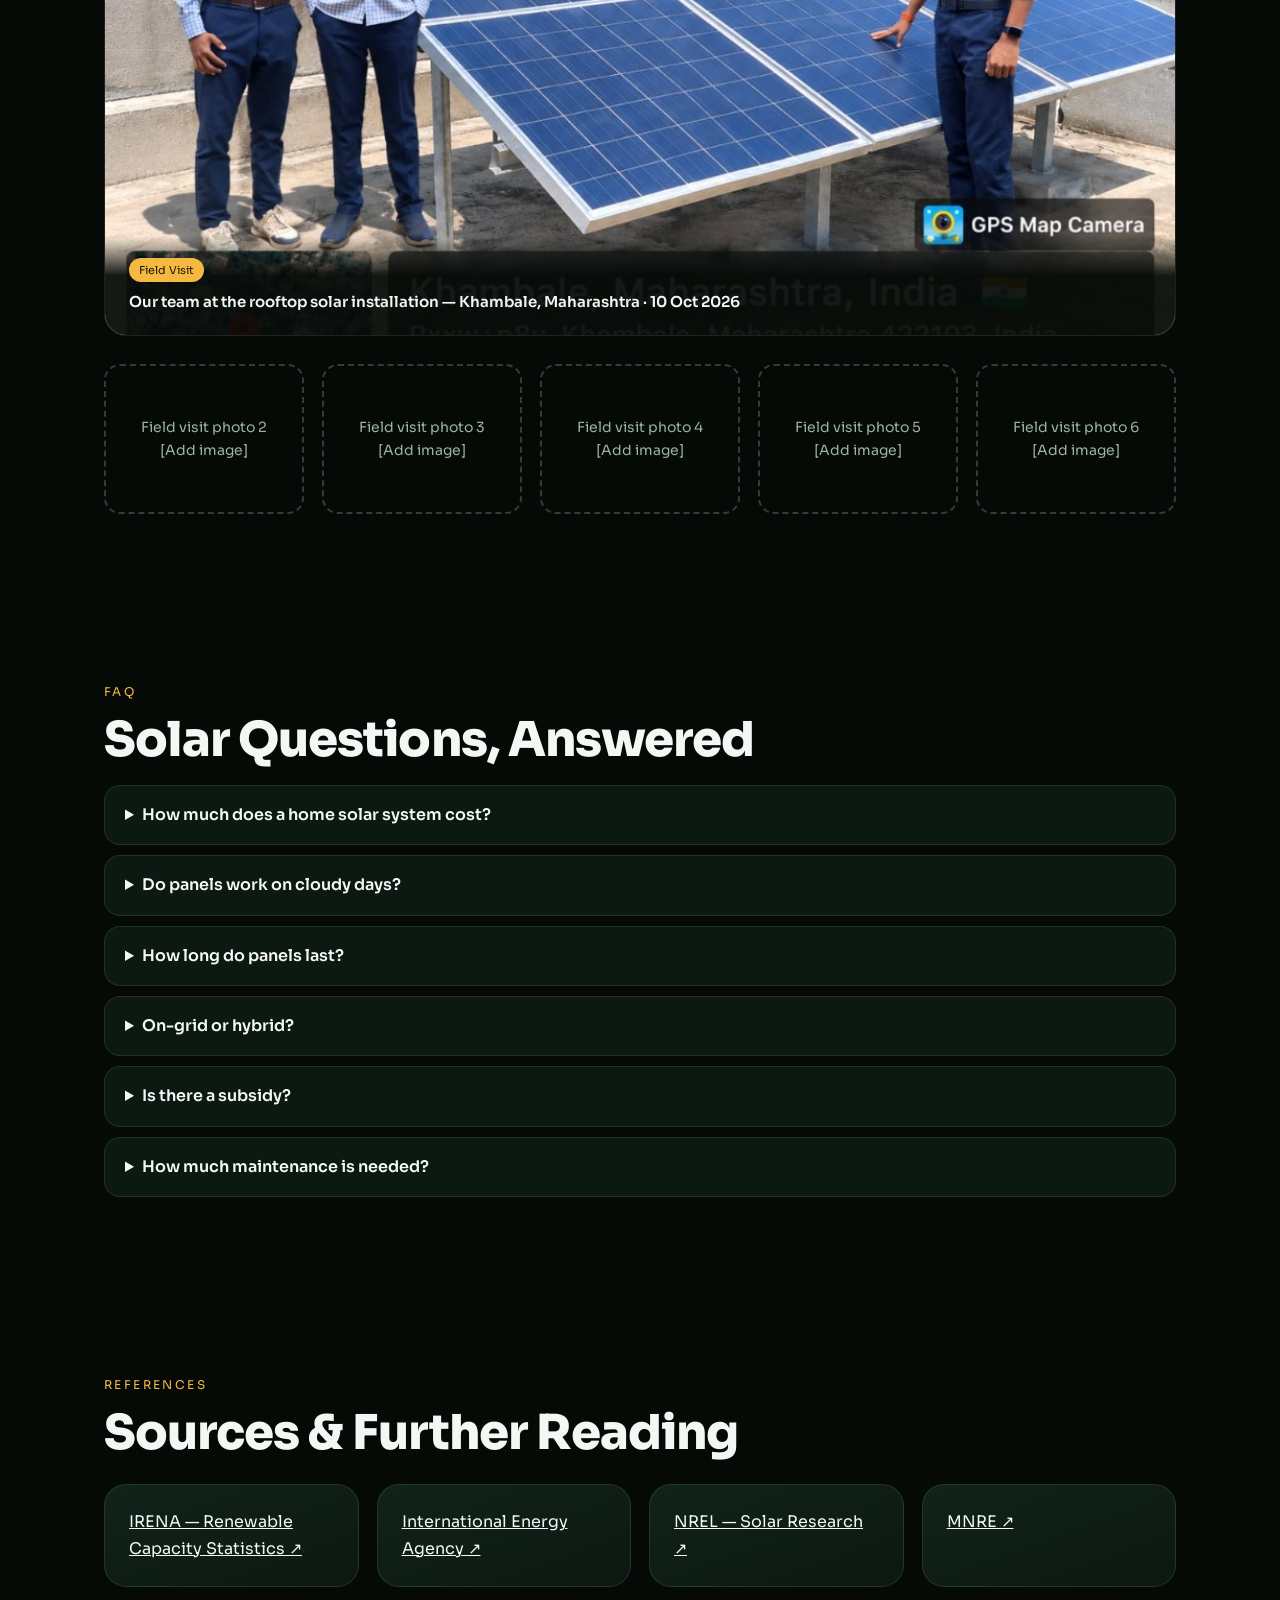
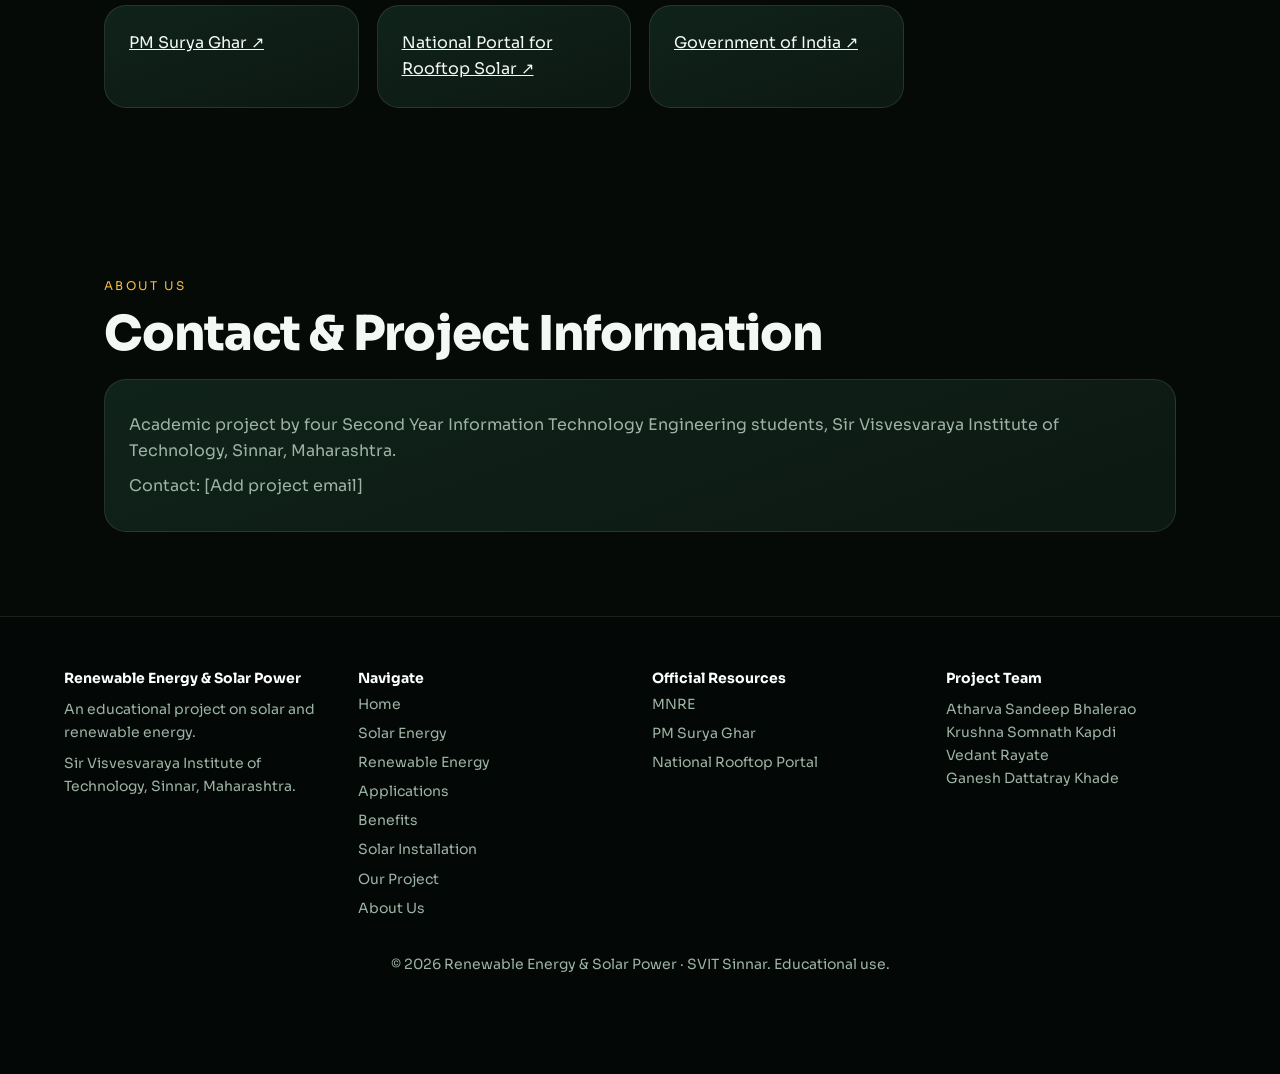
==== commit 88ab4ae8: "Revert "Remove placeholder photo grid from Field Visits section" This reverts commit edc823b7d3da58d" ====
--- a/index.html
+++ b/index.html
@@ -234,6 +234,7 @@
                     <p>Our team at the rooftop solar installation — Khambale, Maharashtra · 10 Oct 2026</p>
                 </div>
             </div>
+            <div class="card-grid photo-grid" id="visitGallery"></div>
         </section>
 
         <!-- Frequently asked questions -->
